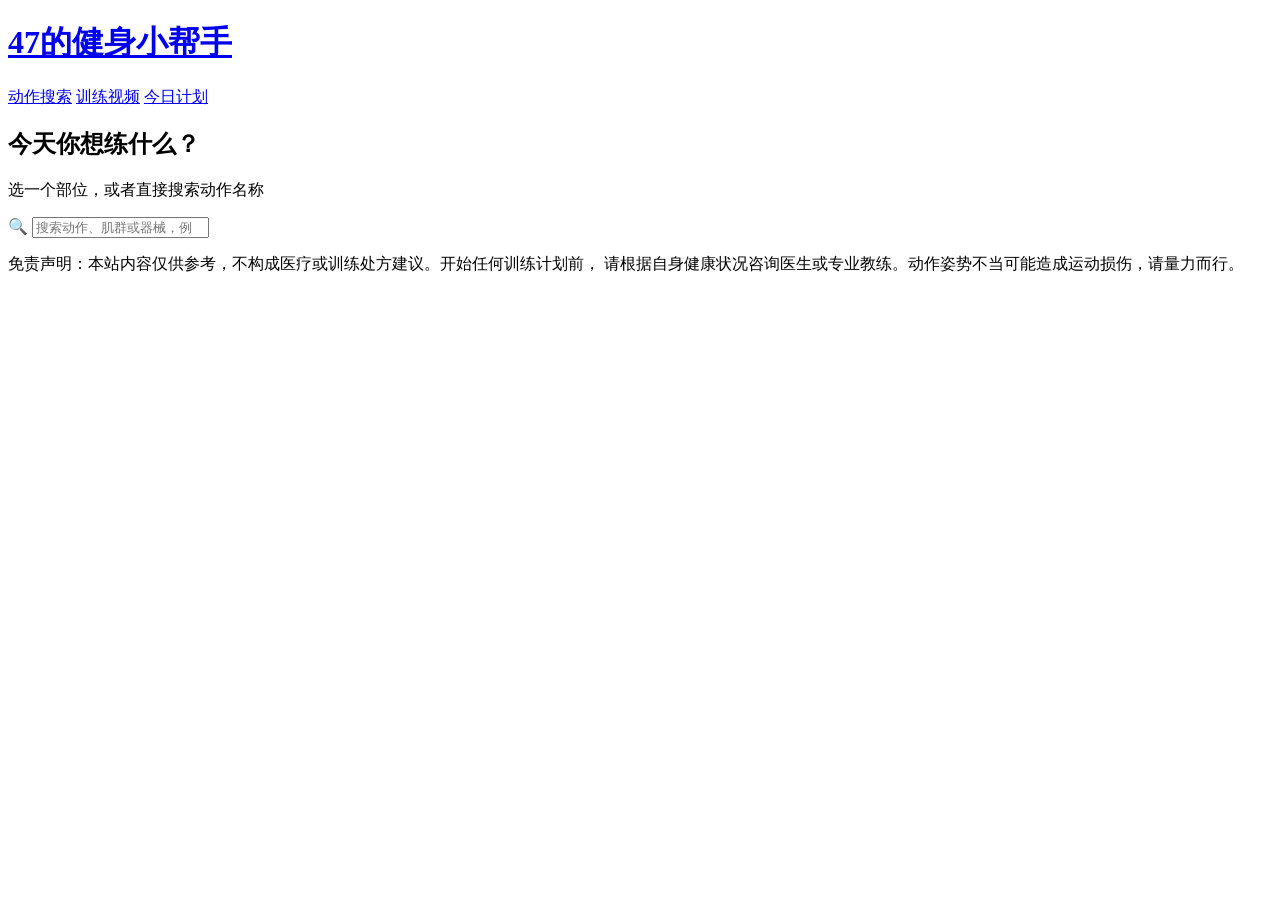
==== index.html @ 998730c6 "first upload" ====
<!DOCTYPE html>
<html lang="zh-CN">
<head>
<meta charset="UTF-8">
<meta name="viewport" content="width=device-width, initial-scale=1">
<title>47的健身小帮手 · 今天你想练什么？</title>
<meta name="description" content="选择要练的部位，或直接搜索健身动作，查看标准步骤、常见错误和注意事项。">
<link rel="stylesheet" href="assets/style.css">
</head>
<body>

<header class="site-header">
  <div class="wrap header-row">
    <h1><a href="index.html"><span class="brand-mark">47</span><span class="brand-text">的健身小帮手</span></a></h1>
    <nav class="site-nav">
      <a href="index.html" class="active">动作搜索</a>
      <a href="videos.html">训练视频</a>
      <a href="plan.html">今日计划</a>
    </nav>
  </div>
</header>

<main class="wrap">

  <section class="hero">
    <h1 class="hero-title">今天你想练什么？</h1>
    <p class="hero-sub">选一个部位，或者直接搜索动作名称</p>

    <form class="hero-search" action="search.html" method="get" autocomplete="off">
      <div class="search-input-wrap">
        <span class="icon">🔍</span>
        <input id="q" name="q" type="search"
               placeholder="搜索动作、肌群或器械，例如：哑铃 背">
      </div>
      <div class="suggest" id="suggest" hidden></div>
    </form>
  </section>

  <section class="big-grid" id="big-grid"></section>

  <nav class="more-links" id="more-links"></nav>

</main>

<footer class="site-footer">
  <div class="wrap">
    <p>
      免责声明：本站内容仅供参考，不构成医疗或训练处方建议。开始任何训练计划前，
      请根据自身健康状况咨询医生或专业教练。动作姿势不当可能造成运动损伤，请量力而行。
    </p>
  </div>
</footer>

<script src="data/exercises.js"></script>
<script src="assets/search-core.js"></script>
<script src="assets/home.js"></script>
</body>
</html>
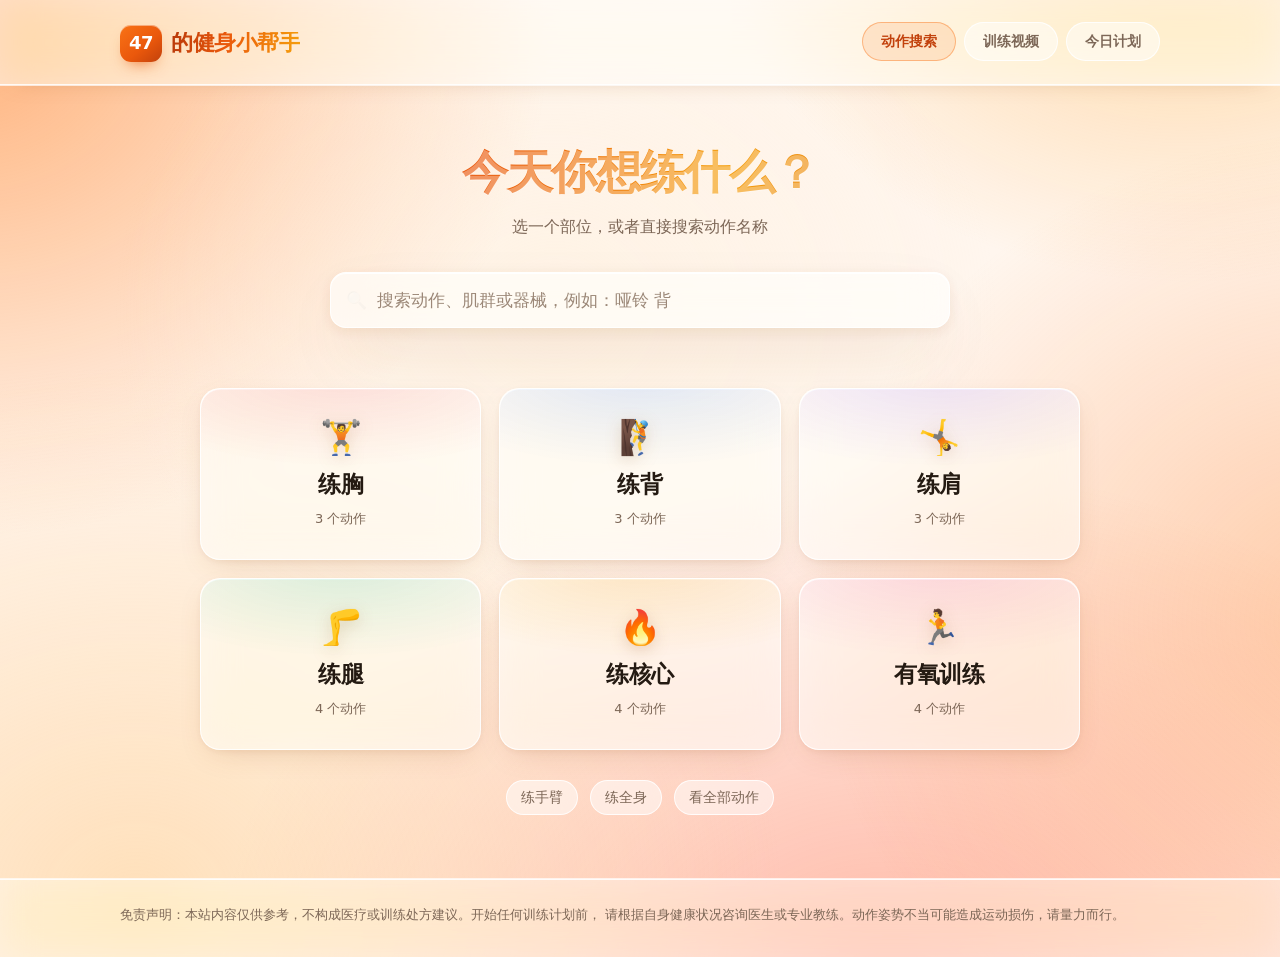
==== commit 86d840d7: "Add files via upload" ====
--- a/index.html
+++ b/index.html
@@ -5,7 +5,7 @@
 <meta name="viewport" content="width=device-width, initial-scale=1">
 <title>47的健身小帮手 · 今天你想练什么？</title>
 <meta name="description" content="选择要练的部位，或直接搜索健身动作，查看标准步骤、常见错误和注意事项。">
-<link rel="stylesheet" href="assets/style.css">
+<link rel="stylesheet" href="style.css">
 </head>
 <body>
 
@@ -51,8 +51,8 @@
   </div>
 </footer>
 
-<script src="data/exercises.js"></script>
-<script src="assets/search-core.js"></script>
-<script src="assets/home.js"></script>
+<script src="exercises.js"></script>
+<script src="search-core.js"></script>
+<script src="home.js"></script>
 </body>
 </html>
--- a/style.css
+++ b/style.css
@@ -0,0 +1,2285 @@
+/* ==========================================================================
+   样式表 —— 橙色流动玻璃风格
+   一般不需要改动。想换主色，只改 :root 里的 --brand 和 body::before 的颜色。
+   ========================================================================== */
+
+:root {
+  --text: #241a12;
+  --muted: #7d6757;
+  --muted-soft: #9c8878;
+  --hair: rgba(160, 110, 60, .16);
+
+  --glass:        rgba(255, 255, 255, .55);
+  --glass-strong: rgba(255, 255, 255, .74);
+  --glass-border: rgba(255, 255, 255, .85);
+  --blur: 18px;
+
+  --brand: #ea580c;
+  --brand-dark: #c2410c;
+  --brand-soft: rgba(249, 115, 22, .14);
+  --brand-line: rgba(249, 115, 22, .42);
+
+  --warn-bg: rgba(255, 237, 213, .55);
+  --warn-line: rgba(249, 115, 22, .34);
+  --warn-text: #9a3412;
+
+  --radius: 16px;
+  --shadow: 0 10px 30px -12px rgba(154, 86, 26, .26), 0 2px 6px rgba(154, 86, 26, .06);
+  --shadow-lg: 0 28px 64px -22px rgba(154, 86, 26, .38), 0 4px 14px rgba(154, 86, 26, .10);
+}
+
+* { box-sizing: border-box; }
+
+/* hidden 属性必须能压过后面的 display 规则，否则隐藏不了 */
+[hidden] { display: none !important; }
+
+html {
+  background: #fff6ee;
+  -webkit-text-size-adjust: 100%;
+}
+
+body {
+  margin: 0;
+  min-height: 100vh;
+  background: transparent;
+  color: var(--text);
+  font-family: system-ui, -apple-system, "Segoe UI", "PingFang SC",
+               "Hiragino Sans GB", "Microsoft YaHei", sans-serif;
+  font-size: 16px;
+  line-height: 1.65;
+  -webkit-font-smoothing: antialiased;
+}
+
+/* --------------------------------------------------------------------------
+   流动橙色背景：两层巨大的模糊光斑，用超长周期缓慢漂移
+   -------------------------------------------------------------------------- */
+
+body::before,
+body::after {
+  content: "";
+  position: fixed;
+  top: -32vmax;
+  right: -32vmax;
+  bottom: -32vmax;
+  left: -32vmax;
+  z-index: -1;
+  pointer-events: none;
+  will-change: transform;
+  transform: translateZ(0);
+}
+
+body::before {
+  background:
+    radial-gradient(42% 44% at 18% 26%, rgba(255, 132, 45, .58), transparent 66%),
+    radial-gradient(36% 38% at 76% 16%, rgba(255, 176, 72, .52), transparent 64%),
+    radial-gradient(48% 46% at 62% 82%, rgba(255, 92, 60, .42), transparent 68%);
+  animation: flow-a 28s ease-in-out infinite alternate;
+}
+
+body::after {
+  background:
+    radial-gradient(44% 44% at 26% 76%, rgba(255, 208, 150, .58), transparent 70%),
+    radial-gradient(38% 42% at 84% 60%, rgba(255, 146, 76, .44), transparent 68%),
+    radial-gradient(30% 32% at 46% 42%, rgba(255, 240, 220, .52), transparent 70%);
+  animation: flow-b 37s ease-in-out infinite alternate;
+}
+
+@keyframes flow-a {
+  0%   { transform: translate3d(-3%, -2%, 0) rotate(0deg)   scale(1); }
+  35%  { transform: translate3d(4%, 3%, 0)   rotate(11deg)  scale(1.10); }
+  70%  { transform: translate3d(-2%, 5%, 0)  rotate(-6deg)  scale(1.05); }
+  100% { transform: translate3d(5%, -3%, 0)  rotate(14deg)  scale(1.14); }
+}
+
+@keyframes flow-b {
+  0%   { transform: translate3d(3%, 2%, 0)   rotate(0deg)   scale(1.06); }
+  40%  { transform: translate3d(-5%, -3%, 0) rotate(-12deg) scale(1); }
+  75%  { transform: translate3d(3%, -5%, 0)  rotate(8deg)   scale(1.12); }
+  100% { transform: translate3d(-4%, 4%, 0)  rotate(-4deg)  scale(1.04); }
+}
+
+@media (prefers-reduced-motion: reduce) {
+  body::before,
+  body::after { animation: none; }
+}
+
+.wrap {
+  max-width: 1080px;
+  margin: 0 auto;
+  padding: 0 20px;
+}
+
+/* --------------------------------------------------------------------------
+   玻璃质感基础
+   -------------------------------------------------------------------------- */
+
+.glass,
+.site-header,
+.site-footer,
+.filters,
+.card,
+.panel,
+.suggest,
+#q,
+.big-card,
+.hero-search #q {
+  background: var(--glass);
+  -webkit-backdrop-filter: blur(var(--blur)) saturate(180%);
+  backdrop-filter: blur(var(--blur)) saturate(180%);
+  border: 1px solid var(--glass-border);
+  box-shadow: var(--shadow), inset 0 1px 0 rgba(255, 255, 255, .9);
+}
+
+/* 不支持毛玻璃的浏览器：提高不透明度，保证可读 */
+@supports not ((backdrop-filter: blur(1px)) or (-webkit-backdrop-filter: blur(1px))) {
+  .glass, .site-header, .site-footer, .filters, .card, .panel,
+  .suggest, #q, .big-card {
+    background: rgba(255, 255, 255, .88);
+  }
+}
+
+/* ---------- 顶部 ---------- */
+
+.site-header {
+  position: sticky;
+  top: 0;
+  z-index: 20;
+  padding: 22px 0;
+  border-left: none;
+  border-right: none;
+  border-top: none;
+  border-radius: 0;
+  background: rgba(255, 255, 255, .52);
+  box-shadow: 0 1px 0 rgba(255, 255, 255, .7), 0 8px 24px -18px rgba(154, 86, 26, .5);
+}
+
+/* ---------- 左上角品牌 ---------- */
+
+.site-header h1 {
+  margin: 0;
+  line-height: 1;
+}
+
+.site-header h1 a {
+  display: inline-flex;
+  align-items: center;
+  gap: 9px;
+  text-decoration: none;
+  color: inherit;
+}
+
+/* 「47」数字徽章 */
+.brand-mark {
+  display: inline-flex;
+  align-items: center;
+  justify-content: center;
+  min-width: 37px;
+  height: 37px;
+  padding: 0 9px;
+  font-family: "SF Pro Display", -apple-system, "Segoe UI", system-ui, sans-serif;
+  font-size: 18px;
+  font-weight: 900;
+  font-variant-numeric: tabular-nums;
+  letter-spacing: -.03em;
+  color: #fff;
+  background: linear-gradient(140deg, #f97316, #ea580c 58%, #c2410c);
+  border-radius: 11px;
+  box-shadow: 0 8px 16px -8px rgba(234, 88, 12, .85),
+              inset 0 1px 0 rgba(255, 255, 255, .45);
+}
+
+/* 中文品牌名 */
+.brand-text {
+  font-family: "PingFang SC", "HarmonyOS Sans SC", "Source Han Sans SC",
+               "Noto Sans SC", "Hiragino Sans GB", "Microsoft YaHei",
+               system-ui, sans-serif;
+  font-size: 22px;
+  font-weight: 800;
+  letter-spacing: -.02em;
+  color: var(--brand-dark);
+}
+
+@supports ((-webkit-background-clip: text) or (background-clip: text)) {
+  .brand-text {
+    background: linear-gradient(100deg, #b8390a, #ea580c 42%, #f59e0b 100%);
+    -webkit-background-clip: text;
+    background-clip: text;
+    -webkit-text-fill-color: transparent;
+  }
+}
+
+.header-row {
+  display: flex;
+  align-items: center;
+  justify-content: space-between;
+  gap: 16px;
+}
+
+.header-back {
+  font-size: 14px;
+  color: var(--muted);
+  text-decoration: none;
+  white-space: nowrap;
+  padding: 5px 12px;
+  border-radius: 999px;
+  background: rgba(255, 255, 255, .55);
+  border: 1px solid var(--glass-border);
+}
+
+.header-back:hover { color: var(--brand-dark); }
+
+.tagline {
+  margin: 6px 0 0;
+  color: var(--muted);
+  font-size: 14px;
+}
+
+/* ---------- 首页 hero ---------- */
+
+.hero {
+  padding: 60px 0 8px;
+  text-align: center;
+}
+
+.hero-title {
+  margin: 0;
+  font-size: 46px;
+  line-height: 1.2;
+  letter-spacing: -.035em;
+  font-weight: 800;
+  background: linear-gradient(102deg, #b8390a 0%, #ea580c 34%, #f59e0b 58%, #d1450b 100%);
+  -webkit-background-clip: text;
+  background-clip: text;
+  -webkit-text-fill-color: transparent;
+  text-shadow: 0 1px 0 rgba(255, 255, 255, .35);
+}
+
+.hero-sub {
+  margin: 14px 0 0;
+  font-size: 16px;
+  color: var(--muted);
+}
+
+.hero-search {
+  position: relative;
+  max-width: 620px;
+  margin: 32px auto 0;
+}
+
+/* ---------- 搜索框 ---------- */
+
+.search-area { margin: 24px 0 0; }
+
+.search-input-wrap { position: relative; }
+
+.search-input-wrap .icon {
+  position: absolute;
+  left: 16px;
+  top: 50%;
+  transform: translateY(-50%);
+  font-size: 17px;
+  pointer-events: none;
+  opacity: .75;
+}
+
+#q {
+  width: 100%;
+  padding: 15px 18px 15px 44px;
+  font-size: 16px;
+  font-family: inherit;
+  color: var(--text);
+  border-radius: var(--radius);
+  outline: none;
+  transition: border-color .18s, box-shadow .18s, background .18s;
+}
+
+.hero-search #q {
+  padding: 17px 20px 17px 46px;
+  font-size: 17px;
+  background: rgba(255, 255, 255, .68);
+  box-shadow: var(--shadow-lg), inset 0 1px 0 rgba(255, 255, 255, .95);
+}
+
+#q::placeholder { color: var(--muted-soft); }
+
+#q:focus {
+  background: rgba(255, 255, 255, .82);
+  border-color: var(--brand-line);
+  box-shadow: 0 0 0 4px var(--brand-soft), var(--shadow-lg);
+}
+
+#q::-webkit-search-cancel-button { cursor: pointer; }
+
+/* ---------- 搜索建议下拉 ---------- */
+
+.suggest {
+  position: absolute;
+  top: calc(100% + 8px);
+  left: 0;
+  right: 0;
+  z-index: 30;
+  padding: 6px;
+  border-radius: var(--radius);
+  background: rgba(255, 255, 255, .82);
+  box-shadow: var(--shadow-lg);
+  text-align: left;
+  max-height: 60vh;
+  overflow-y: auto;
+}
+
+.suggest-item {
+  display: flex;
+  align-items: baseline;
+  justify-content: space-between;
+  gap: 12px;
+  padding: 10px 14px;
+  border-radius: 10px;
+  text-decoration: none;
+  color: inherit;
+}
+
+.suggest-item:hover,
+.suggest-item.active { background: var(--brand-soft); }
+
+.suggest-name { font-size: 15px; font-weight: 600; }
+
+.suggest-meta {
+  font-size: 12.5px;
+  color: var(--muted);
+  white-space: nowrap;
+}
+
+.suggest-all {
+  display: block;
+  margin-top: 4px;
+  padding: 10px 14px;
+  border-top: 1px solid var(--hair);
+  font-size: 13.5px;
+  color: var(--brand-dark);
+  font-weight: 600;
+  text-decoration: none;
+}
+
+.suggest-all:hover { text-decoration: underline; }
+
+.suggest-empty {
+  padding: 16px 14px;
+  font-size: 14px;
+  color: var(--muted);
+}
+
+/* ---------- 首页大卡片：白色玻璃 ---------- */
+
+.big-grid {
+  display: grid;
+  grid-template-columns: repeat(3, 1fr);
+  gap: 18px;
+  max-width: 880px;
+  margin: 52px auto 0;
+}
+
+.big-card {
+  position: relative;
+  display: flex;
+  flex-direction: column;
+  align-items: center;
+  justify-content: center;
+  gap: 4px;
+  min-height: 172px;
+  padding: 22px 16px;
+  border-radius: 20px;
+  background: rgba(255, 255, 255, .58);
+  text-decoration: none;
+  color: var(--text);
+  text-align: center;
+  overflow: hidden;
+  transition: transform .22s cubic-bezier(.2, .7, .3, 1), box-shadow .22s, background .22s;
+}
+
+/* 每个分类的色相，只用作一层很淡的顶光，卡片本身仍是白玻璃 */
+.big-card::before {
+  content: "";
+  position: absolute;
+  inset: 0;
+  border-radius: inherit;
+  background: radial-gradient(120% 78% at 50% -10%, var(--tone-soft), transparent 72%);
+  pointer-events: none;
+}
+
+.big-card::after {
+  content: "";
+  position: absolute;
+  left: 50%;
+  bottom: -46%;
+  width: 78%;
+  height: 60%;
+  transform: translateX(-50%);
+  border-radius: 50%;
+  background: radial-gradient(closest-side, var(--tone-glow), transparent 72%);
+  opacity: 0;
+  transition: opacity .28s;
+  pointer-events: none;
+}
+
+.big-card > * { position: relative; z-index: 1; }
+
+.big-card:hover {
+  transform: translateY(-5px);
+  background: rgba(255, 255, 255, .72);
+  box-shadow: var(--shadow-lg), inset 0 1px 0 rgba(255, 255, 255, .95);
+}
+
+.big-card:hover::after { opacity: 1; }
+
+.big-card:active { transform: translateY(-2px); }
+
+.big-emoji {
+  font-size: 34px;
+  line-height: 1.1;
+  margin-bottom: 6px;
+  filter: drop-shadow(0 4px 8px rgba(154, 86, 26, .22));
+}
+
+.big-label {
+  font-size: 23px;
+  font-weight: 700;
+  letter-spacing: -.02em;
+}
+
+.big-count {
+  font-size: 13px;
+  color: var(--muted);
+}
+
+/* 分类色相 —— 只影响很淡的一层光晕 */
+.tone-0 { --tone-soft: rgba(239, 68, 68, .16);  --tone-glow: rgba(239, 68, 68, .22); }
+.tone-1 { --tone-soft: rgba(59, 130, 246, .16); --tone-glow: rgba(59, 130, 246, .22); }
+.tone-2 { --tone-soft: rgba(139, 92, 246, .16); --tone-glow: rgba(139, 92, 246, .22); }
+.tone-3 { --tone-soft: rgba(16, 185, 129, .16); --tone-glow: rgba(16, 185, 129, .22); }
+.tone-4 { --tone-soft: rgba(245, 158, 11, .20); --tone-glow: rgba(245, 158, 11, .26); }
+.tone-5 { --tone-soft: rgba(236, 72, 153, .16); --tone-glow: rgba(236, 72, 153, .22); }
+.tone-6 { --tone-soft: rgba(99, 102, 241, .16); --tone-glow: rgba(99, 102, 241, .22); }
+.tone-7 { --tone-soft: rgba(14, 165, 233, .16); --tone-glow: rgba(14, 165, 233, .22); }
+
+/* ---------- 次要入口 ---------- */
+
+.more-links {
+  display: flex;
+  flex-wrap: wrap;
+  align-items: center;
+  justify-content: center;
+  gap: 12px;
+  margin: 30px 0 64px;
+  font-size: 14px;
+}
+
+.more-links a {
+  color: var(--muted);
+  text-decoration: none;
+  padding: 5px 14px;
+  border-radius: 999px;
+  background: rgba(255, 255, 255, .5);
+  border: 1px solid var(--glass-border);
+  -webkit-backdrop-filter: blur(10px);
+  backdrop-filter: blur(10px);
+}
+
+.more-links a:hover { color: var(--brand-dark); background: rgba(255, 255, 255, .72); }
+
+.more-links .sep { display: none; }
+
+/* ---------- 快捷标签 ---------- */
+
+.quick {
+  display: flex;
+  flex-wrap: wrap;
+  align-items: center;
+  gap: 8px;
+  margin: 14px 0 0;
+  font-size: 13px;
+  color: var(--muted);
+}
+
+/* ---------- 筛选器 ---------- */
+
+.filters {
+  margin: 22px 0 0;
+  border-radius: var(--radius);
+  padding: 6px 18px;
+}
+
+.filter-row {
+  display: flex;
+  align-items: flex-start;
+  gap: 14px;
+  padding: 12px 0;
+  border-bottom: 1px solid var(--hair);
+}
+
+.filter-row:last-child { border-bottom: none; }
+
+.filter-label {
+  flex: 0 0 52px;
+  padding-top: 4px;
+  font-size: 13px;
+  font-weight: 700;
+  color: var(--muted);
+}
+
+.chips {
+  display: flex;
+  flex-wrap: wrap;
+  gap: 8px;
+  flex: 1;
+}
+
+.chip {
+  padding: 4px 13px;
+  font-size: 13.5px;
+  font-family: inherit;
+  color: var(--text);
+  background: rgba(255, 255, 255, .55);
+  border: 1px solid var(--glass-border);
+  border-radius: 999px;
+  cursor: pointer;
+  transition: background .15s, color .15s, border-color .15s, transform .15s;
+  white-space: nowrap;
+}
+
+.chip:hover {
+  background: rgba(255, 255, 255, .82);
+  transform: translateY(-1px);
+}
+
+.chip.active {
+  background: var(--brand-soft);
+  border-color: var(--brand-line);
+  color: var(--brand-dark);
+  font-weight: 700;
+}
+
+/* ---------- 结果区 ---------- */
+
+.result-bar {
+  display: flex;
+  flex-wrap: wrap;
+  align-items: center;
+  justify-content: space-between;
+  gap: 10px;
+  margin: 26px 0 14px;
+}
+
+.result-count {
+  margin: 0;
+  font-size: 14px;
+  color: var(--muted);
+}
+
+.result-count strong { color: var(--brand-dark); }
+
+.reset {
+  padding: 5px 14px;
+  font-size: 13.5px;
+  font-family: inherit;
+  color: var(--muted);
+  background: rgba(255, 255, 255, .55);
+  border: 1px solid var(--glass-border);
+  border-radius: 999px;
+  cursor: pointer;
+}
+
+.reset:hover { color: var(--brand-dark); background: rgba(255, 255, 255, .82); }
+
+.grid {
+  display: grid;
+  grid-template-columns: repeat(auto-fill, minmax(268px, 1fr));
+  gap: 14px;
+  padding-bottom: 40px;
+}
+
+.card {
+  display: block;
+  padding: 18px;
+  border-radius: var(--radius);
+  text-decoration: none;
+  color: inherit;
+  transition: transform .2s cubic-bezier(.2, .7, .3, 1), box-shadow .2s, background .2s;
+}
+
+.card:hover {
+  transform: translateY(-4px);
+  background: rgba(255, 255, 255, .74);
+  box-shadow: var(--shadow-lg), inset 0 1px 0 rgba(255, 255, 255, .95);
+}
+
+.card h3 {
+  margin: 0 0 10px;
+  font-size: 17px;
+  letter-spacing: -.01em;
+}
+
+.card .meta {
+  display: flex;
+  flex-wrap: wrap;
+  gap: 6px;
+  margin-bottom: 10px;
+}
+
+.tag {
+  padding: 2px 9px;
+  font-size: 12px;
+  color: var(--muted);
+  background: rgba(255, 255, 255, .6);
+  border: 1px solid var(--hair);
+  border-radius: 999px;
+}
+
+.tag.primary {
+  color: var(--brand-dark);
+  background: var(--brand-soft);
+  border-color: var(--brand-line);
+  font-weight: 700;
+}
+
+.card .preview {
+  margin: 0;
+  font-size: 13.5px;
+  color: var(--muted);
+  display: -webkit-box;
+  -webkit-line-clamp: 2;
+  -webkit-box-orient: vertical;
+  overflow: hidden;
+}
+
+.empty {
+  padding: 48px 20px 60px;
+  text-align: center;
+  color: var(--muted);
+}
+
+.empty strong {
+  display: block;
+  margin-bottom: 6px;
+  color: var(--text);
+  font-size: 17px;
+}
+
+/* ---------- 详情页 ---------- */
+
+.detail { padding-bottom: 60px; }
+
+.back {
+  display: inline-block;
+  margin: 22px 0 0;
+  padding: 5px 14px;
+  font-size: 14px;
+  color: var(--muted);
+  text-decoration: none;
+  border-radius: 999px;
+  background: rgba(255, 255, 255, .55);
+  border: 1px solid var(--glass-border);
+}
+
+.back:hover { color: var(--brand-dark); background: rgba(255, 255, 255, .82); }
+
+.detail h2 {
+  margin: 18px 0 12px;
+  font-size: 30px;
+  letter-spacing: -.025em;
+}
+
+.detail .meta {
+  display: flex;
+  flex-wrap: wrap;
+  gap: 8px;
+  margin-bottom: 8px;
+}
+
+.aliases {
+  margin: 0 0 22px;
+  font-size: 13.5px;
+  color: var(--muted);
+}
+
+.panel {
+  margin-bottom: 18px;
+  padding: 20px 22px;
+  border-radius: var(--radius);
+}
+
+.panel h3 {
+  margin: 0 0 12px;
+  font-size: 15px;
+  color: var(--muted);
+  font-weight: 700;
+  letter-spacing: .02em;
+}
+
+.panel ol,
+.panel ul { margin: 0; padding-left: 22px; }
+
+.panel li { margin-bottom: 7px; }
+.panel li:last-child { margin-bottom: 0; }
+
+.panel.warn {
+  background: var(--warn-bg);
+  border-color: var(--warn-line);
+  box-shadow: var(--shadow), inset 0 1px 0 rgba(255, 255, 255, .7);
+}
+
+.panel.warn h3 { color: var(--warn-text); }
+.panel.warn p { margin: 0; color: var(--warn-text); }
+
+.video-link {
+  display: inline-block;
+  padding: 11px 20px;
+  font-size: 14.5px;
+  font-weight: 700;
+  color: #fff;
+  background: linear-gradient(100deg, #ea580c, #f59e0b);
+  border-radius: 11px;
+  text-decoration: none;
+  box-shadow: 0 10px 22px -10px rgba(234, 88, 12, .8);
+  transition: transform .18s, box-shadow .18s;
+}
+
+.video-link:hover {
+  transform: translateY(-2px);
+  box-shadow: 0 14px 28px -10px rgba(234, 88, 12, .9);
+}
+
+/* ---------- 页脚 ---------- */
+
+.site-footer {
+  margin-top: 20px;
+  padding: 24px 0 32px;
+  border-left: none;
+  border-right: none;
+  border-bottom: none;
+  border-radius: 0;
+  background: rgba(255, 255, 255, .42);
+  box-shadow: 0 -1px 0 rgba(255, 255, 255, .7);
+}
+
+.site-footer p {
+  margin: 0;
+  font-size: 12.5px;
+  color: var(--muted);
+  line-height: 1.7;
+}
+
+/* ---------- 顶部导航 ---------- */
+
+.site-nav {
+  display: flex;
+  gap: 8px;
+}
+
+.site-nav a {
+  padding: 7px 18px;
+  font-size: 14px;
+  font-weight: 600;
+  color: var(--muted);
+  text-decoration: none;
+  border-radius: 999px;
+  background: rgba(255, 255, 255, .48);
+  border: 1px solid var(--glass-border);
+  transition: background .18s, color .18s, border-color .18s, transform .18s;
+}
+
+.site-nav a:hover {
+  background: rgba(255, 255, 255, .78);
+  color: var(--brand-dark);
+  transform: translateY(-1px);
+}
+
+.site-nav a.active {
+  background: var(--brand-soft);
+  border-color: var(--brand-line);
+  color: var(--brand-dark);
+}
+
+/* ---------- 视频页：封面选择条 ---------- */
+
+.picker { margin: 34px 0 0; }
+
+.picker-head {
+  display: flex;
+  align-items: flex-end;
+  justify-content: space-between;
+  gap: 16px;
+  margin-bottom: 18px;
+}
+
+.picker-title {
+  margin: 0;
+  font-size: 26px;
+  letter-spacing: -.025em;
+}
+
+.picker-sub {
+  margin: 4px 0 0;
+  font-size: 14px;
+  color: var(--muted);
+}
+
+.picker-nav { display: flex; gap: 8px; flex: 0 0 auto; align-items: center; }
+
+.add-video {
+  display: inline-flex;
+  align-items: center;
+  height: 38px;
+  padding: 0 16px;
+  font-size: 13.5px;
+  font-weight: 700;
+  color: var(--brand-dark);
+  background: var(--brand-soft);
+  border: 1px solid var(--brand-line);
+  border-radius: 999px;
+  text-decoration: none;
+  white-space: nowrap;
+  transition: background .16s, transform .16s;
+}
+
+.add-video:hover { background: rgba(249, 115, 22, .22); transform: translateY(-1px); }
+
+.picker-nav button {
+  width: 38px;
+  height: 38px;
+  font-size: 20px;
+  line-height: 1;
+  font-family: inherit;
+  color: var(--text);
+  background: rgba(255, 255, 255, .6);
+  border: 1px solid var(--glass-border);
+  border-radius: 50%;
+  cursor: pointer;
+  -webkit-backdrop-filter: blur(10px);
+  backdrop-filter: blur(10px);
+  transition: background .18s, transform .18s;
+}
+
+.picker-nav button:hover { background: rgba(255, 255, 255, .9); transform: translateY(-1px); }
+.picker-nav button:active { transform: translateY(0); }
+
+.cover-strip {
+  display: grid;
+  grid-auto-flow: column;
+  grid-auto-columns: 268px;
+  gap: 16px;
+  overflow-x: auto;
+  padding: 6px 4px 20px;
+  scroll-snap-type: x mandatory;
+  scrollbar-width: thin;
+  scrollbar-color: rgba(180, 120, 70, .35) transparent;
+}
+
+.cover-strip::-webkit-scrollbar { height: 8px; }
+.cover-strip::-webkit-scrollbar-track { background: transparent; }
+
+.cover-strip::-webkit-scrollbar-thumb {
+  background: rgba(180, 120, 70, .32);
+  border-radius: 999px;
+}
+
+.cover-strip:focus-visible {
+  outline: 2px solid var(--brand-line);
+  outline-offset: 4px;
+  border-radius: 18px;
+}
+
+.cover {
+  scroll-snap-align: start;
+  display: block;
+  width: 100%;
+  padding: 0;
+  font-family: inherit;
+  text-align: left;
+  color: inherit;
+  background: rgba(255, 255, 255, .55);
+  border: 1px solid var(--glass-border);
+  border-radius: 18px;
+  overflow: hidden;
+  cursor: pointer;
+  box-shadow: var(--shadow);
+  -webkit-backdrop-filter: blur(var(--blur)) saturate(180%);
+  backdrop-filter: blur(var(--blur)) saturate(180%);
+  transition: transform .2s cubic-bezier(.2, .7, .3, 1), box-shadow .2s, background .2s, border-color .2s;
+}
+
+.cover:hover {
+  transform: translateY(-4px);
+  background: rgba(255, 255, 255, .74);
+  box-shadow: var(--shadow-lg);
+}
+
+.cover.active {
+  border-color: var(--brand-line);
+  background: rgba(255, 255, 255, .8);
+  box-shadow: 0 0 0 3px var(--brand-soft), var(--shadow-lg);
+}
+
+.cover-media {
+  position: relative;
+  display: flex;
+  align-items: center;
+  justify-content: center;
+  aspect-ratio: 16 / 9;
+  background: radial-gradient(120% 120% at 50% 0%, var(--tone-soft), rgba(255, 255, 255, .35));
+}
+
+.cover-media.has-img,
+.stage-cover.has-img {
+  background-image: var(--cover-img);
+  background-size: cover;
+  background-position: center;
+}
+
+.cover-media.has-img .cover-emoji { display: none; }
+
+.cover-emoji {
+  font-size: 40px;
+  filter: drop-shadow(0 6px 12px rgba(154, 86, 26, .25));
+}
+
+.cover-dur {
+  position: absolute;
+  right: 10px;
+  bottom: 10px;
+  padding: 2px 8px;
+  font-size: 12px;
+  color: #fff;
+  background: rgba(40, 22, 10, .6);
+  border-radius: 999px;
+  -webkit-backdrop-filter: blur(6px);
+  backdrop-filter: blur(6px);
+}
+
+.cover-body { display: block; padding: 13px 15px 15px; }
+
+.cover-athlete {
+  display: block;
+  font-size: 15px;
+  font-weight: 700;
+  letter-spacing: -.01em;
+}
+
+.cover-title {
+  display: block;
+  margin-top: 3px;
+  font-size: 13px;
+  color: var(--muted);
+}
+
+/* ---------- 视频页：预览区 ---------- */
+
+.stage { margin: 14px 0 60px; }
+
+.stage-inner {
+  display: grid;
+  grid-template-columns: 1.55fr 1fr;
+  gap: 20px;
+  padding: 20px;
+  border-radius: 20px;
+  background: var(--glass);
+  border: 1px solid var(--glass-border);
+  box-shadow: var(--shadow-lg), inset 0 1px 0 rgba(255, 255, 255, .9);
+  -webkit-backdrop-filter: blur(var(--blur)) saturate(180%);
+  backdrop-filter: blur(var(--blur)) saturate(180%);
+}
+
+.stage-media {
+  position: relative;
+  aspect-ratio: 16 / 9;
+  border-radius: 14px;
+  overflow: hidden;
+  background: radial-gradient(120% 120% at 50% 0%, var(--tone-soft), rgba(255, 255, 255, .4));
+}
+
+/* 抖音等竖屏视频：换成 9:16 并收窄 */
+.stage-inner.vertical { grid-template-columns: 340px minmax(0, 1fr); }
+
+.stage-inner.vertical .stage-media { aspect-ratio: 9 / 16; }
+
+.stage-iframe {
+  display: block;
+  width: 100%;
+  height: 100%;
+  border: 0;
+}
+
+.stage-cover {
+  display: flex;
+  flex-direction: column;
+  align-items: center;
+  justify-content: center;
+  gap: 14px;
+  height: 100%;
+  padding: 24px;
+  text-align: center;
+}
+
+.stage-emoji {
+  font-size: 58px;
+  filter: drop-shadow(0 8px 16px rgba(154, 86, 26, .25));
+}
+
+.stage-hint {
+  font-size: 13px;
+  color: var(--muted);
+  background: rgba(255, 255, 255, .72);
+  border: 1px solid var(--glass-border);
+  padding: 6px 14px;
+  border-radius: 999px;
+}
+
+.stage-info {
+  display: flex;
+  flex-direction: column;
+  align-items: flex-start;
+}
+
+.stage-sport {
+  font-size: 12px;
+  font-weight: 700;
+  letter-spacing: .04em;
+  color: var(--brand-dark);
+  background: var(--brand-soft);
+  border: 1px solid var(--brand-line);
+  padding: 2px 10px;
+  border-radius: 999px;
+}
+
+.stage-info h2 {
+  margin: 12px 0 6px;
+  font-size: 24px;
+  line-height: 1.3;
+  letter-spacing: -.025em;
+}
+
+.stage-athlete {
+  margin: 0;
+  font-size: 15px;
+  font-weight: 700;
+  color: var(--brand-dark);
+}
+
+.stage-note {
+  margin: 12px 0 0;
+  font-size: 14px;
+  color: var(--muted);
+}
+
+.stage-tags {
+  display: flex;
+  flex-wrap: wrap;
+  gap: 6px;
+  margin-top: 16px;
+}
+
+.stage-info .video-link { margin-top: auto; }
+
+/* ==========================================================================
+   今日训练计划页
+   ========================================================================== */
+
+.plan-head {
+  display: flex;
+  align-items: flex-end;
+  justify-content: space-between;
+  gap: 16px;
+  flex-wrap: wrap;
+  margin: 0 0 0;
+}
+
+.plan-title {
+  margin: 0;
+  font-size: 26px;
+  letter-spacing: -.025em;
+}
+
+.plan-sub {
+  margin: 4px 0 0;
+  font-size: 14px;
+  color: var(--muted);
+}
+
+.plan-warn {
+  margin: 8px 0 0;
+  padding: 8px 12px;
+  font-size: 12.5px;
+  color: var(--warn-text);
+  background: var(--warn-bg);
+  border: 1px solid var(--warn-line);
+  border-radius: 10px;
+}
+
+/* 进度条 */
+.plan-progress {
+  height: 6px;
+  margin: 18px 0 22px;
+  border-radius: 999px;
+  background: rgba(255, 255, 255, .55);
+  border: 1px solid var(--glass-border);
+  overflow: hidden;
+}
+
+.plan-progress-bar {
+  height: 100%;
+  width: 0;
+  border-radius: 999px;
+  background: linear-gradient(90deg, #ea580c, #f59e0b);
+  transition: width .5s cubic-bezier(.2, .7, .3, 1);
+}
+
+/* 卡片列表 */
+.plan-list {
+  display: grid;
+  gap: 14px;
+  padding-bottom: 8px;
+}
+
+.plan-card {
+  position: relative;
+  padding: 16px 18px;
+  border-radius: 18px;
+  background: var(--glass);
+  border: 1px solid var(--glass-border);
+  box-shadow: var(--shadow), inset 0 1px 0 rgba(255, 255, 255, .9);
+  -webkit-backdrop-filter: blur(var(--blur)) saturate(180%);
+  backdrop-filter: blur(var(--blur)) saturate(180%);
+  transition: box-shadow .25s, background .25s;
+}
+
+.plan-card.empty {
+  background: rgba(255, 255, 255, .34);
+  border-style: dashed;
+  border-color: rgba(200, 140, 90, .45);
+  box-shadow: none;
+}
+
+.plan-card.complete { background: rgba(255, 255, 255, .78); }
+
+.plan-card.picking {
+  box-shadow: 0 0 0 3px var(--brand-soft), var(--shadow-lg);
+}
+
+.plan-card.just-filled {
+  box-shadow: 0 0 0 3px var(--brand-soft), var(--shadow-lg);
+  animation: card-fill .6s cubic-bezier(.2, .8, .3, 1);
+}
+
+@keyframes card-fill {
+  0%   { transform: scale(.985); }
+  55%  { transform: scale(1.008); }
+  100% { transform: scale(1); }
+}
+
+.plan-card-head {
+  display: flex;
+  align-items: center;
+  justify-content: space-between;
+  margin-bottom: 10px;
+}
+
+.plan-num {
+  font-size: 12px;
+  font-weight: 800;
+  letter-spacing: .08em;
+  color: var(--muted-soft);
+  font-variant-numeric: tabular-nums;
+}
+
+.plan-remove {
+  width: 26px;
+  height: 26px;
+  padding: 0;
+  font-size: 12px;
+  line-height: 1;
+  font-family: inherit;
+  color: var(--muted);
+  background: rgba(255, 255, 255, .6);
+  border: 1px solid var(--glass-border);
+  border-radius: 50%;
+  cursor: pointer;
+  transition: background .15s, color .15s, transform .15s;
+}
+
+.plan-remove:hover {
+  color: #b91c1c;
+  background: rgba(255, 255, 255, .95);
+  transform: scale(1.08);
+}
+
+/* 空卡片 */
+.plan-empty {
+  display: flex;
+  flex-direction: column;
+  align-items: center;
+  gap: 2px;
+  width: 100%;
+  padding: 18px 0 16px;
+  font-family: inherit;
+  color: var(--muted);
+  background: transparent;
+  border: none;
+  border-radius: 12px;
+  cursor: pointer;
+  transition: background .18s;
+}
+
+.plan-empty:hover { background: rgba(255, 255, 255, .45); }
+
+.plan-empty-icon {
+  font-size: 24px;
+  line-height: 1;
+  color: var(--brand);
+}
+
+.plan-empty-text {
+  font-size: 15px;
+  font-weight: 700;
+  color: var(--text);
+}
+
+.plan-empty-hint {
+  font-size: 12.5px;
+  color: var(--muted-soft);
+}
+
+/* 已填入的卡片 */
+.plan-body { display: block; }
+
+.plan-name {
+  display: inline-block;
+  font-size: 18px;
+  font-weight: 700;
+  letter-spacing: -.01em;
+  color: inherit;
+  text-decoration: none;
+}
+
+.plan-name:hover { color: var(--brand-dark); }
+
+.plan-tags {
+  display: flex;
+  flex-wrap: wrap;
+  gap: 6px;
+  margin-top: 8px;
+}
+
+/* 组数 */
+.sets-block {
+  margin-top: 14px;
+  padding-top: 14px;
+  border-top: 1px solid var(--hair);
+}
+
+.sets-top {
+  display: flex;
+  align-items: center;
+  justify-content: space-between;
+  margin-bottom: 10px;
+}
+
+.sets-label {
+  font-size: 12.5px;
+  font-weight: 700;
+  color: var(--muted);
+}
+
+.sets-count {
+  font-size: 13.5px;
+  font-weight: 800;
+  color: var(--brand-dark);
+  font-variant-numeric: tabular-nums;
+}
+
+.sets-bottom {
+  display: flex;
+  align-items: center;
+  justify-content: space-between;
+  gap: 12px;
+}
+
+.set-dots {
+  display: flex;
+  gap: 8px;
+  flex-wrap: wrap;
+}
+
+.set-dot {
+  width: 32px;
+  height: 32px;
+  padding: 0;
+  border-radius: 50%;
+  background: rgba(255, 255, 255, .72);
+  border: 1.5px solid rgba(200, 140, 90, .35);
+  cursor: pointer;
+  transition: background .22s, border-color .22s, transform .14s, box-shadow .22s;
+}
+
+.set-dot:hover {
+  transform: translateY(-2px);
+  border-color: var(--brand-line);
+}
+
+.set-dot:active { transform: translateY(0) scale(.94); }
+
+.set-dot.done {
+  background: linear-gradient(140deg, #ea580c, #f59e0b);
+  border-color: transparent;
+  box-shadow: 0 6px 14px -6px rgba(234, 88, 12, .75);
+}
+
+.set-dot.pop { animation: dot-pop .34s cubic-bezier(.3, 1.4, .5, 1); }
+
+@keyframes dot-pop {
+  0%   { transform: scale(1); }
+  45%  { transform: scale(1.32); }
+  100% { transform: scale(1); }
+}
+
+@media (prefers-reduced-motion: reduce) {
+  .set-dot.pop, .plan-card.just-filled { animation: none; }
+}
+
+/* 组数加减 */
+.sets-stepper {
+  display: flex;
+  align-items: center;
+  gap: 2px;
+  padding: 3px;
+  border-radius: 999px;
+  background: rgba(255, 255, 255, .6);
+  border: 1px solid var(--glass-border);
+  flex: 0 0 auto;
+}
+
+.sets-stepper button {
+  width: 26px;
+  height: 26px;
+  padding: 0;
+  font-size: 14px;
+  line-height: 1;
+  font-family: inherit;
+  color: var(--text);
+  background: transparent;
+  border: none;
+  border-radius: 50%;
+  cursor: pointer;
+  transition: background .15s, color .15s;
+}
+
+.sets-stepper button:hover {
+  background: var(--brand-soft);
+  color: var(--brand-dark);
+}
+
+.sets-stepper span {
+  min-width: 20px;
+  text-align: center;
+  font-size: 13px;
+  font-weight: 800;
+  font-variant-numeric: tabular-nums;
+}
+
+/* 底部按钮 */
+.plan-foot {
+  display: flex;
+  flex-wrap: wrap;
+  gap: 12px;
+  margin: 18px 0 60px;
+}
+
+.add-card {
+  flex: 1 1 220px;
+  padding: 14px;
+  font-family: inherit;
+  font-size: 15px;
+  font-weight: 700;
+  color: var(--brand-dark);
+  background: rgba(255, 255, 255, .45);
+  border: 1.5px dashed var(--brand-line);
+  border-radius: 16px;
+  cursor: pointer;
+  transition: background .18s, transform .18s;
+}
+
+.add-card:hover {
+  background: rgba(255, 255, 255, .78);
+  transform: translateY(-2px);
+}
+
+/* ---------- 选择动作面板（三种形态共用） ---------- */
+
+.overlay {
+  position: fixed;
+  inset: 0;
+  z-index: 60;
+  display: flex;
+  align-items: flex-start;
+  justify-content: center;
+  padding: 11vh 20px 20px;
+  background: rgba(90, 50, 20, .28);
+  -webkit-backdrop-filter: blur(6px);
+  backdrop-filter: blur(6px);
+  animation: fade-in .18s ease-out;
+}
+
+@keyframes fade-in { from { opacity: 0; } to { opacity: 1; } }
+
+.picker-panel {
+  width: 100%;
+  max-width: 560px;
+  border-radius: 18px;
+  background: rgba(255, 255, 255, .9);
+  border: 1px solid var(--glass-border);
+  box-shadow: var(--shadow-lg);
+  -webkit-backdrop-filter: blur(22px) saturate(180%);
+  backdrop-filter: blur(22px) saturate(180%);
+  overflow: hidden;
+  animation: pop-in .22s cubic-bezier(.2, .9, .3, 1);
+}
+
+@keyframes pop-in {
+  from { opacity: 0; transform: translateY(-10px) scale(.98); }
+  to   { opacity: 1; transform: none; }
+}
+
+.picker-panel-head {
+  display: flex;
+  align-items: center;
+  gap: 10px;
+  padding: 14px 14px 10px;
+  border-bottom: 1px solid var(--hair);
+}
+
+#pick-q {
+  flex: 1;
+  padding: 11px 14px;
+  font-size: 15px;
+  font-family: inherit;
+  color: var(--text);
+  background: rgba(255, 255, 255, .75);
+  border: 1px solid var(--glass-border);
+  border-radius: 12px;
+  outline: none;
+}
+
+#pick-q:focus {
+  border-color: var(--brand-line);
+  box-shadow: 0 0 0 3px var(--brand-soft);
+}
+
+#pick-close {
+  width: 32px;
+  height: 32px;
+  padding: 0;
+  font-size: 13px;
+  line-height: 1;
+  font-family: inherit;
+  color: var(--muted);
+  background: rgba(255, 255, 255, .6);
+  border: 1px solid var(--glass-border);
+  border-radius: 50%;
+  cursor: pointer;
+  flex: 0 0 auto;
+}
+
+#pick-close:hover { color: var(--brand-dark); background: #fff; }
+
+.pick-quick {
+  display: flex;
+  flex-wrap: wrap;
+  align-items: center;
+  gap: 8px;
+  padding: 12px 14px 0;
+}
+
+.pick-quick:empty { display: none; }
+
+.pick-quick-label {
+  font-size: 12.5px;
+  color: var(--muted);
+}
+
+/* 面板里的范围提示行 */
+.pick-range {
+  display: flex;
+  align-items: center;
+  gap: 10px;
+  padding: 9px 16px;
+  font-size: 12.5px;
+  background: rgba(255, 255, 255, .55);
+  border-bottom: 1px solid var(--hair);
+}
+
+.pick-range-text {
+  font-weight: 700;
+  color: var(--brand-dark);
+}
+
+.pick-range-toggle {
+  padding: 3px 10px;
+  font-size: 12px;
+  font-family: inherit;
+  color: var(--muted);
+  background: rgba(255, 255, 255, .8);
+  border: 1px solid var(--glass-border);
+  border-radius: 999px;
+  cursor: pointer;
+  transition: color .15s, background .15s;
+}
+
+.pick-range-toggle:hover { color: var(--brand-dark); background: #fff; }
+
+.pick-range-count {
+  margin-left: auto;
+  color: var(--muted-soft);
+  font-variant-numeric: tabular-nums;
+}
+
+.pick-list {
+  max-height: 46vh;
+  overflow-y: auto;
+  padding: 8px;
+}
+
+.pick-item {
+  display: flex;
+  align-items: baseline;
+  justify-content: space-between;
+  gap: 12px;
+  width: 100%;
+  padding: 10px 14px;
+  font-family: inherit;
+  text-align: left;
+  color: inherit;
+  background: transparent;
+  border: none;
+  border-radius: 10px;
+  cursor: pointer;
+}
+
+.pick-item:hover,
+.pick-item.active { background: var(--brand-soft); }
+
+.pick-name { font-size: 15px; font-weight: 600; }
+
+.pick-meta {
+  font-size: 12.5px;
+  color: var(--muted);
+  white-space: nowrap;
+}
+
+.pick-empty {
+  padding: 22px 14px;
+  text-align: center;
+  font-size: 14px;
+  color: var(--muted);
+}
+
+/* ---------- 布局：左卡片 + 右计划 ---------- */
+
+.plan-layout {
+  display: grid;
+  grid-template-columns: 300px minmax(0, 1fr);
+  gap: 22px;
+  align-items: start;
+  margin: 34px 0 0;
+}
+
+.plan-side { position: sticky; top: 92px; }
+
+/* 今天练什么 */
+.focus-card {
+  padding: 20px 18px;
+  border-radius: 18px;
+  background: var(--glass);
+  border: 1px solid var(--glass-border);
+  box-shadow: var(--shadow), inset 0 1px 0 rgba(255, 255, 255, .9);
+  -webkit-backdrop-filter: blur(var(--blur)) saturate(180%);
+  backdrop-filter: blur(var(--blur)) saturate(180%);
+}
+
+.focus-title {
+  margin: 0;
+  font-size: 19px;
+  letter-spacing: -.02em;
+}
+
+.focus-sub {
+  margin: 6px 0 14px;
+  font-size: 12.5px;
+  line-height: 1.55;
+  color: var(--muted);
+}
+
+.focus-list { display: grid; gap: 4px; }
+
+.focus-row {
+  display: flex;
+  align-items: center;
+  gap: 10px;
+  width: 100%;
+  padding: 9px 11px;
+  font-family: inherit;
+  font-size: 15px;
+  text-align: left;
+  color: var(--text);
+  background: transparent;
+  border: 1px solid transparent;
+  border-radius: 12px;
+  cursor: pointer;
+  transition: background .16s, border-color .16s, transform .16s;
+}
+
+.focus-row:hover {
+  background: rgba(255, 255, 255, .62);
+  transform: translateX(2px);
+}
+
+.focus-row.active {
+  background: var(--brand-soft);
+  border-color: var(--brand-line);
+  color: var(--brand-dark);
+  font-weight: 700;
+}
+
+.focus-row.all {
+  margin-top: 6px;
+  border-top: 1px solid var(--hair);
+  border-radius: 0 0 12px 12px;
+  padding-top: 13px;
+  color: var(--muted);
+}
+
+.focus-row.all.active { border-top-color: var(--brand-line); color: var(--brand-dark); }
+
+.focus-emoji { font-size: 17px; line-height: 1; flex: 0 0 auto; }
+
+.focus-label { flex: 1; }
+
+.focus-count {
+  font-size: 12px;
+  color: var(--muted-soft);
+  font-variant-numeric: tabular-nums;
+  flex: 0 0 auto;
+}
+
+.focus-row.active .focus-count { color: var(--brand-dark); }
+
+.focus-note {
+  margin: 14px 0 0;
+  padding: 9px 11px;
+  font-size: 12.5px;
+  line-height: 1.55;
+  color: var(--muted);
+  background: rgba(255, 255, 255, .5);
+  border-radius: 11px;
+}
+
+.focus-note.on {
+  color: var(--brand-dark);
+  background: var(--brand-soft);
+}
+
+/* ---------- 计划卡片区 ---------- */
+
+.plan-main { min-width: 0; }
+
+/* ---------- 完成动作的烟花 ---------- */
+
+.fx-layer {
+  position: fixed;
+  inset: 0;
+  z-index: 90;
+  pointer-events: none;
+}
+
+/* 圆形粒子 */
+.fx-particle {
+  position: fixed;
+  display: block;
+  border-radius: 50%;
+  pointer-events: none;
+  will-change: transform, opacity;
+  animation: fx-burst 900ms cubic-bezier(.12, .72, .3, 1) forwards;
+}
+
+@keyframes fx-burst {
+  0% {
+    transform: translate(-50%, -50%) translate(0, 0) scale(1);
+    opacity: 1;
+  }
+  55% { opacity: 1; }
+  100% {
+    transform: translate(-50%, -50%)
+               translate(var(--tx), calc(var(--ty) + 38px))
+               scale(.3);
+    opacity: 0;
+  }
+}
+
+/* 长条彩带 */
+.fx-ribbon {
+  position: fixed;
+  display: block;
+  border-radius: 2px;
+  pointer-events: none;
+  will-change: transform, opacity;
+  animation: fx-ribbon 1020ms cubic-bezier(.12, .72, .3, 1) forwards;
+}
+
+@keyframes fx-ribbon {
+  0% {
+    transform: translate(-50%, -50%) rotate(0deg) translate(0, 0) scale(1);
+    opacity: 1;
+  }
+  55% { opacity: 1; }
+  100% {
+    transform: translate(-50%, -50%) rotate(var(--rot))
+               translate(var(--tx), calc(var(--ty) + 52px))
+               scale(.45);
+    opacity: 0;
+  }
+}
+
+/* 爆点柔光 */
+.fx-flash {
+  position: fixed;
+  display: block;
+  width: 12px;
+  height: 12px;
+  border-radius: 50%;
+  pointer-events: none;
+  background: radial-gradient(circle, rgba(255, 226, 183, .95), rgba(255, 170, 80, 0) 68%);
+  animation: fx-flash 660ms ease-out forwards;
+}
+
+.fx-flash.big {
+  width: 20px;
+  height: 20px;
+  animation-duration: 840ms;
+}
+
+@keyframes fx-flash {
+  0%   { transform: translate(-50%, -50%) scale(1); opacity: .95; }
+  100% { transform: translate(-50%, -50%) scale(var(--fs, 20)); opacity: 0; }
+}
+
+.fx-flash.big { --fs: 34; }
+
+/* 扩散光环 */
+.fx-ring {
+  position: fixed;
+  display: block;
+  width: 20px;
+  height: 20px;
+  border-radius: 50%;
+  border: 2px solid rgba(234, 88, 12, .8);
+  pointer-events: none;
+  animation: fx-ring 600ms cubic-bezier(.2, .7, .3, 1) forwards;
+}
+
+.fx-ring.big {
+  border-width: 3px;
+  animation-duration: 760ms;
+}
+
+@keyframes fx-ring {
+  0%   { transform: translate(-50%, -50%) scale(.4); opacity: .9; }
+  100% { transform: translate(-50%, -50%) scale(var(--rs, 3.6)); opacity: 0; }
+}
+
+.fx-ring.big { --rs: 6.5; }
+
+/* 从顶部撒落的彩带 */
+.fx-confetti {
+  position: fixed;
+  top: -26px;
+  display: block;
+  border-radius: 2px;
+  pointer-events: none;
+  will-change: transform;
+  animation-name: fx-fall;
+  animation-timing-function: cubic-bezier(.35, .1, .6, 1);
+  animation-fill-mode: forwards;
+}
+
+@keyframes fx-fall {
+  0%   { transform: translate(0, 0) rotate(0deg); opacity: 1; }
+  100% { transform: translate(var(--drift), 110vh) rotate(var(--rot)); opacity: .85; }
+}
+
+/* 全部完成的横幅 */
+.fx-banner {
+  position: fixed;
+  left: 50%;
+  top: 24%;
+  transform: translate(-50%, -50%);
+  padding: 26px 46px;
+  border-radius: 22px;
+  text-align: center;
+  background: rgba(255, 255, 255, .9);
+  border: 1px solid var(--glass-border);
+  box-shadow: var(--shadow-lg);
+  -webkit-backdrop-filter: blur(22px) saturate(180%);
+  backdrop-filter: blur(22px) saturate(180%);
+  pointer-events: none;
+  animation: fx-banner 3.5s cubic-bezier(.2, .9, .3, 1) forwards;
+}
+
+.fx-banner-title {
+  font-size: 27px;
+  font-weight: 800;
+  letter-spacing: -.02em;
+  background: linear-gradient(100deg, #ea580c, #f59e0b 55%, #ea580c);
+  -webkit-background-clip: text;
+  background-clip: text;
+  -webkit-text-fill-color: transparent;
+}
+
+.fx-banner-sub {
+  margin-top: 8px;
+  font-size: 14px;
+  color: var(--muted);
+}
+
+@keyframes fx-banner {
+  0%   { opacity: 0; transform: translate(-50%, -50%) scale(.82); }
+  10%  { opacity: 1; transform: translate(-50%, -50%) scale(1.06); }
+  17%  { transform: translate(-50%, -50%) scale(1); }
+  82%  { opacity: 1; transform: translate(-50%, -50%) scale(1); }
+  100% { opacity: 0; transform: translate(-50%, -50%) scale(.95); }
+}
+
+/* 卡片做满时的回弹 */
+.plan-card.just-complete {
+  animation: card-complete .55s cubic-bezier(.2, .8, .3, 1);
+}
+
+@keyframes card-complete {
+  0%   { transform: scale(1); }
+  40%  { transform: scale(1.014); }
+  100% { transform: scale(1); }
+}
+
+@media (prefers-reduced-motion: reduce) {
+  .fx-particle, .fx-ribbon, .fx-ring, .fx-flash, .fx-confetti { display: none; }
+  .fx-banner, .plan-card.just-complete { animation: none; }
+}
+
+/* ==========================================================================
+   视频录入工具页
+   ========================================================================== */
+
+.editor-head { margin: 30px 0 0; }
+
+.editor-title {
+  margin: 14px 0 0;
+  font-size: 26px;
+  letter-spacing: -.025em;
+}
+
+.editor-sub {
+  margin: 8px 0 0;
+  font-size: 14px;
+  line-height: 1.7;
+  color: var(--muted);
+}
+
+.editor-sub code {
+  padding: 1px 6px;
+  font-size: 12.5px;
+  color: var(--brand-dark);
+  background: var(--brand-soft);
+  border-radius: 5px;
+}
+
+.editor-layout {
+  display: grid;
+  grid-template-columns: minmax(0, 1.25fr) minmax(0, 1fr);
+  gap: 22px;
+  align-items: start;
+  margin: 26px 0 60px;
+}
+
+/* 表单 */
+.editor-form {
+  display: grid;
+  gap: 16px;
+  padding: 22px;
+  border-radius: 18px;
+  background: var(--glass);
+  border: 1px solid var(--glass-border);
+  box-shadow: var(--shadow), inset 0 1px 0 rgba(255, 255, 255, .9);
+  -webkit-backdrop-filter: blur(var(--blur)) saturate(180%);
+  backdrop-filter: blur(var(--blur)) saturate(180%);
+}
+
+.field-row {
+  display: grid;
+  grid-template-columns: 1fr 1fr;
+  gap: 14px;
+}
+
+.field { display: grid; gap: 7px; }
+
+.field label {
+  font-size: 13px;
+  font-weight: 700;
+  color: var(--muted);
+}
+
+.field label .req {
+  margin-left: 6px;
+  padding: 1px 6px;
+  font-size: 11px;
+  font-weight: 700;
+  color: var(--brand-dark);
+  background: var(--brand-soft);
+  border-radius: 999px;
+}
+
+.field input,
+.field textarea,
+.field select {
+  width: 100%;
+  padding: 11px 13px;
+  font-size: 14.5px;
+  font-family: inherit;
+  color: var(--text);
+  background: rgba(255, 255, 255, .72);
+  border: 1px solid var(--glass-border);
+  border-radius: 12px;
+  outline: none;
+  transition: border-color .15s, box-shadow .15s, background .15s;
+}
+
+.field select { cursor: pointer; }
+
+.field input[readonly] { background: rgba(255, 255, 255, .42); color: var(--muted); }
+
+.field textarea { resize: vertical; line-height: 1.6; }
+
+.field input:focus,
+.field textarea:focus {
+  background: #fff;
+  border-color: var(--brand-line);
+  box-shadow: 0 0 0 3px var(--brand-soft);
+}
+
+.field input::placeholder,
+.field textarea::placeholder { color: var(--muted-soft); }
+
+.field-note {
+  margin: 0;
+  font-size: 12px;
+  color: var(--muted-soft);
+  line-height: 1.5;
+}
+
+.field-note.ok { color: #15803d; }
+.field-note.warn { color: var(--warn-text); }
+
+.id-row { display: flex; gap: 8px; }
+.id-row input { flex: 1; }
+
+/* 新增 / 编辑 切换 */
+.mode-tabs {
+  display: flex;
+  gap: 4px;
+  padding: 4px;
+  border-radius: 999px;
+  background: rgba(255, 255, 255, .5);
+  border: 1px solid var(--glass-border);
+}
+
+.mode-tab {
+  flex: 1;
+  padding: 8px 14px;
+  font-size: 13.5px;
+  font-family: inherit;
+  font-weight: 700;
+  color: var(--muted);
+  background: transparent;
+  border: none;
+  border-radius: 999px;
+  cursor: pointer;
+  transition: background .18s, color .18s;
+}
+
+.mode-tab:hover { color: var(--brand-dark); }
+
+.mode-tab.active {
+  background: var(--brand-soft);
+  color: var(--brand-dark);
+}
+
+.code-hint {
+  margin: 0 0 8px;
+  font-size: 12.5px;
+  line-height: 1.55;
+  color: var(--muted);
+}
+
+.code-hint.warn {
+  padding: 8px 11px;
+  color: var(--warn-text);
+  background: var(--warn-bg);
+  border: 1px solid var(--warn-line);
+  border-radius: 10px;
+}
+
+.mini-btn {
+  padding: 0 14px;
+  font-size: 13px;
+  font-family: inherit;
+  font-weight: 600;
+  color: var(--muted);
+  background: rgba(255, 255, 255, .7);
+  border: 1px solid var(--glass-border);
+  border-radius: 12px;
+  cursor: pointer;
+  white-space: nowrap;
+}
+
+.mini-btn:hover { color: var(--brand-dark); background: #fff; }
+
+/* emoji / 配色选择 */
+.emoji-picks,
+.tone-picks {
+  display: flex;
+  flex-wrap: wrap;
+  gap: 7px;
+}
+
+.emoji-pick {
+  width: 38px;
+  height: 38px;
+  padding: 0;
+  font-size: 19px;
+  line-height: 1;
+  background: rgba(255, 255, 255, .7);
+  border: 1px solid var(--glass-border);
+  border-radius: 11px;
+  cursor: pointer;
+  transition: transform .15s, background .15s;
+}
+
+.emoji-pick:hover { transform: translateY(-2px); background: #fff; }
+
+.tone-pick {
+  width: 38px;
+  height: 38px;
+  padding: 0;
+  border: 2px solid transparent;
+  border-radius: 11px;
+  cursor: pointer;
+  box-shadow: var(--shadow);
+  transition: transform .15s, box-shadow .15s;
+}
+
+.tone-pick:hover { transform: translateY(-2px); }
+
+.tone-pick.active {
+  border-color: #fff;
+  box-shadow: 0 0 0 3px var(--brand-line), var(--shadow);
+}
+
+/* 预览栏 */
+.editor-preview {
+  position: sticky;
+  top: 92px;
+  padding: 20px;
+  border-radius: 18px;
+  background: var(--glass);
+  border: 1px solid var(--glass-border);
+  box-shadow: var(--shadow), inset 0 1px 0 rgba(255, 255, 255, .9);
+  -webkit-backdrop-filter: blur(var(--blur)) saturate(180%);
+  backdrop-filter: blur(var(--blur)) saturate(180%);
+}
+
+.preview-label {
+  margin: 0 0 10px;
+  font-size: 12.5px;
+  font-weight: 700;
+  letter-spacing: .04em;
+  color: var(--muted);
+}
+
+.preview-label:not(:first-child) {
+  margin-top: 20px;
+  padding-top: 18px;
+  border-top: 1px solid var(--hair);
+}
+
+.preview-card-wrap { max-width: 268px; }
+
+/* 封面拖拽区 */
+.cover-drop {
+  position: relative;
+  padding: 6px;
+  margin: -6px;
+  border-radius: 20px;
+  cursor: pointer;
+  transition: background .18s, box-shadow .18s;
+}
+
+.cover-drop:hover { background: rgba(255, 255, 255, .45); }
+
+.cover-drop.dragging {
+  background: var(--brand-soft);
+  box-shadow: 0 0 0 3px var(--brand-line);
+}
+
+.cover-drop.dragging::after {
+  content: '松开鼠标放入';
+  position: absolute;
+  inset: 0;
+  display: flex;
+  align-items: center;
+  justify-content: center;
+  font-size: 14px;
+  font-weight: 700;
+  color: var(--brand-dark);
+  background: rgba(255, 255, 255, .74);
+  border-radius: 20px;
+  -webkit-backdrop-filter: blur(4px);
+  backdrop-filter: blur(4px);
+  pointer-events: none;
+}
+
+.cover-drop-hint {
+  margin: 10px 0 0;
+  font-size: 12.5px;
+  line-height: 1.5;
+  color: var(--muted);
+  text-align: center;
+}
+
+.cover-drop:hover .cover-drop-hint { color: var(--brand-dark); }
+
+.cover.is-preview { cursor: default; }
+.cover.is-preview:hover { transform: none; }
+
+.code-box {
+  margin: 0;
+  padding: 14px 16px;
+  font-family: ui-monospace, SFMono-Regular, Consolas, "Courier New", monospace;
+  font-size: 12px;
+  line-height: 1.65;
+  color: #3b2416;
+  background: rgba(255, 255, 255, .78);
+  border: 1px solid var(--glass-border);
+  border-radius: 12px;
+  overflow-x: auto;
+  white-space: pre;
+  tab-size: 2;
+}
+
+.copy-btn {
+  width: 100%;
+  margin-top: 14px;
+  padding: 13px;
+  font-family: inherit;
+  font-size: 15px;
+  font-weight: 700;
+  color: #fff;
+  background: linear-gradient(100deg, #ea580c, #f59e0b);
+  border: none;
+  border-radius: 13px;
+  cursor: pointer;
+  box-shadow: 0 10px 22px -10px rgba(234, 88, 12, .8);
+  transition: transform .16s, box-shadow .16s, background .16s;
+}
+
+.copy-btn:hover { transform: translateY(-2px); }
+
+.copy-btn.done { background: linear-gradient(100deg, #15803d, #22c55e); }
+.copy-btn.fail { background: linear-gradient(100deg, #b91c1c, #ef4444); }
+
+.editor-hint {
+  margin: 12px 0 0;
+  font-size: 12.5px;
+  text-align: center;
+  color: var(--muted);
+}
+
+.editor-hint.warn { color: var(--warn-text); }
+
+/* ---------- 手机端 ---------- */
+
+@media (max-width: 620px) {
+  /* 品牌名变长后，手机上改成上下两行，避免和导航挤在一起 */
+  .site-header { padding: 12px 0; }
+  .header-row { flex-direction: column; align-items: stretch; gap: 10px; }
+  .brand-mark { min-width: 30px; height: 30px; font-size: 15px; border-radius: 9px; }
+  .brand-text { font-size: 18px; }
+  .site-nav { justify-content: space-between; }
+
+  .hero { padding: 38px 0 4px; }
+  .hero-title { font-size: 31px; }
+  .hero-sub { font-size: 14.5px; }
+  .hero-search { margin-top: 24px; }
+
+  .big-grid {
+    grid-template-columns: repeat(2, 1fr);
+    gap: 12px;
+    margin-top: 34px;
+  }
+  .big-card { min-height: 136px; border-radius: 17px; }
+  .big-emoji { font-size: 27px; }
+  .big-label { font-size: 19px; }
+  .big-count { font-size: 12px; }
+
+  .grid { grid-template-columns: 1fr; }
+  .filter-row { flex-direction: column; gap: 8px; }
+  .filter-label { padding-top: 0; }
+  .panel { padding: 16px 18px; }
+  .detail h2 { font-size: 24px; }
+
+  .suggest-meta { display: none; }
+
+  /* 视频页 */
+  .site-nav a { padding: 5px 10px; font-size: 12.5px; }
+  .picker { margin-top: 24px; }
+  .picker-title { font-size: 20px; }
+  .picker-nav button { display: none; }
+  .picker-nav { flex: 0 0 auto; }
+  .cover-strip { grid-auto-columns: 236px; gap: 12px; }
+  .stage-inner { grid-template-columns: 1fr; padding: 14px; gap: 16px; }
+  .stage-inner.vertical { grid-template-columns: 1fr; }
+  .stage-inner.vertical .stage-media { max-width: 300px; margin: 0 auto; }
+  .stage-info h2 { font-size: 20px; }
+  .stage-emoji { font-size: 44px; }
+
+  /* 计划页 */
+  .plan-layout { grid-template-columns: 1fr; gap: 18px; margin-top: 24px; }
+  .plan-side { position: static; }
+  .focus-card { padding: 16px 14px; }
+  .focus-title { font-size: 17px; }
+  .focus-list { grid-template-columns: repeat(2, 1fr); }
+  .focus-row.all { grid-column: 1 / -1; }
+  .plan-title { font-size: 20px; }
+  .plan-card { padding: 14px; border-radius: 16px; }
+  .plan-name { font-size: 17px; }
+  .set-dot { width: 30px; height: 30px; }
+  .set-dots { gap: 7px; }
+  .sets-bottom { flex-direction: column; align-items: flex-start; gap: 12px; }
+  .plan-foot { margin-bottom: 40px; }
+  .overlay { padding: 12px; padding-top: 8vh; }
+  .pick-list { max-height: 52vh; }
+  .pick-meta { display: none; }
+  .pick-range-count { display: none; }
+
+  /* 录入工具页 */
+  .editor-layout { grid-template-columns: 1fr; gap: 16px; margin: 20px 0 40px; }
+  .editor-preview { position: static; padding: 16px; }
+  .editor-title { font-size: 21px; }
+  .editor-form { padding: 16px; }
+  .field-row { grid-template-columns: 1fr; }
+  .preview-card-wrap { max-width: none; }
+}
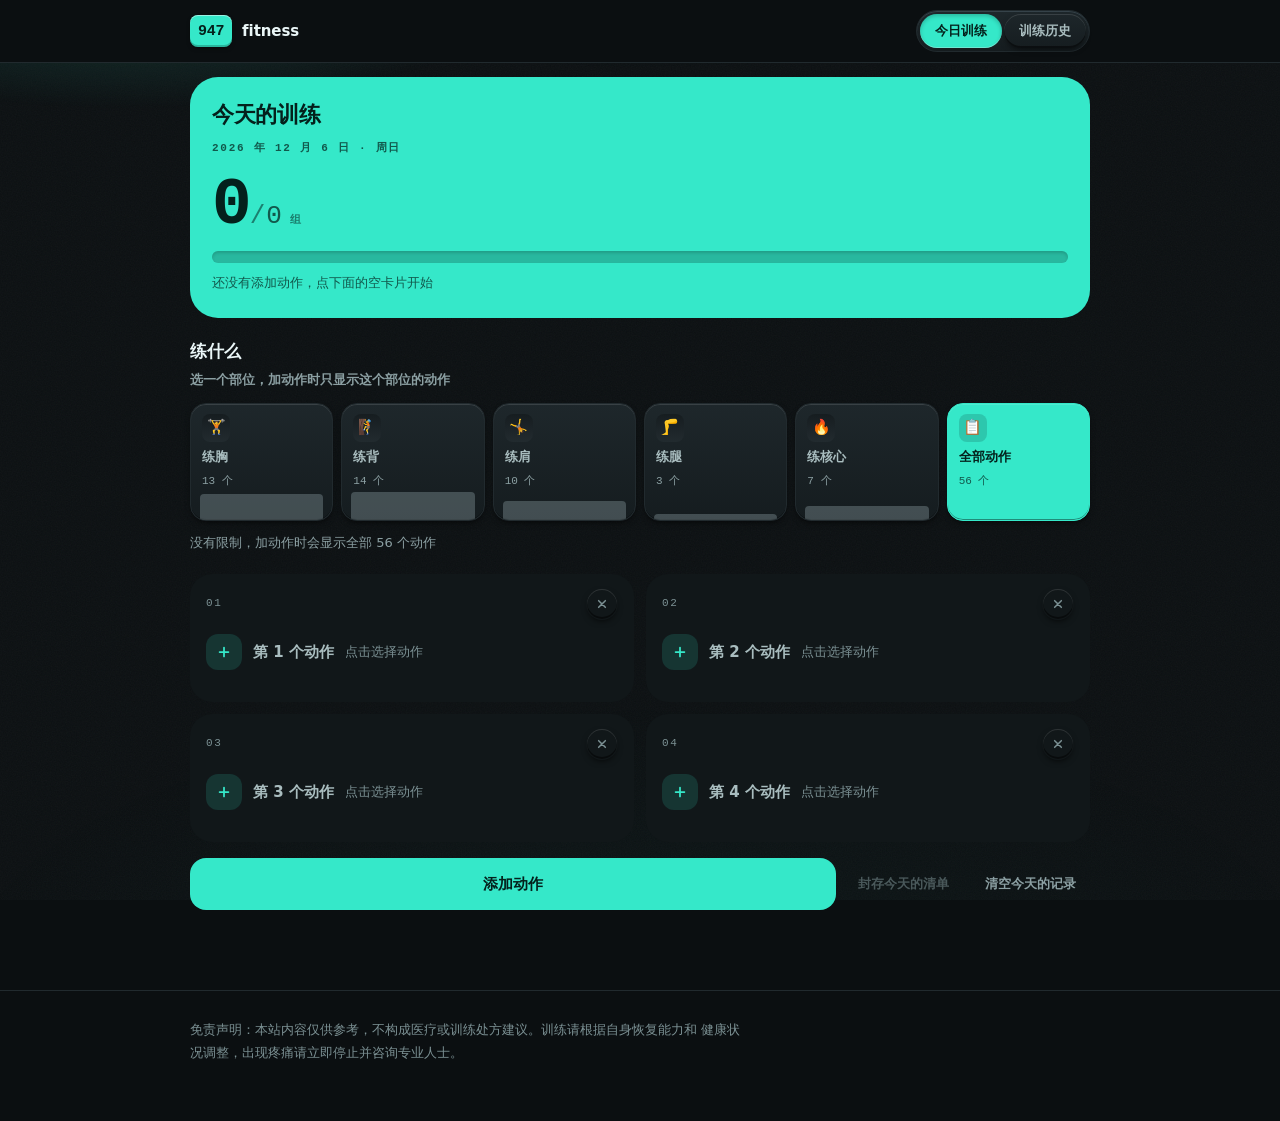
==== commit 55cf49ae: "Add files via upload" ====
--- a/index.html
+++ b/index.html
@@ -3,56 +3,120 @@
 <head>
 <meta charset="UTF-8">
 <meta name="viewport" content="width=device-width, initial-scale=1">
-<title>47的健身小帮手 · 今天你想练什么？</title>
-<meta name="description" content="选择要练的部位，或直接搜索健身动作，查看标准步骤、常见错误和注意事项。">
+<title>今日训练 · 947fitness</title>
+<meta name="description" content="选今天练哪个部位，安排具体动作，点亮每一组记录完成进度。">
+<link rel="icon" href="favicon.svg" type="image/svg+xml">
+<meta property="og:type" content="website">
+<meta property="og:title" content="947fitness · 今日训练">
+<meta property="og:description" content="选部位 → 加动作 → 点圆点记组数。把每一次训练都留下来。">
+<meta property="og:locale" content="zh_CN">
+<meta name="twitter:card" content="summary">
 <link rel="stylesheet" href="style.css">
 </head>
 <body>
 
+<a class="skip-link" href="#main">跳到主要内容</a>
+
 <header class="site-header">
   <div class="wrap header-row">
-    <h1><a href="index.html"><span class="brand-mark">47</span><span class="brand-text">的健身小帮手</span></a></h1>
+    <h1><a href="index.html"><span class="brand-mark">947</span><span class="brand-text">fitness</span></a></h1>
     <nav class="site-nav">
-      <a href="index.html" class="active">动作搜索</a>
-      <a href="videos.html">训练视频</a>
-      <a href="plan.html">今日计划</a>
+      <a href="index.html" class="active">今日训练</a>
+      <a href="history.html">训练历史</a>
     </nav>
   </div>
 </header>
 
-<main class="wrap">
+<main class="wrap" id="main">
 
-  <section class="hero">
-    <h1 class="hero-title">今天你想练什么？</h1>
-    <p class="hero-sub">选一个部位，或者直接搜索动作名称</p>
+  <div class="plan-layout">
+    <div class="plan-main">
 
-    <form class="hero-search" action="search.html" method="get" autocomplete="off">
-      <div class="search-input-wrap">
-        <span class="icon">🔍</span>
-        <input id="q" name="q" type="search"
-               placeholder="搜索动作、肌群或器械，例如：哑铃 背">
+      <section class="plan-head">
+        <h1 class="plan-title">今天的训练</h1>
+        <p class="plan-date" id="plan-date"></p>
+      </section>
+
+      <section class="meter" id="meter">
+        <div class="meter-top">
+          <span class="meter-num"><b id="meter-done">0</b><i>/</i><em id="meter-total">0</em></span>
+          <span class="meter-unit">组</span>
+          <span class="meter-pct" id="meter-pct"></span>
+        </div>
+        <div class="plan-progress">
+          <div class="plan-progress-bar" id="progress-bar"></div>
+        </div>
+        <div class="meter-foot">
+          <p class="plan-sub" id="plan-sub"></p>
+          <button type="button" class="meter-out" id="output-card" hidden>输出记录</button>
+        </div>
+      </section>
+
+      <section class="focus-card">
+        <h2 class="focus-title">练什么</h2>
+        <p class="focus-sub">选一个部位，加动作时只显示这个部位的动作</p>
+        <div class="focus-list" id="focus-list"></div>
+        <p class="focus-note" id="focus-note"></p>
+      </section>
+
+      <section class="plan-list" id="plan-list"></section>
+
+      <div class="plan-foot">
+        <button type="button" class="add-card" id="add-card">添加动作</button>
+        <button type="button" class="seal" id="seal-day">封存今天的清单</button>
+        <button type="button" class="reset" id="clear-plan">清空今天的记录</button>
       </div>
-      <div class="suggest" id="suggest" hidden></div>
-    </form>
-  </section>
 
-  <section class="big-grid" id="big-grid"></section>
-
-  <nav class="more-links" id="more-links"></nav>
+    </div>
+  </div>
 
 </main>
+
+<!-- 选择动作：居中面板 -->
+<div class="overlay" id="overlay" hidden>
+  <div class="picker-panel" id="picker-panel">
+    <div class="picker-panel-head">
+      <input id="pick-q" type="search" autocomplete="off" placeholder="搜索动作…">
+      <button type="button" id="pick-close" aria-label="关闭">✕</button>
+    </div>
+    <div class="pick-range" id="pick-range"></div>
+    <div class="pick-quick" id="pick-quick"></div>
+    <div class="pick-list" id="pick-list"></div>
+  </div>
+</div>
+
+<!-- 今天这张记录：读数快照（封存之后才给输出） -->
+<div class="overlay" id="card-overlay" hidden>
+  <div class="card-panel">
+    <div class="card-panel-head">
+      <h2 class="card-panel-title">今天这张记录</h2>
+      <button type="button" class="card-close" id="card-close" aria-label="关闭">✕</button>
+    </div>
+    <div class="card-stage">
+      <canvas id="card-canvas" width="1080" height="1350" role="img"
+              aria-label="今天的训练记录卡"></canvas>
+    </div>
+    <p class="card-hint" id="card-hint"></p>
+    <div class="card-actions">
+      <button type="button" class="card-save" id="card-save">保存图片</button>
+      <button type="button" class="card-copy" id="card-copy">复制文字</button>
+    </div>
+  </div>
+</div>
 
 <footer class="site-footer">
   <div class="wrap">
     <p>
-      免责声明：本站内容仅供参考，不构成医疗或训练处方建议。开始任何训练计划前，
-      请根据自身健康状况咨询医生或专业教练。动作姿势不当可能造成运动损伤，请量力而行。
+      免责声明：本站内容仅供参考，不构成医疗或训练处方建议。训练请根据自身恢复能力和
+      健康状况调整，出现疼痛请立即停止并咨询专业人士。
     </p>
   </div>
 </footer>
 
 <script src="exercises.js"></script>
 <script src="search-core.js"></script>
-<script src="home.js"></script>
+<script src="history.js"></script>
+<script src="card.js"></script>
+<script src="plan-page.js"></script>
 </body>
 </html>
--- a/style.css
+++ b/style.css
@@ -1,1449 +1,1109 @@
 /* ==========================================================================
-   样式表 —— 橙色流动玻璃风格
-   一般不需要改动。想换主色，只改 :root 里的 --brand 和 body::before 的颜色。
+   947fitness —— 器械面板
+   --------------------------------------------------------------------------
+   世界：一台实心哑光的器械面板。层与层之间靠明度差和倒角受光边分开，没有半透明，没有模糊。
+   材料：台面（近黑）、实体面（几档递增的实心灰）、凹槽（比台面更深）、电光青（唯一的强调）。
+
+   规则（来自方向契约 .impeccable/surfaces/index-html.md，不要随意破坏）：
+     · 全站没有 backdrop-filter，没有半透明面，没有彩色发光。层级只由明度差 + 倒角表达
+     · 强调色只有一支：--accent。它只出现在 CTA、进度、点亮的组数灯、选中的部位、947 徽章
+     · 全站只剩一支青：分类靠 emoji 和名字，色相不参与任何状态表达
+     · 组数是页面上最大的东西，等宽数位，不回退成小字
+     · 颜色不能是唯一信号：状态必须同时有文字或数字
+     · 按下去必须有手感：位移 + 内阴影，过渡 80ms
    ========================================================================== */
 
+/* --------------------------------------------------------------------------
+   1. 设计变量
+   -------------------------------------------------------------------------- */
+
 :root {
-  --text: #241a12;
-  --muted: #7d6757;
-  --muted-soft: #9c8878;
-  --hair: rgba(160, 110, 60, .16);
-
-  --glass:        rgba(255, 255, 255, .55);
-  --glass-strong: rgba(255, 255, 255, .74);
-  --glass-border: rgba(255, 255, 255, .85);
-  --blur: 18px;
-
-  --brand: #ea580c;
-  --brand-dark: #c2410c;
-  --brand-soft: rgba(249, 115, 22, .14);
-  --brand-line: rgba(249, 115, 22, .42);
-
-  --warn-bg: rgba(255, 237, 213, .55);
-  --warn-line: rgba(249, 115, 22, .34);
-  --warn-text: #9a3412;
-
-  --radius: 16px;
-  --shadow: 0 10px 30px -12px rgba(154, 86, 26, .26), 0 2px 6px rgba(154, 86, 26, .06);
-  --shadow-lg: 0 28px 64px -22px rgba(154, 86, 26, .38), 0 4px 14px rgba(154, 86, 26, .10);
-}
-
-* { box-sizing: border-box; }
-
-/* hidden 属性必须能压过后面的 display 规则，否则隐藏不了 */
+  /* ---- 台面与实体面：一套实心哑光的明度阶梯 ----
+     这里没有一个半透明值。层级 = 面与面的明度差 + 倒角的受光边。
+     台面 → 实体面 → 更高的实体面 → 输入面，一级比一级亮；
+     凹槽反而比台面更深，因为凹进去的东西受光更少。 */
+  --ground:      #0B0F11;
+  /* 面不是平色，是"上亮下暗"的不透明斜面——这是立体感的第一来源。
+     凸起的东西上沿朝向光源，所以上面亮；凹进去的正好反过来。 */
+  --panel:       linear-gradient(180deg, #1E272B 0%, #151C1F 100%);
+  --panel-2:     linear-gradient(180deg, #283338 0%, #1D2629 100%);
+  --panel-3:     linear-gradient(180deg, #161D20 0%, #222B2F 100%);   /* 输入面：凹的，上暗下亮 */
+  --groove:      linear-gradient(180deg, #070B0D 0%, #101619 100%);   /* 凹槽：同样上暗下亮 */
+  --edge-soft:   #212A2E;                   /* 实体面的常规边 */
+  --edge-strong: #3A474D;                   /* 需要强调的边（空槽位虚线） */
+  --edge-top:    #36434A;                   /* 上沿倒角的受光边 */
+  --scrim:       rgba(4, 7, 9, .84);
+
+  /* ---- 字 ----
+     对比度按文字实际坐着的实体面算（--panel #171E21）：
+     7.9 / 6.1 / 5.0:1，最低一级在地板之上。 */
+  --ink:         #EAF6F7;
+  --ink-2:       #A9BDBF;
+  --ink-3:       #8B9FA2;
+  --ink-dim:     #7B9093;
+
+  /* ---- 电光青：唯一的强调 ---- */
+  --accent:      #35E8C9;
+  --accent-2:    #7CF3DE;
+  --accent-ink:  #04211C;
+  --accent-soft: rgba(53, 232, 201, .14);
+  --accent-line: var(--accent);
+
+  /* ---- 压在青色上的字 ----
+     顶部那块青色仪表台做大之后，这一组才是页面的主要文字色。
+     全部按实心青 #35E8C9 算过对比度：11:1 / 5.3:1 / 3.9:1。 */
+  --on-accent:       #04211C;
+  --on-accent-2:     rgba(4, 33, 28, .72);
+  --on-accent-3:     rgba(4, 33, 28, .52);
+  --on-accent-track: rgba(4, 33, 28, .24);
+  --press-ink:    rgba(0, 0, 0, .5);    /* 按下去时内侧的影 */
+
+  --danger:      #FF7A6B;
+  --danger-soft: rgba(255, 122, 107, .13);
+  --warn:        #FFD166;   /* 就地警告文字。状态色，不是分类色 */
+
+  /* ---- 阴影与遮罩用的墨（中性，不带色相）---- */
+  --shadow-ink:   rgba(0, 0, 0, .82);   /* 向外抬升的投影。一律短程、硬 */
+  --bevel-light:  rgba(255, 255, 255, .4); /* 有色实心块上沿的倒角受光 */
+
+  /* ---- 实体键的四个部件 ----
+     上沿受光 + 下沿厚度 + 贴地短影，配上斜面渐变，键就立起来了。 */
+  --key-top:     inset 0 1px 0 rgba(255, 255, 255, .12);
+  --key-bottom:  inset 0 -2px 0 rgba(0, 0, 0, .5);
+  --key-ground:  0 3px 7px -3px rgba(0, 0, 0, .85);
+  --key-bottom-on: inset 0 -3px 0 rgba(0, 0, 0, .2);
+  --key-top-on:    inset 0 1px 0 rgba(255, 255, 255, .55);
+
+  /* ---- 动作卡片：比小键厚一档 ----
+     卡片面积大，同样的厚度会显得薄，所以下沿和侧面都加倍。 */
+  --card-top:    inset 0 1px 0 var(--edge-top);
+  --card-bottom: inset 0 -8px 0 rgba(0, 0, 0, .62);
+  --card-side:   0 12px 0 -1px var(--key-side-ink);
+  --card-ground: 0 18px 16px -14px rgba(0, 0, 0, .95);
+  --key-side-ink: #05080A;                   /* 键/卡的侧面：比台面更深，才看得出厚度 */
+  --slot:          #111719;                  /* 空槽位的面：无边框按钮的底 */
+  --slot-2:        #182024;                  /* 空槽位 hover */
+  --inset-ink:    rgba(0, 0, 0, .55);   /* 凹槽内部的影 */
+  --glyph-ink:    rgba(0, 0, 0, .55);   /* emoji 落在照片上的投影 */
+  --code-text:    #A8D8CE;              /* 代码块文字 */
+
+  /* ---- 圆角：内紧外松 ---- */
+  --r-xxs: 4px;
+  --r-xs: 8px;
+  --r-sm: 12px;
+  --r-md: 16px;
+  --r-lg: 22px;
+  --r-xl: 28px;
+  --r-xl-inner: calc(var(--r-xl) - 1px);   /* 裁在容器里面的那一层，避免出现 1px 锯齿 */
+  --r-pill: 999px;
+
+  /* ---- 字号刻度 ---- */
+  --s-display:     clamp(46px, 13vw, 66px);
+  --s-display-sub: 26px;
+  --s-h1:          22px;
+  --s-h2:          17px;
+  --s-body:        15px;
+  --s-mini:        13px;
+  --s-micro:       12px;
+  --s-label:       11px;
+
+  /* ---- 图标 / emoji 的字形尺寸不属于排版刻度，单列一组 ---- */
+  --g-sm: 14px;
+  --g-md: 18px;
+  --g-lg: 34px;
+  --g-xl: 46px;
+
+  /* ---- 字体 ---- */
+  --font: "Segoe UI Variable Display", "Segoe UI Variable Text", "Segoe UI",
+          -apple-system, system-ui, "PingFang SC", "HarmonyOS Sans SC", "MiSans",
+          "Microsoft YaHei UI", "Source Han Sans SC", "Noto Sans SC",
+          "Hiragino Sans GB", "Microsoft YaHei", sans-serif;
+  --num:  "Cascadia Mono", "SF Mono", ui-monospace, "JetBrains Mono",
+          Consolas, monospace;
+
+  /* ---- 缓动 ---- */
+  --ease:     cubic-bezier(.22, .8, .28, 1);
+  --ease-out: cubic-bezier(.16, 1, .3, 1);
+
+  /* ---- 尺寸与层级 ---- */
+  --wrap: 940px;
+  --z-glow: 0;
+  --z-base: 1;
+  --z-header: 40;
+  --z-foot: 50;
+  --z-overlay: 80;
+  --z-fx: 90;
+}
+
+/* --------------------------------------------------------------------------
+   2. 基座
+   -------------------------------------------------------------------------- */
+
+*, *::before, *::after { box-sizing: border-box; }
+
 [hidden] { display: none !important; }
 
 html {
-  background: #fff6ee;
+  background: var(--ground);
+  color-scheme: dark;
   -webkit-text-size-adjust: 100%;
+  scroll-behavior: smooth;
 }
 
 body {
   margin: 0;
-  min-height: 100vh;
-  background: transparent;
-  color: var(--text);
-  font-family: system-ui, -apple-system, "Segoe UI", "PingFang SC",
-               "Hiragino Sans GB", "Microsoft YaHei", sans-serif;
-  font-size: 16px;
-  line-height: 1.65;
+  min-height: 100dvh;
+  color: var(--ink);
+  background: var(--ground);
+  font-family: var(--font);
+  font-size: var(--s-body);
+  line-height: 1.6;
   -webkit-font-smoothing: antialiased;
-}
-
-/* --------------------------------------------------------------------------
-   流动橙色背景：两层巨大的模糊光斑，用超长周期缓慢漂移
-   -------------------------------------------------------------------------- */
-
-body::before,
+  -moz-osx-font-smoothing: grayscale;
+  caret-color: var(--accent);
+}
+
+/* 环境光：一团青光在左上，一团冷蓝在右上，底部再回一点青 */
+body::before {
+  content: "";
+  position: fixed;
+  inset: 0;
+  z-index: var(--z-glow);
+  pointer-events: none;
+  background:
+    radial-gradient(60% 30% at 50% -14%, rgba(53, 232, 201, .20), transparent 72%),
+    radial-gradient(50% 26% at 10% -6%,  rgba(53, 232, 201, .24), transparent 70%),
+    radial-gradient(90% 50% at 50% 108%, rgba(53, 232, 201, .03), transparent 62%);
+  background-repeat: no-repeat;
+}
+
+/* 细噪点：破掉纯数字表面的塑料感 */
 body::after {
   content: "";
   position: fixed;
-  top: -32vmax;
-  right: -32vmax;
-  bottom: -32vmax;
-  left: -32vmax;
-  z-index: -1;
+  inset: 0;
+  z-index: var(--z-glow);
   pointer-events: none;
-  will-change: transform;
-  transform: translateZ(0);
-}
-
-body::before {
-  background:
-    radial-gradient(42% 44% at 18% 26%, rgba(255, 132, 45, .58), transparent 66%),
-    radial-gradient(36% 38% at 76% 16%, rgba(255, 176, 72, .52), transparent 64%),
-    radial-gradient(48% 46% at 62% 82%, rgba(255, 92, 60, .42), transparent 68%);
-  animation: flow-a 28s ease-in-out infinite alternate;
-}
-
-body::after {
-  background:
-    radial-gradient(44% 44% at 26% 76%, rgba(255, 208, 150, .58), transparent 70%),
-    radial-gradient(38% 42% at 84% 60%, rgba(255, 146, 76, .44), transparent 68%),
-    radial-gradient(30% 32% at 46% 42%, rgba(255, 240, 220, .52), transparent 70%);
-  animation: flow-b 37s ease-in-out infinite alternate;
-}
-
-@keyframes flow-a {
-  0%   { transform: translate3d(-3%, -2%, 0) rotate(0deg)   scale(1); }
-  35%  { transform: translate3d(4%, 3%, 0)   rotate(11deg)  scale(1.10); }
-  70%  { transform: translate3d(-2%, 5%, 0)  rotate(-6deg)  scale(1.05); }
-  100% { transform: translate3d(5%, -3%, 0)  rotate(14deg)  scale(1.14); }
-}
-
-@keyframes flow-b {
-  0%   { transform: translate3d(3%, 2%, 0)   rotate(0deg)   scale(1.06); }
-  40%  { transform: translate3d(-5%, -3%, 0) rotate(-12deg) scale(1); }
-  75%  { transform: translate3d(3%, -5%, 0)  rotate(8deg)   scale(1.12); }
-  100% { transform: translate3d(-4%, 4%, 0)  rotate(-4deg)  scale(1.04); }
-}
-
-@media (prefers-reduced-motion: reduce) {
-  body::before,
-  body::after { animation: none; }
-}
-
-.wrap {
-  max-width: 1080px;
-  margin: 0 auto;
-  padding: 0 20px;
+  opacity: .04;
+  mix-blend-mode: screen;
+  background-image: url("data:image/svg+xml,%3Csvg xmlns='http://www.w3.org/2000/svg' width='140' height='140'%3E%3Cfilter id='n'%3E%3CfeTurbulence type='fractalNoise' baseFrequency='.8' numOctaves='3' stitchTiles='stitch'/%3E%3C/filter%3E%3Crect width='140' height='140' filter='url(%23n)'/%3E%3C/svg%3E");
+  background-size: 140px 140px;
+}
+
+.site-header, main, .site-footer { position: relative; z-index: var(--z-base); }
+
+::selection { background: var(--accent-soft); color: var(--accent-2); }
+
+:focus-visible {
+  outline: 2px solid var(--accent);
+  outline-offset: 2px;
+  border-radius: var(--r-xxs);
+}
+#pick-q:focus-visible { outline: none; }
+
+/* 这些控件自己画焦点环（见第 4、6 节），但胶囊 chip 不画，
+   所以它必须走全局焦点规则，绝不能把 outline 关掉不补回来 */
+.chip:focus-visible {
+  outline: 2px solid var(--accent);
+  outline-offset: 2px;
+  color: var(--accent);
+  border-color: var(--accent-line);
+}
+
+* { scrollbar-width: thin; scrollbar-color: var(--edge-strong) transparent; }
+*::-webkit-scrollbar { width: 10px; height: 10px; }
+*::-webkit-scrollbar-track { background: transparent; }
+*::-webkit-scrollbar-thumb {
+  background: var(--edge-strong);
+  border: 3px solid transparent;
+  background-clip: content-box;
+  border-radius: var(--r-pill);
 }
 
 /* --------------------------------------------------------------------------
-   玻璃质感基础
+   3. 排版
    -------------------------------------------------------------------------- */
 
-.glass,
-.site-header,
-.site-footer,
-.filters,
-.card,
-.panel,
-.suggest,
-#q,
-.big-card,
-.hero-search #q {
-  background: var(--glass);
-  -webkit-backdrop-filter: blur(var(--blur)) saturate(180%);
-  backdrop-filter: blur(var(--blur)) saturate(180%);
-  border: 1px solid var(--glass-border);
-  box-shadow: var(--shadow), inset 0 1px 0 rgba(255, 255, 255, .9);
-}
-
-/* 不支持毛玻璃的浏览器：提高不透明度，保证可读 */
-@supports not ((backdrop-filter: blur(1px)) or (-webkit-backdrop-filter: blur(1px))) {
-  .glass, .site-header, .site-footer, .filters, .card, .panel,
-  .suggest, #q, .big-card {
-    background: rgba(255, 255, 255, .88);
-  }
-}
-
-/* ---------- 顶部 ---------- */
-
+h1, h2, h3, h4 { margin: 0; text-wrap: balance; }
+
+.plan-title, .focus-title, .plan-name,
+.brand-text, .fx-banner-title {
+  text-wrap: balance;
+}
+
+p, li, .plan-sub, .focus-sub, .focus-note, .pick-empty,
+.plan-warn, .site-footer p, .plan-empty-hint {
+  text-wrap: pretty;
+}
+
+/* 标签的统一语言：小、宽字距、全大写 */
+.sets-label,
+.plan-date,
+.pick-quick-label,
+.focus-sub {
+  font-size: var(--s-label);
+  font-weight: 600;
+  letter-spacing: .16em;
+  text-transform: uppercase;
+  color: var(--ink-3);
+}
+
+/* 正文级说明文字：句子不穿标签的衣服 */
+.plan-sub,
+.focus-sub,
+.focus-note,
+.plan-warn,
+.pick-empty,
+.site-footer p {
+  font-size: var(--s-body);
+  letter-spacing: 0;
+  text-transform: none;
+  line-height: 1.6;
+}
+
+/* --------------------------------------------------------------------------
+   4. 骨架
+   -------------------------------------------------------------------------- */
+
+.wrap { max-width: var(--wrap); margin: 0 auto; padding: 0 20px; }
+
+.skip-link {
+  position: absolute;
+  left: 16px;
+  top: -90px;
+  z-index: 200;
+  padding: 11px 18px;
+  border-radius: var(--r-sm);
+  font-size: var(--s-mini);
+  font-weight: 600;
+  color: var(--accent-ink);
+  background: var(--accent);
+  text-decoration: none;
+  transition: top .2s var(--ease);
+}
+.skip-link:focus { top: 14px; }
+
+/* ---- 顶栏：玻璃条 ---- */
 .site-header {
   position: sticky;
   top: 0;
-  z-index: 20;
-  padding: 22px 0;
-  border-left: none;
-  border-right: none;
-  border-top: none;
-  border-radius: 0;
-  background: rgba(255, 255, 255, .52);
-  box-shadow: 0 1px 0 rgba(255, 255, 255, .7), 0 8px 24px -18px rgba(154, 86, 26, .5);
-}
-
-/* ---------- 左上角品牌 ---------- */
-
-.site-header h1 {
-  margin: 0;
-  line-height: 1;
-}
+  z-index: var(--z-header);
+  background: var(--ground);
+  border-bottom: 1px solid var(--edge-soft);
+}
+
+.header-row {
+  display: flex;
+  align-items: center;
+  justify-content: space-between;
+  gap: 16px;
+  height: 62px;
+}
+
+.site-header h1 { margin: 0; font-size: var(--s-body); line-height: 1; }
 
 .site-header h1 a {
   display: inline-flex;
   align-items: center;
-  gap: 9px;
+  gap: 10px;
+  color: var(--ink);
   text-decoration: none;
-  color: inherit;
-}
-
-/* 「47」数字徽章 */
+}
+
 .brand-mark {
   display: inline-flex;
   align-items: center;
   justify-content: center;
-  min-width: 37px;
-  height: 37px;
-  padding: 0 9px;
-  font-family: "SF Pro Display", -apple-system, "Segoe UI", system-ui, sans-serif;
-  font-size: 18px;
-  font-weight: 900;
+  min-width: 32px;
+  height: 32px;
+  padding: 0 8px;
+  border-radius: var(--r-xs);
+  background: var(--accent);
+  color: var(--accent-ink);
+  font-family: var(--num);
+  font-size: var(--s-body);
+  font-weight: 700;
+  letter-spacing: -.02em;
+  box-shadow: 0 4px 12px -8px var(--shadow-ink), inset 0 1px 0 var(--bevel-light);
+}
+
+.brand-text { font-size: var(--s-body); font-weight: 600; letter-spacing: -.005em; color: var(--ink); }
+
+/* 导航：实体分段控件 */
+.site-nav {
+  display: flex;
+  gap: 2px;
+  padding: 3px;
+  border: 1px solid var(--edge-soft);
+  border-radius: var(--r-pill);
+  background: var(--panel);
+  box-shadow: inset 0 1px 0 var(--edge-top);
+}
+
+.site-nav a {
+  padding: 7px 15px;
+  border-radius: var(--r-pill);
+  font-size: var(--s-mini);
+  font-weight: 600;
+  color: var(--ink-2);
+  text-decoration: none;
+  transition: color .18s var(--ease), background .18s var(--ease);
+}
+
+.site-nav a:hover { color: var(--ink); background: var(--panel-2); }
+
+/* 当前页：实心青 + 深色字 + 倒角，像一块压进去的键 */
+.site-nav a.active {
+  color: var(--accent-ink);
+  background: var(--accent);
+  /* 它是"已经被按住"的那一颗：只有受光，没有厚度和贴地影 */
+  box-shadow: inset 0 2px 4px rgba(0, 0, 0, .22), inset 0 -1px 0 rgba(255, 255, 255, .3);
+}
+
+/* ---- 页脚 ---- */
+.site-footer {
+  margin-top: 40px;
+  padding: 28px 0 56px;
+  border-top: 1px solid var(--edge-soft);
+}
+.site-footer p {
+  margin: 0;
+  max-width: 68ch;
+  font-size: var(--s-mini);
+  line-height: 1.75;
+  color: var(--ink-dim);
+}
+
+/* --------------------------------------------------------------------------
+   5. 首页 —— 今日训练
+   -------------------------------------------------------------------------- */
+
+.plan-layout { max-width: var(--wrap); margin: 0 auto; padding: 14px 0 40px; }
+.plan-main { min-width: 0; }
+
+/* --------------------------------------------------------------------------
+   5b. 青色仪表台
+   --------------------------------------------------------------------------
+   页面最上面这一整块是"仪表台"：今天做到哪、今天练什么，都在这里一次看完。
+   它是一块实心青，不是深色底上加一点青。下面的深色区才是干活的地方。
+   这一块是全站面积最大的强调色，也是"强调色要以面出现"的执行处。
+   -------------------------------------------------------------------------- */
+/* 表头：标题与日期坐在青色块的上半截 */
+.plan-head {
+  margin: 0;
+  padding: 20px 22px 4px;
+  background: var(--accent);
+  border-radius: var(--r-xl) var(--r-xl) 0 0;
+}
+
+/* 标题克制，真正大的是读数 */
+.plan-title {
+  font-size: var(--s-h1);
+  font-weight: 650;
+  letter-spacing: -.015em;
+  color: var(--on-accent);
+}
+
+.plan-date {
+  margin: 8px 0 0;
+  font-family: var(--num);
   font-variant-numeric: tabular-nums;
-  letter-spacing: -.03em;
-  color: #fff;
-  background: linear-gradient(140deg, #f97316, #ea580c 58%, #c2410c);
-  border-radius: 11px;
-  box-shadow: 0 8px 16px -8px rgba(234, 88, 12, .85),
-              inset 0 1px 0 rgba(255, 255, 255, .45);
-}
-
-/* 中文品牌名 */
-.brand-text {
-  font-family: "PingFang SC", "HarmonyOS Sans SC", "Source Han Sans SC",
-               "Noto Sans SC", "Hiragino Sans GB", "Microsoft YaHei",
-               system-ui, sans-serif;
-  font-size: 22px;
-  font-weight: 800;
-  letter-spacing: -.02em;
-  color: var(--brand-dark);
-}
-
-@supports ((-webkit-background-clip: text) or (background-clip: text)) {
-  .brand-text {
-    background: linear-gradient(100deg, #b8390a, #ea580c 42%, #f59e0b 100%);
-    -webkit-background-clip: text;
-    background-clip: text;
-    -webkit-text-fill-color: transparent;
-  }
-}
-
-.header-row {
+  color: var(--on-accent-2);
+}
+
+.plan-sub { margin: 10px 0 0; font-size: var(--s-mini); color: var(--on-accent-2); }
+/* ---- 读数板里那行：封存之后才多出「输出记录」 ---- */
+.meter-foot {
   display: flex;
   align-items: center;
   justify-content: space-between;
-  gap: 16px;
-}
-
-.header-back {
-  font-size: 14px;
-  color: var(--muted);
-  text-decoration: none;
+  gap: 12px;
+  margin-top: 10px;
+}
+.meter-foot .plan-sub { margin: 0; }
+
+/* 压在青色面上的小键：一块"陷进去"的槽，不给它第二个色块 */
+.meter-out {
+  flex: 0 0 auto;
+  min-height: 40px;
+  padding: 0 14px;
+  border: 0;
+  border-radius: var(--r-sm);
+  background: var(--on-accent-track);
+  color: var(--on-accent);
+  font-family: inherit;
+  font-size: var(--s-mini);
+  font-weight: 650;
   white-space: nowrap;
-  padding: 5px 12px;
-  border-radius: 999px;
-  background: rgba(255, 255, 255, .55);
-  border: 1px solid var(--glass-border);
-}
-
-.header-back:hover { color: var(--brand-dark); }
-
-.tagline {
-  margin: 6px 0 0;
-  color: var(--muted);
-  font-size: 14px;
-}
-
-/* ---------- 首页 hero ---------- */
-
-.hero {
-  padding: 60px 0 8px;
-  text-align: center;
-}
-
-.hero-title {
-  margin: 0;
-  font-size: 46px;
-  line-height: 1.2;
-  letter-spacing: -.035em;
-  font-weight: 800;
-  background: linear-gradient(102deg, #b8390a 0%, #ea580c 34%, #f59e0b 58%, #d1450b 100%);
-  -webkit-background-clip: text;
-  background-clip: text;
-  -webkit-text-fill-color: transparent;
-  text-shadow: 0 1px 0 rgba(255, 255, 255, .35);
-}
-
-.hero-sub {
+  cursor: pointer;
+  transition: background .18s var(--ease), transform .18s var(--ease),
+              box-shadow .18s var(--ease);
+}
+.meter-out:hover { background: rgba(4, 33, 28, .34); }
+.meter-out:active {
+  transition-duration: .07s;
+  transform: translateY(1px) scale(.97);
+  box-shadow: inset 0 2px 6px rgba(0, 0, 0, .35);
+}
+  /* 它在青色读数板里面 */
+
+.plan-warn {
   margin: 14px 0 0;
-  font-size: 16px;
-  color: var(--muted);
-}
-
-.hero-search {
+  padding: 12px 15px;
+  border: 0;
+  border-radius: var(--r-md);
+  background: var(--on-accent);
+  color: var(--warn);
+  font-size: var(--s-mini);
+}
+
+/* ---- 读数板：全站唯一一块大面积实心青 ----
+   它是这台器械的"表头"：今天做了多少、还差几组、进度到哪，一眼看完。
+   页面其余部分都是深色工作面，强调色在别处只以小面积出现。 */
+.meter {
   position: relative;
-  max-width: 620px;
-  margin: 32px auto 0;
-}
-
-/* ---------- 搜索框 ---------- */
-
-.search-area { margin: 24px 0 0; }
-
-.search-input-wrap { position: relative; }
-
-.search-input-wrap .icon {
-  position: absolute;
-  left: 16px;
-  top: 50%;
-  transform: translateY(-50%);
-  font-size: 17px;
-  pointer-events: none;
-  opacity: .75;
-}
-
-#q {
-  width: 100%;
-  padding: 15px 18px 15px 44px;
-  font-size: 16px;
-  font-family: inherit;
-  color: var(--text);
-  border-radius: var(--radius);
-  outline: none;
-  transition: border-color .18s, box-shadow .18s, background .18s;
-}
-
-.hero-search #q {
-  padding: 17px 20px 17px 46px;
-  font-size: 17px;
-  background: rgba(255, 255, 255, .68);
-  box-shadow: var(--shadow-lg), inset 0 1px 0 rgba(255, 255, 255, .95);
-}
-
-#q::placeholder { color: var(--muted-soft); }
-
-#q:focus {
-  background: rgba(255, 255, 255, .82);
-  border-color: var(--brand-line);
-  box-shadow: 0 0 0 4px var(--brand-soft), var(--shadow-lg);
-}
-
-#q::-webkit-search-cancel-button { cursor: pointer; }
-
-/* ---------- 搜索建议下拉 ---------- */
-
-.suggest {
-  position: absolute;
-  top: calc(100% + 8px);
-  left: 0;
-  right: 0;
-  z-index: 30;
-  padding: 6px;
-  border-radius: var(--radius);
-  background: rgba(255, 255, 255, .82);
-  box-shadow: var(--shadow-lg);
-  text-align: left;
-  max-height: 60vh;
-  overflow-y: auto;
-}
-
-.suggest-item {
+  padding: 14px 22px 24px;
+  border-radius: 0 0 var(--r-xl) var(--r-xl);
+  background: var(--accent);
+}
+
+/* 全部做满：表头不加任何框线。
+   读数板和上面的标题块是同一块青的两半，在这里画任何一圈描边，
+   它的上边缘都会变成横穿表头的一条线，把那块青切成两截。
+   "做满"由三件事表达：右侧文字变成「今天做满了」、进度条走到头、以及当场的那次庆祝。 */
+
+.meter-top { display: flex; align-items: baseline; gap: 8px; }
+
+.meter-num {
   display: flex;
   align-items: baseline;
-  justify-content: space-between;
-  gap: 12px;
-  padding: 10px 14px;
-  border-radius: 10px;
-  text-decoration: none;
-  color: inherit;
-}
-
-.suggest-item:hover,
-.suggest-item.active { background: var(--brand-soft); }
-
-.suggest-name { font-size: 15px; font-weight: 600; }
-
-.suggest-meta {
-  font-size: 12.5px;
-  color: var(--muted);
+  font-family: var(--num);
+  font-variant-numeric: tabular-nums;
+}
+
+.meter-num b {
+  font-size: var(--s-display);
+  font-weight: 600;
+  line-height: .9;
+  letter-spacing: -.045em;
+  color: var(--on-accent);
+}
+
+.meter-num i,
+.meter-num em {
+  font-style: normal;
+  font-size: var(--s-display-sub);
+  line-height: 1;
+}
+.meter-num i { color: var(--on-accent-3); margin: 0 1px; }
+.meter-num em { color: var(--on-accent-2); }
+
+.meter-unit {
+  font-size: var(--s-label);
+  font-weight: 600;
+  letter-spacing: .2em;
+  text-transform: uppercase;
+  color: var(--on-accent-3);
+}
+
+/* 右侧回答的是「今天还差几组」，不是把比例再说一遍 */
+.meter-pct {
+  margin-left: auto;
+  font-size: var(--s-mini);
+  font-weight: 700;
+  color: var(--on-accent);
   white-space: nowrap;
 }
 
-.suggest-all {
+.meter-pct b {
+  font-family: var(--num);
+  font-variant-numeric: tabular-nums;
+  font-size: var(--s-h2);
+  font-weight: 600;
+  margin: 0 1px;
+}
+
+/* 轨道留 2px 内边距：填充走到 100% 时，凹槽仍然露在四周。
+   否则填满的那一刻它就只是一条纯深的横线，横切在青块上，表头又不成一体了。 */
+.plan-progress {
+  height: 12px;
+  padding: 2px;
+  margin: 16px 0 0;
+  border-radius: var(--r-pill);
+  background: var(--on-accent-track);
+  box-shadow: inset 0 2px 3px rgba(4, 33, 28, .18);
+  overflow: hidden;
+}
+
+/* JS 用 transform: scaleX() 推进，所以这里必须是整宽 + 左原点 */
+.plan-progress-bar {
   display: block;
-  margin-top: 4px;
-  padding: 10px 14px;
-  border-top: 1px solid var(--hair);
-  font-size: 13.5px;
-  color: var(--brand-dark);
-  font-weight: 600;
-  text-decoration: none;
-}
-
-.suggest-all:hover { text-decoration: underline; }
-
-.suggest-empty {
-  padding: 16px 14px;
-  font-size: 14px;
-  color: var(--muted);
-}
-
-/* ---------- 首页大卡片：白色玻璃 ---------- */
-
-.big-grid {
+  width: 100%;
+  height: 100%;
+  border-radius: var(--r-pill);
+  background: var(--on-accent);
+  transform: scaleX(0);
+  transform-origin: left center;
+  transition: transform .38s var(--ease-out);
+}
+
+/* ---- 今天练什么：深色工作面 ---- */
+.focus-card { margin: 20px 0 0; }
+
+.focus-title {
+  font-size: var(--s-h2);
+  font-weight: 650;
+  letter-spacing: -.01em;
+  color: var(--ink);
+}
+
+.focus-sub { margin: 5px 0 12px; font-size: var(--s-mini); color: var(--ink-3); }
+
+.focus-list {
   display: grid;
-  grid-template-columns: repeat(3, 1fr);
-  gap: 18px;
-  max-width: 880px;
-  margin: 52px auto 0;
-}
-
-.big-card {
+  grid-template-columns: repeat(auto-fit, minmax(98px, 1fr));
+  gap: 8px;
+}
+
+/* 每一格 = 一张小柱状图：上面是 emoji / 名称 / 个数，底下 30px 是数据轨，
+   柱高正比于该部位的动作数（这条纪律从上一版「通道轨」继承下来） */
+.focus-row {
   position: relative;
   display: flex;
   flex-direction: column;
-  align-items: center;
-  justify-content: center;
-  gap: 4px;
-  min-height: 172px;
-  padding: 22px 16px;
-  border-radius: 20px;
-  background: rgba(255, 255, 255, .58);
-  text-decoration: none;
-  color: var(--text);
-  text-align: center;
+  align-items: flex-start;
+  gap: 5px;
+  min-height: 86px;
+  padding: 10px 11px 30px;
+  border: 1px solid var(--edge-soft);
+  border-radius: var(--r-md);
+  background: var(--panel);
+  box-shadow: inset 0 1px 0 var(--edge-top);
+  color: var(--ink);
+  font: inherit;
+  text-align: left;
+  cursor: pointer;
   overflow: hidden;
-  transition: transform .22s cubic-bezier(.2, .7, .3, 1), box-shadow .22s, background .22s;
-}
-
-/* 每个分类的色相，只用作一层很淡的顶光，卡片本身仍是白玻璃 */
-.big-card::before {
+  transition: border-color .2s var(--ease), background .2s var(--ease),
+              transform .2s var(--ease);
+}
+
+/* 柱子只活在底下那条轨里，永远不压到文字。
+   它是数据（高度 = 该部位的动作数），但**不带颜色**——全站只留一支青，
+   部位靠 emoji 和名字区分就够了。 */
+.focus-row::after {
   content: "";
   position: absolute;
-  inset: 0;
-  border-radius: inherit;
-  background: radial-gradient(120% 78% at 50% -10%, var(--tone-soft), transparent 72%);
-  pointer-events: none;
-}
-
-.big-card::after {
-  content: "";
-  position: absolute;
-  left: 50%;
-  bottom: -46%;
-  width: 78%;
-  height: 60%;
-  transform: translateX(-50%);
-  border-radius: 50%;
-  background: radial-gradient(closest-side, var(--tone-glow), transparent 72%);
-  opacity: 0;
-  transition: opacity .28s;
-  pointer-events: none;
-}
-
-.big-card > * { position: relative; z-index: 1; }
-
-.big-card:hover {
-  transform: translateY(-5px);
-  background: rgba(255, 255, 255, .72);
-  box-shadow: var(--shadow-lg), inset 0 1px 0 rgba(255, 255, 255, .95);
-}
-
-.big-card:hover::after { opacity: 1; }
-
-.big-card:active { transform: translateY(-2px); }
-
-.big-emoji {
-  font-size: 34px;
-  line-height: 1.1;
-  margin-bottom: 6px;
-  filter: drop-shadow(0 4px 8px rgba(154, 86, 26, .22));
-}
-
-.big-label {
-  font-size: 23px;
-  font-weight: 700;
-  letter-spacing: -.02em;
-}
-
-.big-count {
-  font-size: 13px;
-  color: var(--muted);
-}
-
-/* 分类色相 —— 只影响很淡的一层光晕 */
-.tone-0 { --tone-soft: rgba(239, 68, 68, .16);  --tone-glow: rgba(239, 68, 68, .22); }
-.tone-1 { --tone-soft: rgba(59, 130, 246, .16); --tone-glow: rgba(59, 130, 246, .22); }
-.tone-2 { --tone-soft: rgba(139, 92, 246, .16); --tone-glow: rgba(139, 92, 246, .22); }
-.tone-3 { --tone-soft: rgba(16, 185, 129, .16); --tone-glow: rgba(16, 185, 129, .22); }
-.tone-4 { --tone-soft: rgba(245, 158, 11, .20); --tone-glow: rgba(245, 158, 11, .26); }
-.tone-5 { --tone-soft: rgba(236, 72, 153, .16); --tone-glow: rgba(236, 72, 153, .22); }
-.tone-6 { --tone-soft: rgba(99, 102, 241, .16); --tone-glow: rgba(99, 102, 241, .22); }
-.tone-7 { --tone-soft: rgba(14, 165, 233, .16); --tone-glow: rgba(14, 165, 233, .22); }
-
-/* ---------- 次要入口 ---------- */
-
-.more-links {
-  display: flex;
-  flex-wrap: wrap;
+  left: 9px;
+  right: 9px;
+  bottom: 0;
+  height: calc(var(--h, 60%) * .24);
+  border-radius: var(--r-xxs) var(--r-xxs) 0 0;
+  background: var(--ink-3);
+  opacity: .38;
+  transition: opacity .2s var(--ease);
+}
+
+.focus-row.all::after { display: none; }
+
+.focus-row:hover { background: var(--panel-2); transform: translateY(-1px); }
+.focus-row:hover::after { opacity: .75; }
+
+/* 选中：整块翻成青色实心，文字转深色——三重信号，颜色不是唯一一条 */
+.focus-row.active {
+  border-color: var(--accent);
+  background: var(--accent);
+}
+.focus-row.active::after { background: var(--accent-ink); opacity: .30; }
+.focus-row.active .focus-label { color: var(--accent-ink); font-weight: 650; }
+.focus-row.active .focus-count { color: rgba(4, 33, 28, .72); }
+.focus-row.active .focus-emoji { background: rgba(4, 33, 28, .16); }
+
+.focus-emoji {
+  display: inline-flex;
   align-items: center;
   justify-content: center;
-  gap: 12px;
-  margin: 30px 0 64px;
-  font-size: 14px;
-}
-
-.more-links a {
-  color: var(--muted);
-  text-decoration: none;
-  padding: 5px 14px;
-  border-radius: 999px;
-  background: rgba(255, 255, 255, .5);
-  border: 1px solid var(--glass-border);
-  -webkit-backdrop-filter: blur(10px);
-  backdrop-filter: blur(10px);
-}
-
-.more-links a:hover { color: var(--brand-dark); background: rgba(255, 255, 255, .72); }
-
-.more-links .sep { display: none; }
-
-/* ---------- 快捷标签 ---------- */
-
-.quick {
-  display: flex;
-  flex-wrap: wrap;
-  align-items: center;
-  gap: 8px;
-  margin: 14px 0 0;
-  font-size: 13px;
-  color: var(--muted);
-}
-
-/* ---------- 筛选器 ---------- */
-
-.filters {
-  margin: 22px 0 0;
-  border-radius: var(--radius);
-  padding: 6px 18px;
-}
-
-.filter-row {
-  display: flex;
-  align-items: flex-start;
-  gap: 14px;
-  padding: 12px 0;
-  border-bottom: 1px solid var(--hair);
-}
-
-.filter-row:last-child { border-bottom: none; }
-
-.filter-label {
-  flex: 0 0 52px;
-  padding-top: 4px;
-  font-size: 13px;
-  font-weight: 700;
-  color: var(--muted);
-}
-
-.chips {
-  display: flex;
-  flex-wrap: wrap;
-  gap: 8px;
-  flex: 1;
-}
-
-.chip {
-  padding: 4px 13px;
-  font-size: 13.5px;
-  font-family: inherit;
-  color: var(--text);
-  background: rgba(255, 255, 255, .55);
-  border: 1px solid var(--glass-border);
-  border-radius: 999px;
-  cursor: pointer;
-  transition: background .15s, color .15s, border-color .15s, transform .15s;
-  white-space: nowrap;
-}
-
-.chip:hover {
-  background: rgba(255, 255, 255, .82);
-  transform: translateY(-1px);
-}
-
-.chip.active {
-  background: var(--brand-soft);
-  border-color: var(--brand-line);
-  color: var(--brand-dark);
-  font-weight: 700;
-}
-
-/* ---------- 结果区 ---------- */
-
-.result-bar {
-  display: flex;
-  flex-wrap: wrap;
-  align-items: center;
-  justify-content: space-between;
-  gap: 10px;
-  margin: 26px 0 14px;
-}
-
-.result-count {
-  margin: 0;
-  font-size: 14px;
-  color: var(--muted);
-}
-
-.result-count strong { color: var(--brand-dark); }
-
-.reset {
-  padding: 5px 14px;
-  font-size: 13.5px;
-  font-family: inherit;
-  color: var(--muted);
-  background: rgba(255, 255, 255, .55);
-  border: 1px solid var(--glass-border);
-  border-radius: 999px;
-  cursor: pointer;
-}
-
-.reset:hover { color: var(--brand-dark); background: rgba(255, 255, 255, .82); }
-
-.grid {
-  display: grid;
-  grid-template-columns: repeat(auto-fill, minmax(268px, 1fr));
-  gap: 14px;
-  padding-bottom: 40px;
-}
-
-.card {
-  display: block;
-  padding: 18px;
-  border-radius: var(--radius);
-  text-decoration: none;
-  color: inherit;
-  transition: transform .2s cubic-bezier(.2, .7, .3, 1), box-shadow .2s, background .2s;
-}
-
-.card:hover {
-  transform: translateY(-4px);
-  background: rgba(255, 255, 255, .74);
-  box-shadow: var(--shadow-lg), inset 0 1px 0 rgba(255, 255, 255, .95);
-}
-
-.card h3 {
-  margin: 0 0 10px;
-  font-size: 17px;
-  letter-spacing: -.01em;
-}
-
-.card .meta {
-  display: flex;
-  flex-wrap: wrap;
-  gap: 6px;
-  margin-bottom: 10px;
-}
-
-.tag {
-  padding: 2px 9px;
-  font-size: 12px;
-  color: var(--muted);
-  background: rgba(255, 255, 255, .6);
-  border: 1px solid var(--hair);
-  border-radius: 999px;
-}
-
-.tag.primary {
-  color: var(--brand-dark);
-  background: var(--brand-soft);
-  border-color: var(--brand-line);
-  font-weight: 700;
-}
-
-.card .preview {
-  margin: 0;
-  font-size: 13.5px;
-  color: var(--muted);
-  display: -webkit-box;
-  -webkit-line-clamp: 2;
-  -webkit-box-orient: vertical;
-  overflow: hidden;
-}
-
-.empty {
-  padding: 48px 20px 60px;
-  text-align: center;
-  color: var(--muted);
-}
-
-.empty strong {
-  display: block;
-  margin-bottom: 6px;
-  color: var(--text);
-  font-size: 17px;
-}
-
-/* ---------- 详情页 ---------- */
-
-.detail { padding-bottom: 60px; }
-
-.back {
-  display: inline-block;
-  margin: 22px 0 0;
-  padding: 5px 14px;
-  font-size: 14px;
-  color: var(--muted);
-  text-decoration: none;
-  border-radius: 999px;
-  background: rgba(255, 255, 255, .55);
-  border: 1px solid var(--glass-border);
-}
-
-.back:hover { color: var(--brand-dark); background: rgba(255, 255, 255, .82); }
-
-.detail h2 {
-  margin: 18px 0 12px;
-  font-size: 30px;
-  letter-spacing: -.025em;
-}
-
-.detail .meta {
-  display: flex;
-  flex-wrap: wrap;
-  gap: 8px;
-  margin-bottom: 8px;
-}
-
-.aliases {
-  margin: 0 0 22px;
-  font-size: 13.5px;
-  color: var(--muted);
-}
-
-.panel {
-  margin-bottom: 18px;
-  padding: 20px 22px;
-  border-radius: var(--radius);
-}
-
-.panel h3 {
-  margin: 0 0 12px;
-  font-size: 15px;
-  color: var(--muted);
-  font-weight: 700;
-  letter-spacing: .02em;
-}
-
-.panel ol,
-.panel ul { margin: 0; padding-left: 22px; }
-
-.panel li { margin-bottom: 7px; }
-.panel li:last-child { margin-bottom: 0; }
-
-.panel.warn {
-  background: var(--warn-bg);
-  border-color: var(--warn-line);
-  box-shadow: var(--shadow), inset 0 1px 0 rgba(255, 255, 255, .7);
-}
-
-.panel.warn h3 { color: var(--warn-text); }
-.panel.warn p { margin: 0; color: var(--warn-text); }
-
-.video-link {
-  display: inline-block;
-  padding: 11px 20px;
-  font-size: 14.5px;
-  font-weight: 700;
-  color: #fff;
-  background: linear-gradient(100deg, #ea580c, #f59e0b);
-  border-radius: 11px;
-  text-decoration: none;
-  box-shadow: 0 10px 22px -10px rgba(234, 88, 12, .8);
-  transition: transform .18s, box-shadow .18s;
-}
-
-.video-link:hover {
-  transform: translateY(-2px);
-  box-shadow: 0 14px 28px -10px rgba(234, 88, 12, .9);
-}
-
-/* ---------- 页脚 ---------- */
-
-.site-footer {
-  margin-top: 20px;
-  padding: 24px 0 32px;
-  border-left: none;
-  border-right: none;
-  border-bottom: none;
-  border-radius: 0;
-  background: rgba(255, 255, 255, .42);
-  box-shadow: 0 -1px 0 rgba(255, 255, 255, .7);
-}
-
-.site-footer p {
-  margin: 0;
-  font-size: 12.5px;
-  color: var(--muted);
-  line-height: 1.7;
-}
-
-/* ---------- 顶部导航 ---------- */
-
-.site-nav {
-  display: flex;
-  gap: 8px;
-}
-
-.site-nav a {
-  padding: 7px 18px;
-  font-size: 14px;
-  font-weight: 600;
-  color: var(--muted);
-  text-decoration: none;
-  border-radius: 999px;
-  background: rgba(255, 255, 255, .48);
-  border: 1px solid var(--glass-border);
-  transition: background .18s, color .18s, border-color .18s, transform .18s;
-}
-
-.site-nav a:hover {
-  background: rgba(255, 255, 255, .78);
-  color: var(--brand-dark);
-  transform: translateY(-1px);
-}
-
-.site-nav a.active {
-  background: var(--brand-soft);
-  border-color: var(--brand-line);
-  color: var(--brand-dark);
-}
-
-/* ---------- 视频页：封面选择条 ---------- */
-
-.picker { margin: 34px 0 0; }
-
-.picker-head {
-  display: flex;
-  align-items: flex-end;
-  justify-content: space-between;
-  gap: 16px;
-  margin-bottom: 18px;
-}
-
-.picker-title {
-  margin: 0;
-  font-size: 26px;
-  letter-spacing: -.025em;
-}
-
-.picker-sub {
-  margin: 4px 0 0;
-  font-size: 14px;
-  color: var(--muted);
-}
-
-.picker-nav { display: flex; gap: 8px; flex: 0 0 auto; align-items: center; }
-
-.add-video {
-  display: inline-flex;
-  align-items: center;
-  height: 38px;
-  padding: 0 16px;
-  font-size: 13.5px;
-  font-weight: 700;
-  color: var(--brand-dark);
-  background: var(--brand-soft);
-  border: 1px solid var(--brand-line);
-  border-radius: 999px;
-  text-decoration: none;
-  white-space: nowrap;
-  transition: background .16s, transform .16s;
-}
-
-.add-video:hover { background: rgba(249, 115, 22, .22); transform: translateY(-1px); }
-
-.picker-nav button {
-  width: 38px;
-  height: 38px;
-  font-size: 20px;
+  width: 28px;
+  height: 28px;
+  border-radius: var(--r-xs);
+  background: var(--panel-3);
+  font-size: var(--s-body);
   line-height: 1;
-  font-family: inherit;
-  color: var(--text);
-  background: rgba(255, 255, 255, .6);
-  border: 1px solid var(--glass-border);
-  border-radius: 50%;
-  cursor: pointer;
-  -webkit-backdrop-filter: blur(10px);
-  backdrop-filter: blur(10px);
-  transition: background .18s, transform .18s;
-}
-
-.picker-nav button:hover { background: rgba(255, 255, 255, .9); transform: translateY(-1px); }
-.picker-nav button:active { transform: translateY(0); }
-
-.cover-strip {
-  display: grid;
-  grid-auto-flow: column;
-  grid-auto-columns: 268px;
-  gap: 16px;
-  overflow-x: auto;
-  padding: 6px 4px 20px;
-  scroll-snap-type: x mandatory;
-  scrollbar-width: thin;
-  scrollbar-color: rgba(180, 120, 70, .35) transparent;
-}
-
-.cover-strip::-webkit-scrollbar { height: 8px; }
-.cover-strip::-webkit-scrollbar-track { background: transparent; }
-
-.cover-strip::-webkit-scrollbar-thumb {
-  background: rgba(180, 120, 70, .32);
-  border-radius: 999px;
-}
-
-.cover-strip:focus-visible {
-  outline: 2px solid var(--brand-line);
-  outline-offset: 4px;
-  border-radius: 18px;
-}
-
-.cover {
-  scroll-snap-align: start;
-  display: block;
-  width: 100%;
-  padding: 0;
-  font-family: inherit;
-  text-align: left;
-  color: inherit;
-  background: rgba(255, 255, 255, .55);
-  border: 1px solid var(--glass-border);
-  border-radius: 18px;
-  overflow: hidden;
-  cursor: pointer;
-  box-shadow: var(--shadow);
-  -webkit-backdrop-filter: blur(var(--blur)) saturate(180%);
-  backdrop-filter: blur(var(--blur)) saturate(180%);
-  transition: transform .2s cubic-bezier(.2, .7, .3, 1), box-shadow .2s, background .2s, border-color .2s;
-}
-
-.cover:hover {
-  transform: translateY(-4px);
-  background: rgba(255, 255, 255, .74);
-  box-shadow: var(--shadow-lg);
-}
-
-.cover.active {
-  border-color: var(--brand-line);
-  background: rgba(255, 255, 255, .8);
-  box-shadow: 0 0 0 3px var(--brand-soft), var(--shadow-lg);
-}
-
-.cover-media {
+}
+
+.focus-label {
   position: relative;
-  display: flex;
-  align-items: center;
-  justify-content: center;
-  aspect-ratio: 16 / 9;
-  background: radial-gradient(120% 120% at 50% 0%, var(--tone-soft), rgba(255, 255, 255, .35));
-}
-
-.cover-media.has-img,
-.stage-cover.has-img {
-  background-image: var(--cover-img);
-  background-size: cover;
-  background-position: center;
-}
-
-.cover-media.has-img .cover-emoji { display: none; }
-
-.cover-emoji {
-  font-size: 40px;
-  filter: drop-shadow(0 6px 12px rgba(154, 86, 26, .25));
-}
-
-.cover-dur {
-  position: absolute;
-  right: 10px;
-  bottom: 10px;
-  padding: 2px 8px;
-  font-size: 12px;
-  color: #fff;
-  background: rgba(40, 22, 10, .6);
-  border-radius: 999px;
-  -webkit-backdrop-filter: blur(6px);
-  backdrop-filter: blur(6px);
-}
-
-.cover-body { display: block; padding: 13px 15px 15px; }
-
-.cover-athlete {
-  display: block;
-  font-size: 15px;
-  font-weight: 700;
-  letter-spacing: -.01em;
-}
-
-.cover-title {
-  display: block;
-  margin-top: 3px;
-  font-size: 13px;
-  color: var(--muted);
-}
-
-/* ---------- 视频页：预览区 ---------- */
-
-.stage { margin: 14px 0 60px; }
-
-.stage-inner {
-  display: grid;
-  grid-template-columns: 1.55fr 1fr;
-  gap: 20px;
-  padding: 20px;
-  border-radius: 20px;
-  background: var(--glass);
-  border: 1px solid var(--glass-border);
-  box-shadow: var(--shadow-lg), inset 0 1px 0 rgba(255, 255, 255, .9);
-  -webkit-backdrop-filter: blur(var(--blur)) saturate(180%);
-  backdrop-filter: blur(var(--blur)) saturate(180%);
-}
-
-.stage-media {
+  z-index: 1;
+  font-size: var(--s-mini);
+  font-weight: 600;
+  color: var(--ink-2);
+}
+
+.focus-count {
   position: relative;
-  aspect-ratio: 16 / 9;
-  border-radius: 14px;
-  overflow: hidden;
-  background: radial-gradient(120% 120% at 50% 0%, var(--tone-soft), rgba(255, 255, 255, .4));
-}
-
-/* 抖音等竖屏视频：换成 9:16 并收窄 */
-.stage-inner.vertical { grid-template-columns: 340px minmax(0, 1fr); }
-
-.stage-inner.vertical .stage-media { aspect-ratio: 9 / 16; }
-
-.stage-iframe {
-  display: block;
-  width: 100%;
-  height: 100%;
-  border: 0;
-}
-
-.stage-cover {
-  display: flex;
-  flex-direction: column;
-  align-items: center;
-  justify-content: center;
-  gap: 14px;
-  height: 100%;
-  padding: 24px;
-  text-align: center;
-}
-
-.stage-emoji {
-  font-size: 58px;
-  filter: drop-shadow(0 8px 16px rgba(154, 86, 26, .25));
-}
-
-.stage-hint {
-  font-size: 13px;
-  color: var(--muted);
-  background: rgba(255, 255, 255, .72);
-  border: 1px solid var(--glass-border);
-  padding: 6px 14px;
-  border-radius: 999px;
-}
-
-.stage-info {
-  display: flex;
-  flex-direction: column;
-  align-items: flex-start;
-}
-
-.stage-sport {
-  font-size: 12px;
-  font-weight: 700;
-  letter-spacing: .04em;
-  color: var(--brand-dark);
-  background: var(--brand-soft);
-  border: 1px solid var(--brand-line);
-  padding: 2px 10px;
-  border-radius: 999px;
-}
-
-.stage-info h2 {
-  margin: 12px 0 6px;
-  font-size: 24px;
-  line-height: 1.3;
-  letter-spacing: -.025em;
-}
-
-.stage-athlete {
-  margin: 0;
-  font-size: 15px;
-  font-weight: 700;
-  color: var(--brand-dark);
-}
-
-.stage-note {
-  margin: 12px 0 0;
-  font-size: 14px;
-  color: var(--muted);
-}
-
-.stage-tags {
-  display: flex;
-  flex-wrap: wrap;
-  gap: 6px;
-  margin-top: 16px;
-}
-
-.stage-info .video-link { margin-top: auto; }
-
-/* ==========================================================================
-   今日训练计划页
-   ========================================================================== */
-
-.plan-head {
-  display: flex;
-  align-items: flex-end;
-  justify-content: space-between;
-  gap: 16px;
-  flex-wrap: wrap;
-  margin: 0 0 0;
-}
-
-.plan-title {
-  margin: 0;
-  font-size: 26px;
-  letter-spacing: -.025em;
-}
-
-.plan-sub {
-  margin: 4px 0 0;
-  font-size: 14px;
-  color: var(--muted);
-}
-
-.plan-warn {
-  margin: 8px 0 0;
-  padding: 8px 12px;
-  font-size: 12.5px;
-  color: var(--warn-text);
-  background: var(--warn-bg);
-  border: 1px solid var(--warn-line);
-  border-radius: 10px;
-}
-
-/* 进度条 */
-.plan-progress {
-  height: 6px;
-  margin: 18px 0 22px;
-  border-radius: 999px;
-  background: rgba(255, 255, 255, .55);
-  border: 1px solid var(--glass-border);
-  overflow: hidden;
-}
-
-.plan-progress-bar {
-  height: 100%;
-  width: 0;
-  border-radius: 999px;
-  background: linear-gradient(90deg, #ea580c, #f59e0b);
-  transition: width .5s cubic-bezier(.2, .7, .3, 1);
-}
-
-/* 卡片列表 */
+  z-index: 1;
+  font-family: var(--num);
+  font-variant-numeric: tabular-nums;
+  font-size: var(--s-label);
+  color: var(--ink-3);
+}
+
+.focus-note { margin: 12px 0 0; font-size: var(--s-mini); color: var(--ink-3); }
+.focus-note.on { color: var(--accent); }
+
+/* ---- 动作卡 ---- */
 .plan-list {
   display: grid;
-  gap: 14px;
-  padding-bottom: 8px;
+  grid-template-columns: 1fr;
+  gap: 12px;
+  margin: 20px 0 0;
+}
+
+/* 宽屏：卡片并排，别把手机版拉成一长条 */
+@media (min-width: 760px) {
+  .plan-list { grid-template-columns: repeat(2, minmax(0, 1fr)); }
 }
 
 .plan-card {
   position: relative;
-  padding: 16px 18px;
-  border-radius: 18px;
-  background: var(--glass);
-  border: 1px solid var(--glass-border);
-  box-shadow: var(--shadow), inset 0 1px 0 rgba(255, 255, 255, .9);
-  -webkit-backdrop-filter: blur(var(--blur)) saturate(180%);
-  backdrop-filter: blur(var(--blur)) saturate(180%);
-  transition: box-shadow .25s, background .25s;
-}
-
+  padding: 14px 16px 28px;            /* 底下留够，给下沿那道厚度让位 */
+  border: 1px solid var(--edge-soft);
+  border-radius: var(--r-lg);
+  background: var(--panel);
+  box-shadow: var(--card-top), var(--card-bottom), var(--card-side), var(--card-ground);
+  transition: border-color .22s var(--ease), background .22s var(--ease),
+              transform .22s var(--ease), box-shadow .22s var(--ease);
+}
+
+/* hover：整张抬起来一点，投影跟着变大——像被手指挑起一角 */
+.plan-card:hover {
+  background: var(--panel-2);
+  transform: translateY(-2px);
+  box-shadow: var(--card-top), var(--card-bottom), 0 15px 0 -1px var(--key-side-ink),
+              0 24px 16px -15px rgba(0, 0, 0, .95);
+}
+
+/* 空槽位 = 一个**无边框按钮**。
+   没有虚线、没有描边，靠一块平色的面 + ＋ 图标说明"这里可以放东西"。
+   它和填了动作的卡靠三件事区分：面更暗（--slot 比 --panel 暗）、没有厚度、没有边。 */
 .plan-card.empty {
-  background: rgba(255, 255, 255, .34);
-  border-style: dashed;
-  border-color: rgba(200, 140, 90, .45);
+  border: 0;
+  background: var(--slot);
   box-shadow: none;
 }
-
-.plan-card.complete { background: rgba(255, 255, 255, .78); }
-
-.plan-card.picking {
-  box-shadow: 0 0 0 3px var(--brand-soft), var(--shadow-lg);
-}
-
-.plan-card.just-filled {
-  box-shadow: 0 0 0 3px var(--brand-soft), var(--shadow-lg);
-  animation: card-fill .6s cubic-bezier(.2, .8, .3, 1);
-}
-
-@keyframes card-fill {
-  0%   { transform: scale(.985); }
-  55%  { transform: scale(1.008); }
-  100% { transform: scale(1); }
+.plan-card.empty:hover {
+  background: var(--slot-2);
+  transform: none;
+  box-shadow: none;
+}
+
+/* 做满：边线泛青，厚度保持不变（不靠第二个色相） */
+.plan-card.complete {
+  border-color: var(--accent);
+  background: var(--panel-2);
+  box-shadow: var(--card-top), var(--card-bottom), var(--card-side), var(--card-ground);
 }
 
 .plan-card-head {
   display: flex;
   align-items: center;
   justify-content: space-between;
+  gap: 8px;
   margin-bottom: 10px;
 }
 
 .plan-num {
-  font-size: 12px;
-  font-weight: 800;
-  letter-spacing: .08em;
-  color: var(--muted-soft);
+  font-family: var(--num);
   font-variant-numeric: tabular-nums;
-}
-
+  font-size: var(--s-label);
+  letter-spacing: .16em;
+  color: var(--ink-dim);
+}
+
+.plan-card.complete .plan-num { color: var(--accent); }
+
+/* 圆形玻璃图标按钮。视觉 32px，::after 把可点区域撑到 44px */
 .plan-remove {
-  width: 26px;
-  height: 26px;
-  padding: 0;
-  font-size: 12px;
-  line-height: 1;
-  font-family: inherit;
-  color: var(--muted);
-  background: rgba(255, 255, 255, .6);
-  border: 1px solid var(--glass-border);
-  border-radius: 50%;
-  cursor: pointer;
-  transition: background .15s, color .15s, transform .15s;
-}
-
-.plan-remove:hover {
-  color: #b91c1c;
-  background: rgba(255, 255, 255, .95);
-  transform: scale(1.08);
-}
-
-/* 空卡片 */
-.plan-empty {
-  display: flex;
-  flex-direction: column;
-  align-items: center;
-  gap: 2px;
-  width: 100%;
-  padding: 18px 0 16px;
-  font-family: inherit;
-  color: var(--muted);
-  background: transparent;
-  border: none;
-  border-radius: 12px;
-  cursor: pointer;
-  transition: background .18s;
-}
-
-.plan-empty:hover { background: rgba(255, 255, 255, .45); }
-
-.plan-empty-icon {
-  font-size: 24px;
-  line-height: 1;
-  color: var(--brand);
-}
-
-.plan-empty-text {
-  font-size: 15px;
-  font-weight: 700;
-  color: var(--text);
-}
-
-.plan-empty-hint {
-  font-size: 12.5px;
-  color: var(--muted-soft);
-}
-
-/* 已填入的卡片 */
-.plan-body { display: block; }
-
-.plan-name {
-  display: inline-block;
-  font-size: 18px;
-  font-weight: 700;
-  letter-spacing: -.01em;
-  color: inherit;
-  text-decoration: none;
-}
-
-.plan-name:hover { color: var(--brand-dark); }
-
-.plan-tags {
-  display: flex;
-  flex-wrap: wrap;
-  gap: 6px;
-  margin-top: 8px;
-}
-
-/* 组数 */
-.sets-block {
-  margin-top: 14px;
-  padding-top: 14px;
-  border-top: 1px solid var(--hair);
-}
-
-.sets-top {
-  display: flex;
-  align-items: center;
-  justify-content: space-between;
-  margin-bottom: 10px;
-}
-
-.sets-label {
-  font-size: 12.5px;
-  font-weight: 700;
-  color: var(--muted);
-}
-
-.sets-count {
-  font-size: 13.5px;
-  font-weight: 800;
-  color: var(--brand-dark);
-  font-variant-numeric: tabular-nums;
-}
-
-.sets-bottom {
-  display: flex;
-  align-items: center;
-  justify-content: space-between;
-  gap: 12px;
-}
-
-.set-dots {
-  display: flex;
-  gap: 8px;
-  flex-wrap: wrap;
-}
-
-.set-dot {
+  position: relative;
+  display: inline-flex;
+  align-items: center;
+  justify-content: center;
   width: 32px;
   height: 32px;
   padding: 0;
+  border: 1px solid transparent;
   border-radius: 50%;
-  background: rgba(255, 255, 255, .72);
-  border: 1.5px solid rgba(200, 140, 90, .35);
+  background: transparent;
+  color: var(--ink-dim);
+  font-family: inherit;
+  font-size: var(--s-mini);
+  line-height: 1;
   cursor: pointer;
-  transition: background .22s, border-color .22s, transform .14s, box-shadow .22s;
-}
-
-.set-dot:hover {
-  transform: translateY(-2px);
-  border-color: var(--brand-line);
-}
-
-.set-dot:active { transform: translateY(0) scale(.94); }
+  transition: color .18s var(--ease), background .18s var(--ease),
+              border-color .18s var(--ease);
+}
+
+.plan-remove::after {
+  content: "";
+  position: absolute;
+  inset: -6px;
+}
+.plan-remove:hover {
+  color: var(--danger);
+  background: var(--danger-soft);
+  border-color: rgba(255, 122, 107, .35);
+}
+
+.plan-body { display: grid; gap: 9px; }
+
+.plan-name {
+  font-size: var(--s-h2);
+  font-weight: 650;
+  letter-spacing: -.012em;
+  color: var(--ink);
+}
+
+.plan-tags { display: flex; flex-wrap: wrap; gap: 6px; }
+
+.tag {
+  padding: 4px 10px;
+  border: 1px solid var(--edge-soft);
+  border-radius: var(--r-pill);
+  background: var(--panel);
+  font-size: var(--s-label);
+  font-weight: 600;
+  letter-spacing: .04em;
+  color: var(--ink-3);
+  white-space: nowrap;
+}
+
+.tag.primary {
+  border-color: transparent;
+  background: var(--accent-soft);
+  color: var(--accent);
+}
+
+/* ---- 空卡片 ---- */
+/* 它自己就是按钮：无边框、无面色，整块可点，按下去有反馈（第 11 节） */
+.plan-empty {
+  display: flex;
+  align-items: center;
+  gap: 11px;
+  width: 100%;
+  padding: 4px 0;
+  border: 0;
+  background: transparent;
+  color: inherit;
+  font: inherit;
+  text-align: left;
+  cursor: pointer;
+}
+
+.plan-empty-icon {
+  display: inline-flex;
+  align-items: center;
+  justify-content: center;
+  width: 36px;
+  height: 36px;
+  flex: none;
+  border-radius: var(--r-sm);
+  background: var(--accent-soft);
+  color: var(--accent);
+  font-size: var(--s-h2);
+  line-height: 1;
+  transition: transform .2s var(--ease), background .2s var(--ease);
+}
+.plan-empty:hover .plan-empty-icon { background: var(--accent); color: var(--accent-ink); transform: scale(1.04); }
+
+.plan-empty-text {
+  display: block;
+  font-size: var(--s-body);
+  font-weight: 600;
+  color: var(--ink-2);
+}
+.plan-empty-hint { display: block; font-size: var(--s-mini); color: var(--ink-dim); }
+
+/* ---- 组数 ---- */
+.sets-block { margin-top: 14px; }
+
+.sets-top {
+  display: flex;
+  align-items: center;
+  gap: 10px;
+  margin-bottom: 10px;
+}
+
+/* 重量：一个空，单位固定 kg。做成凹槽（输入框是凹的，不是浮的） */
+.set-weight {
+  display: inline-flex;
+  align-items: center;
+  gap: 4px;
+  font-size: var(--s-label);
+  color: var(--ink-3);
+}
+
+.set-weight input {
+  width: 54px;
+  padding: 4px 7px;
+  border: 1px solid var(--edge-soft);
+  border-radius: var(--r-xs);
+  background: var(--panel-3);
+  color: var(--ink);
+  font-family: var(--num);
+  font-variant-numeric: tabular-nums;
+  font-size: var(--s-mini);
+  text-align: center;
+  box-shadow: inset 0 2px 4px var(--inset-ink);
+  transition: border-color .18s var(--ease);
+}
+
+.set-weight input::placeholder { color: var(--ink-dim); }
+
+.set-weight input:focus {
+  outline: none;
+  border-color: var(--accent);
+  background: var(--panel-2);
+}
+
+.sets-count { margin-left: auto; }
+
+.sets-count {
+  font-family: var(--num);
+  font-variant-numeric: tabular-nums;
+  font-size: var(--s-mini);
+  font-weight: 600;
+  color: var(--ink-2);
+}
+.plan-card.complete .sets-count { color: var(--accent); }
+
+.sets-bottom {
+  display: flex;
+  align-items: center;
+  justify-content: space-between;
+  gap: 12px;
+  flex-wrap: wrap;
+}
+
+.set-dots { display: flex; flex-wrap: wrap; gap: 6px; }
+
+/* 组数灯：灭是一颗玻璃珠，亮是一颗发光的青色灯。
+   尺寸说明：健身房单手点按要求更大的触点，但一组最多 12 颗，
+   12 × 44px 在手机上不可能排下，所以取 30px + 允许换行；
+   精确调节交给右边的步进器。 */
+.set-dot {
+  width: 30px;
+  height: 30px;
+  padding: 0;
+  border: 1px solid var(--edge-soft);
+  border-radius: 50%;
+  background: var(--groove);
+  box-shadow: inset 0 2px 4px var(--inset-ink);
+  cursor: pointer;
+  transition: background .18s var(--ease), border-color .18s var(--ease),
+              box-shadow .18s var(--ease);
+}
+
+.set-dot:hover { border-color: var(--accent-line); background: var(--accent-soft); }
 
 .set-dot.done {
-  background: linear-gradient(140deg, #ea580c, #f59e0b);
-  border-color: transparent;
-  box-shadow: 0 6px 14px -6px rgba(234, 88, 12, .75);
-}
-
-.set-dot.pop { animation: dot-pop .34s cubic-bezier(.3, 1.4, .5, 1); }
+  border-color: var(--accent);
+  background: var(--accent);
+  box-shadow: inset 0 1px 0 var(--bevel-light),
+              inset 0 -2px 3px rgba(0, 0, 0, .22);
+}
+
+.set-dot.pop { animation: dot-pop .34s var(--ease-out); }
 
 @keyframes dot-pop {
-  0%   { transform: scale(1); }
-  45%  { transform: scale(1.32); }
+  0%   { transform: scale(.55); }
+  55%  { transform: scale(1.22); }
   100% { transform: scale(1); }
 }
 
-@media (prefers-reduced-motion: reduce) {
-  .set-dot.pop, .plan-card.just-filled { animation: none; }
-}
-
-/* 组数加减 */
+/* 步进器 */
 .sets-stepper {
-  display: flex;
+  display: inline-flex;
   align-items: center;
   gap: 2px;
   padding: 3px;
-  border-radius: 999px;
-  background: rgba(255, 255, 255, .6);
-  border: 1px solid var(--glass-border);
-  flex: 0 0 auto;
+  border: 1px solid var(--on-accent-track);
+  border-radius: var(--r-pill);
+  background: rgba(4, 33, 28, .16);
 }
 
 .sets-stepper button {
-  width: 26px;
-  height: 26px;
+  display: inline-flex;
+  align-items: center;
+  justify-content: center;
+  width: 38px;
+  height: 38px;
   padding: 0;
-  font-size: 14px;
+  border: 0;
+  border-radius: 50%;
+  background: transparent;
+  color: var(--ink-2);
+  font-family: inherit;
+  font-size: var(--s-h2);
   line-height: 1;
-  font-family: inherit;
-  color: var(--text);
-  background: transparent;
-  border: none;
-  border-radius: 50%;
   cursor: pointer;
-  transition: background .15s, color .15s;
-}
-
-.sets-stepper button:hover {
-  background: var(--brand-soft);
-  color: var(--brand-dark);
-}
+  transition: background .18s var(--ease), color .18s var(--ease);
+}
+.sets-stepper button:hover { background: var(--panel-3); color: var(--ink); }
+.sets-stepper button:active { transform: scale(.94); }
 
 .sets-stepper span {
-  min-width: 20px;
+  min-width: 28px;
   text-align: center;
-  font-size: 13px;
-  font-weight: 800;
+  font-family: var(--num);
   font-variant-numeric: tabular-nums;
-}
-
-/* 底部按钮 */
+  font-size: var(--s-mini);
+  font-weight: 600;
+  color: var(--ink);
+}
+
+/* ---- 底部操作 ---- */
 .plan-foot {
   display: flex;
-  flex-wrap: wrap;
-  gap: 12px;
-  margin: 18px 0 60px;
+  align-items: center;
+  gap: 10px;
+  margin: 16px 0 0;
 }
 
 .add-card {
-  flex: 1 1 220px;
-  padding: 14px;
+  flex: 1;
+  min-height: 52px;
+  border: 0;
+  border-radius: var(--r-md);
+  background: var(--accent);
+  color: var(--accent-ink);
   font-family: inherit;
-  font-size: 15px;
-  font-weight: 700;
-  color: var(--brand-dark);
-  background: rgba(255, 255, 255, .45);
-  border: 1.5px dashed var(--brand-line);
-  border-radius: 16px;
+  font-size: var(--s-body);
+  font-weight: 650;
+  letter-spacing: -.005em;
   cursor: pointer;
-  transition: background .18s, transform .18s;
-}
-
-.add-card:hover {
-  background: rgba(255, 255, 255, .78);
-  transform: translateY(-2px);
-}
-
-/* ---------- 选择动作面板（三种形态共用） ---------- */
+  box-shadow: 0 6px 16px -10px var(--shadow-ink),
+              inset 0 1px 0 var(--bevel-light);
+  transition: transform .18s var(--ease), box-shadow .18s var(--ease),
+              filter .18s var(--ease);
+}
+.add-card:hover { filter: brightness(1.06); transform: translateY(-1px); }
+.add-card:active { transform: translateY(1px) scale(.995); }
+
+/* 它是动作栏里的次要动作，不该是第二个色块——否则栏里就出现了两层。
+   做成纯文字，只在 hover 时才有颜色。 */
+.reset {
+  min-height: 52px;
+  padding: 0 14px;
+  border: 0;
+  border-radius: var(--r-md);
+  background: transparent;
+  color: var(--ink-3);
+  font-family: inherit;
+  font-size: var(--s-mini);
+  font-weight: 600;
+  cursor: pointer;
+  transition: color .18s var(--ease), background .18s var(--ease);
+}
+.reset:hover { color: var(--danger); background: var(--danger-soft); }
+
+/* 「封存今天的清单」：平时是纯文字。做完全部动作、还没封存时它才转成青色——
+   那是这一刻该被看见的东西；封好之后它变成一枚时间戳。 */
+.seal {
+  min-height: 52px;
+  padding: 0 12px;
+  border: 0;
+  border-radius: var(--r-md);
+  background: transparent;
+  color: var(--ink-3);
+  font-family: inherit;
+  font-size: var(--s-mini);
+  font-weight: 600;
+  white-space: nowrap;
+  cursor: pointer;
+  transition: color .18s var(--ease), background .18s var(--ease);
+}
+.seal:hover { color: var(--ink); background: rgba(255, 255, 255, .05); }
+.seal.is-ready { color: var(--accent); }
+.seal.is-ready:hover { background: var(--accent-soft); }
+.seal.is-sealed {
+  color: var(--ink-2);
+  font-family: var(--num);
+  font-variant-numeric: tabular-nums;
+}
+.seal:disabled { color: var(--ink-dim); opacity: .55; cursor: default; background: transparent; }
+
+/* 手机：主操作贴在屏幕底边（健身房单手场景）。
+   注意它不是一个"层"：卡片是放在台面上的板，动作栏**不是板，是台面本身
+   延伸到屏幕底边的那一条**——所以没有边框、没有圆角、没有自己的面色。 */
+@media (max-width: 720px) {
+  .plan-foot {
+    position: sticky;
+    bottom: 0;
+    z-index: var(--z-foot);
+    margin: 16px -20px 0;
+    padding: 12px 20px 14px;
+    border: 0;
+    border-radius: 0;
+    background: var(--ground);
+    box-shadow: none;
+  }
+
+  /* 上沿接一道很短的渐隐：卡片滑到底下时不会被切出一条硬边。
+     它只是台面色变透明，不是第二块面。 */
+  .plan-foot::before {
+    content: "";
+    position: absolute;
+    left: 0;
+    right: 0;
+    bottom: 100%;
+    height: 18px;
+    background: linear-gradient(180deg, transparent, var(--ground));
+    pointer-events: none;
+  }
+
+  /* 三个动作要挤进一行：两个次要动作（封存 / 清空）收成 11px 的标签字，
+     把宽度让给主操作。底部栏涨成两行，等于从训练现场拿走一屏。 */
+  .seal,
+  .reset {
+    padding: 0 8px;
+    font-size: var(--s-label);
+  }
+}
+
+/* --------------------------------------------------------------------------
+   6. 选择动作：玻璃面板
+   -------------------------------------------------------------------------- */
 
 .overlay {
   position: fixed;
   inset: 0;
-  z-index: 60;
+  z-index: var(--z-overlay);
   display: flex;
   align-items: flex-start;
   justify-content: center;
-  padding: 11vh 20px 20px;
-  background: rgba(90, 50, 20, .28);
-  -webkit-backdrop-filter: blur(6px);
-  backdrop-filter: blur(6px);
-  animation: fade-in .18s ease-out;
+  padding: 9vh 16px 16px;
+  background: var(--scrim);
+  animation: fade-in .18s var(--ease);
 }
 
 @keyframes fade-in { from { opacity: 0; } to { opacity: 1; } }
 
 .picker-panel {
   width: 100%;
-  max-width: 560px;
-  border-radius: 18px;
-  background: rgba(255, 255, 255, .9);
-  border: 1px solid var(--glass-border);
-  box-shadow: var(--shadow-lg);
-  -webkit-backdrop-filter: blur(22px) saturate(180%);
-  backdrop-filter: blur(22px) saturate(180%);
+  max-width: 520px;
+  max-height: 78vh;
+  display: flex;
+  flex-direction: column;
   overflow: hidden;
-  animation: pop-in .22s cubic-bezier(.2, .9, .3, 1);
-}
-
-@keyframes pop-in {
-  from { opacity: 0; transform: translateY(-10px) scale(.98); }
+  border: 1px solid var(--edge-strong);
+  border-radius: var(--r-xl);
+  background: var(--panel);
+  box-shadow: inset 0 1px 0 var(--edge-top);
+  animation: panel-in .26s var(--ease-out);
+}
+
+@keyframes panel-in {
+  from { opacity: 0; transform: translateY(-12px) scale(.985); }
   to   { opacity: 1; transform: none; }
 }
 
@@ -1451,835 +1111,1203 @@
   display: flex;
   align-items: center;
   gap: 10px;
-  padding: 14px 14px 10px;
-  border-bottom: 1px solid var(--hair);
+  padding: 14px 16px;
+  border-bottom: 1px solid var(--edge-soft);
 }
 
 #pick-q {
   flex: 1;
-  padding: 11px 14px;
-  font-size: 15px;
+  min-width: 0;
+  height: 44px;
+  padding: 0 14px;
+  border: 1px solid var(--edge-soft);
+  border-radius: var(--r-md);
+  background: var(--panel);
+  color: var(--ink);
   font-family: inherit;
-  color: var(--text);
-  background: rgba(255, 255, 255, .75);
-  border: 1px solid var(--glass-border);
-  border-radius: 12px;
-  outline: none;
-}
-
-#pick-q:focus {
-  border-color: var(--brand-line);
-  box-shadow: 0 0 0 3px var(--brand-soft);
-}
+  font-size: var(--s-body);
+  box-shadow: inset 0 1px 0 var(--edge-top);
+  transition: border-color .18s var(--ease), background .18s var(--ease);
+}
+#pick-q::placeholder { color: var(--ink-dim); }
+#pick-q:focus { border-color: var(--accent); background: var(--panel-2); }
 
 #pick-close {
-  width: 32px;
-  height: 32px;
+  position: relative;
+  display: inline-flex;
+  align-items: center;
+  justify-content: center;
+  width: 40px;
+  height: 40px;
+  flex: none;
   padding: 0;
-  font-size: 13px;
+  border: 1px solid var(--edge-soft);
+  border-radius: 50%;
+  background: var(--panel);
+  color: var(--ink-2);
+  font-family: inherit;
+  font-size: var(--g-sm);
   line-height: 1;
+  cursor: pointer;
+  transition: color .18s var(--ease), background .18s var(--ease);
+}
+
+#pick-close::after {
+  content: "";
+  position: absolute;
+  inset: -3px;
+}
+#pick-close:hover { color: var(--ink); background: var(--panel-3); }
+
+.pick-range {
+  display: flex;
+  align-items: center;
+  gap: 10px;
+  padding: 12px 16px 0;
+  flex-wrap: wrap;
+}
+
+.pick-range-text {
+  font-size: var(--s-label);
+  font-weight: 600;
+  letter-spacing: .16em;
+  text-transform: uppercase;
+  color: var(--ink-3);
+}
+
+.pick-range-toggle {
+  padding: 4px 11px;
+  border: 1px solid var(--accent-line);
+  border-radius: var(--r-pill);
+  background: var(--accent-soft);
+  color: var(--accent);
   font-family: inherit;
-  color: var(--muted);
-  background: rgba(255, 255, 255, .6);
-  border: 1px solid var(--glass-border);
-  border-radius: 50%;
+  font-size: var(--s-label);
+  font-weight: 600;
   cursor: pointer;
-  flex: 0 0 auto;
-}
-
-#pick-close:hover { color: var(--brand-dark); background: #fff; }
+  transition: background .18s var(--ease), color .18s var(--ease);
+}
+.pick-range-toggle:hover { background: var(--accent); color: var(--accent-ink); }
+
+.pick-range-count {
+  margin-left: auto;
+  font-family: var(--num);
+  font-variant-numeric: tabular-nums;
+  font-size: var(--s-label);
+  color: var(--ink-dim);
+}
 
 .pick-quick {
   display: flex;
+  align-items: center;
+  gap: 7px;
+  padding: 12px 16px 0;
   flex-wrap: wrap;
-  align-items: center;
-  gap: 8px;
-  padding: 12px 14px 0;
-}
-
-.pick-quick:empty { display: none; }
-
-.pick-quick-label {
-  font-size: 12.5px;
-  color: var(--muted);
-}
-
-/* 面板里的范围提示行 */
-.pick-range {
-  display: flex;
-  align-items: center;
-  gap: 10px;
-  padding: 9px 16px;
-  font-size: 12.5px;
-  background: rgba(255, 255, 255, .55);
-  border-bottom: 1px solid var(--hair);
-}
-
-.pick-range-text {
-  font-weight: 700;
-  color: var(--brand-dark);
-}
-
-.pick-range-toggle {
-  padding: 3px 10px;
-  font-size: 12px;
+}
+
+.pick-quick-label { margin-right: 2px; }
+
+.chip {
+  padding: 6px 13px;
+  border: 1px solid var(--edge-soft);
+  border-radius: var(--r-pill);
+  background: var(--panel);
+  color: var(--ink-2);
   font-family: inherit;
-  color: var(--muted);
-  background: rgba(255, 255, 255, .8);
-  border: 1px solid var(--glass-border);
-  border-radius: 999px;
+  font-size: var(--s-mini);
+  font-weight: 600;
   cursor: pointer;
-  transition: color .15s, background .15s;
-}
-
-.pick-range-toggle:hover { color: var(--brand-dark); background: #fff; }
-
-.pick-range-count {
-  margin-left: auto;
-  color: var(--muted-soft);
-  font-variant-numeric: tabular-nums;
+  white-space: nowrap;
+  transition: color .18s var(--ease), background .18s var(--ease),
+              border-color .18s var(--ease), transform .18s var(--ease);
+}
+.chip:hover {
+  color: var(--accent);
+  border-color: var(--accent-line);
+  background: var(--accent-soft);
+  transform: translateY(-1px);
 }
 
 .pick-list {
-  max-height: 46vh;
+  flex: 1;
+  min-height: 0;
   overflow-y: auto;
-  padding: 8px;
+  padding: 12px 10px 14px;
+  display: grid;
+  gap: 2px;
+  align-content: start;
 }
 
 .pick-item {
-  display: flex;
-  align-items: baseline;
-  justify-content: space-between;
-  gap: 12px;
+  display: grid;
+  gap: 3px;
   width: 100%;
-  padding: 10px 14px;
-  font-family: inherit;
+  padding: 11px 14px;
+  border: 1px solid transparent;
+  border-radius: var(--r-sm);
+  background: transparent;
+  color: inherit;
+  font: inherit;
   text-align: left;
-  color: inherit;
-  background: transparent;
-  border: none;
-  border-radius: 10px;
   cursor: pointer;
-}
-
-.pick-item:hover,
-.pick-item.active { background: var(--brand-soft); }
-
-.pick-name { font-size: 15px; font-weight: 600; }
+  transition: background .14s var(--ease), border-color .14s var(--ease);
+}
+.pick-item:hover { background: var(--panel); }
+.pick-item.active {
+  background: var(--accent-soft);
+  border-color: var(--accent-line);
+}
+
+.pick-name { font-size: var(--s-body); font-weight: 600; color: var(--ink); }
 
 .pick-meta {
-  font-size: 12.5px;
-  color: var(--muted);
-  white-space: nowrap;
+  font-size: var(--s-label);
+  letter-spacing: .06em;
+  color: var(--ink-dim);
 }
 
 .pick-empty {
-  padding: 22px 14px;
+  padding: 24px 14px;
+  font-size: var(--s-mini);
+  color: var(--ink-dim);
   text-align: center;
-  font-size: 14px;
-  color: var(--muted);
-}
-
-/* ---------- 布局：左卡片 + 右计划 ---------- */
-
-.plan-layout {
-  display: grid;
-  grid-template-columns: 300px minmax(0, 1fr);
-  gap: 22px;
-  align-items: start;
-  margin: 34px 0 0;
-}
-
-.plan-side { position: sticky; top: 92px; }
-
-/* 今天练什么 */
-.focus-card {
-  padding: 20px 18px;
-  border-radius: 18px;
-  background: var(--glass);
-  border: 1px solid var(--glass-border);
-  box-shadow: var(--shadow), inset 0 1px 0 rgba(255, 255, 255, .9);
-  -webkit-backdrop-filter: blur(var(--blur)) saturate(180%);
-  backdrop-filter: blur(var(--blur)) saturate(180%);
-}
-
-.focus-title {
-  margin: 0;
-  font-size: 19px;
-  letter-spacing: -.02em;
-}
-
-.focus-sub {
-  margin: 6px 0 14px;
-  font-size: 12.5px;
-  line-height: 1.55;
-  color: var(--muted);
-}
-
-.focus-list { display: grid; gap: 4px; }
-
-.focus-row {
-  display: flex;
-  align-items: center;
-  gap: 10px;
-  width: 100%;
-  padding: 9px 11px;
-  font-family: inherit;
-  font-size: 15px;
-  text-align: left;
-  color: var(--text);
-  background: transparent;
-  border: 1px solid transparent;
-  border-radius: 12px;
-  cursor: pointer;
-  transition: background .16s, border-color .16s, transform .16s;
-}
-
-.focus-row:hover {
-  background: rgba(255, 255, 255, .62);
-  transform: translateX(2px);
-}
-
-.focus-row.active {
-  background: var(--brand-soft);
-  border-color: var(--brand-line);
-  color: var(--brand-dark);
-  font-weight: 700;
-}
-
-.focus-row.all {
-  margin-top: 6px;
-  border-top: 1px solid var(--hair);
-  border-radius: 0 0 12px 12px;
-  padding-top: 13px;
-  color: var(--muted);
-}
-
-.focus-row.all.active { border-top-color: var(--brand-line); color: var(--brand-dark); }
-
-.focus-emoji { font-size: 17px; line-height: 1; flex: 0 0 auto; }
-
-.focus-label { flex: 1; }
-
-.focus-count {
-  font-size: 12px;
-  color: var(--muted-soft);
-  font-variant-numeric: tabular-nums;
-  flex: 0 0 auto;
-}
-
-.focus-row.active .focus-count { color: var(--brand-dark); }
-
-.focus-note {
-  margin: 14px 0 0;
-  padding: 9px 11px;
-  font-size: 12.5px;
-  line-height: 1.55;
-  color: var(--muted);
-  background: rgba(255, 255, 255, .5);
-  border-radius: 11px;
-}
-
-.focus-note.on {
-  color: var(--brand-dark);
-  background: var(--brand-soft);
-}
-
-/* ---------- 计划卡片区 ---------- */
-
-.plan-main { min-width: 0; }
-
-/* ---------- 完成动作的烟花 ---------- */
+}
+
+/* --------------------------------------------------------------------------
+   7. 庆祝特效
+   -------------------------------------------------------------------------- */
 
 .fx-layer {
   position: fixed;
   inset: 0;
-  z-index: 90;
+  z-index: var(--z-fx);
   pointer-events: none;
-}
-
-/* 圆形粒子 */
-.fx-particle {
-  position: fixed;
+  overflow: hidden;
+}
+
+.fx-particle,
+.fx-ribbon {
+  position: absolute;
+  border-radius: 50%;
+  animation: fx-out .95s var(--ease-out) forwards;
+}
+
+.fx-ribbon { border-radius: var(--r-xxs); animation-name: fx-out-spin; }
+
+@keyframes fx-out {
+  from { opacity: 1; transform: translate(-50%, -50%) translate(0, 0) scale(1); }
+  to   { opacity: 0; transform: translate(-50%, -50%) translate(var(--tx), var(--ty)) scale(.35); }
+}
+
+@keyframes fx-out-spin {
+  from { opacity: 1; transform: translate(-50%, -50%) rotate(0deg) translate(0, 0); }
+  to   { opacity: 0; transform: translate(-50%, -50%) rotate(var(--rot)) translate(var(--tx), var(--ty)) scale(.5); }
+}
+
+.fx-ring {
+  position: absolute;
+  width: 22px;
+  height: 22px;
+  margin: -11px 0 0 -11px;
+  border: 1.5px solid var(--accent);
+  border-radius: 50%;
+  animation: fx-ring .9s var(--ease-out) forwards;
+}
+.fx-ring.big { width: 44px; height: 44px; margin: -22px 0 0 -22px; border-width: 2px; }
+
+@keyframes fx-ring {
+  from { opacity: .85; transform: scale(.35); }
+  to   { opacity: 0; transform: scale(6); }
+}
+
+.fx-confetti {
+  position: absolute;
+  top: -6vh;
+  border-radius: var(--r-xxs);
+  animation: fx-fall 3s linear forwards;
+}
+
+@keyframes fx-fall {
+  0%   { opacity: 0; transform: translate3d(0, 0, 0) rotate(0deg); }
+  8%   { opacity: 1; }
+  100% { opacity: 0; transform: translate3d(var(--drift), 108vh, 0) rotate(var(--rot)); }
+}
+
+.fx-banner {
+  position: absolute;
+  left: 50%;
+  top: 46%;
+  padding: 22px 30px;
+  border: 1px solid var(--accent-line);
+  border-radius: var(--r-lg);
+  background: var(--panel);
+  text-align: center;
+  border-color: var(--accent);
+  box-shadow: inset 0 1px 0 var(--edge-top), 0 6px 16px -10px var(--shadow-ink);
+  animation: fx-banner 3.7s var(--ease-out) forwards;
+}
+
+.fx-banner-title {
+  font-size: var(--s-h1);
+  font-weight: 650;
+  letter-spacing: -.015em;
+  color: var(--on-accent);
+}
+
+.fx-banner-sub {
+  margin-top: 6px;
+  font-size: var(--s-mini);
+  color: var(--accent);
+}
+
+@keyframes fx-banner {
+  0%   { opacity: 0; transform: translate(-50%, -50%) translateY(12px) scale(.96); }
+  10%  { opacity: 1; transform: translate(-50%, -50%) translateY(0) scale(1); }
+  84%  { opacity: 1; transform: translate(-50%, -50%) translateY(0) scale(1); }
+  100% { opacity: 0; transform: translate(-50%, -50%) translateY(-6px) scale(1); }
+}
+
+/* 刚填上动作 / 刚做满：给卡片一次呼吸 */
+.plan-card.just-filled { animation: card-lift .6s var(--ease-out); }
+/* card-lift 只动 transform，不动 box-shadow，所以厚度自动保留 */
+
+@keyframes card-lift {
+  0%   { transform: scale(.985); }
+  60%  { transform: scale(1.004); }
+  100% { transform: scale(1); }
+}
+
+.plan-card.just-complete { animation: card-flash .7s var(--ease-out); }
+
+@keyframes card-flash {
+  0% {
+    box-shadow: inset 0 0 0 3px var(--accent), var(--card-top), var(--card-bottom),
+                var(--card-side), var(--card-ground);
+  }
+  100% {
+    box-shadow: inset 0 0 0 3px transparent, var(--card-top), var(--card-bottom),
+                var(--card-side), var(--card-ground);
+  }
+}
+
+/* --------------------------------------------------------------------------
+   7b. 今天这张记录 —— 读数快照浮层
+   --------------------------------------------------------------------------
+   卡片本身由 card.js 用 Canvas 画（零依赖，不用任何外链库），
+   这里只管装着它的那层面板：和选择动作面板同一套构造（实体面 + 上沿倒角 + 遮罩），
+   一行新材质都不造。
+   -------------------------------------------------------------------------- */
+.card-panel {
+  width: 100%;
+  max-width: 480px;
+  max-height: 82vh;
+  display: flex;
+  flex-direction: column;
+  overflow: hidden;
+  border: 1px solid var(--edge-strong);
+  border-radius: var(--r-xl);
+  background: var(--panel);
+  box-shadow: inset 0 1px 0 var(--edge-top);
+  animation: panel-in .26s var(--ease-out);
+}
+
+.card-panel-head {
+  display: flex;
+  align-items: center;
+  justify-content: space-between;
+  gap: 10px;
+  padding: 14px 16px;
+  border-bottom: 1px solid var(--edge-soft);
+}
+
+.card-panel-title { margin: 0; font-size: var(--s-h2); font-weight: 650; letter-spacing: -.012em; color: var(--ink); }
+
+/* 关闭键：和选择面板那颗同一套自绘掩膜 */
+.card-close {
+  display: inline-flex;
+  align-items: center;
+  justify-content: center;
+  width: 40px;
+  height: 40px;
+  flex: none;
+  padding: 0;
+  border: 1px solid var(--edge-soft);
+  border-radius: 50%;
+  background: var(--panel);
+  color: var(--ink-2);
+  font-size: 0;
+  cursor: pointer;
+  box-shadow: var(--key-top), var(--key-bottom), var(--key-ground);
+  transition: color .18s var(--ease), background .18s var(--ease),
+              box-shadow .18s var(--ease);
+}
+.card-close::before {
+  content: "";
   display: block;
+  width: 14px;
+  height: 14px;
+  background-color: currentColor;
+  -webkit-mask-image: url("data:image/svg+xml,%3Csvg xmlns='http://www.w3.org/2000/svg' viewBox='0 0 16 16' fill='none' stroke='%23000' stroke-width='1.75' stroke-linecap='round'%3E%3Cpath d='M4.2 4.2l7.6 7.6M11.8 4.2l-7.6 7.6'/%3E%3C/svg%3E");
+          mask-image: url("data:image/svg+xml,%3Csvg xmlns='http://www.w3.org/2000/svg' viewBox='0 0 16 16' fill='none' stroke='%23000' stroke-width='1.75' stroke-linecap='round'%3E%3Cpath d='M4.2 4.2l7.6 7.6M11.8 4.2l-7.6 7.6'/%3E%3C/svg%3E");
+  -webkit-mask-repeat: no-repeat; mask-repeat: no-repeat;
+  -webkit-mask-position: center;  mask-position: center;
+  -webkit-mask-size: contain;     mask-size: contain;
+}
+.card-close:hover { background: var(--panel-2); color: var(--ink); }
+.card-close:active {
+  transition-duration: .07s;
+  transform: translateY(1px) scale(.94);
+  box-shadow: inset 0 2px 5px var(--press-ink);
+}
+
+/* 卡片预览：凹槽里放一块屏 */
+.card-stage {
+  margin: 14px 16px 0;
+  border-radius: var(--r-md);
+  overflow: auto;
+  background: var(--ground);
+  box-shadow: inset 0 2px 6px var(--inset-ink);
+}
+.card-stage canvas { display: block; width: 100%; height: auto; }
+
+.card-hint { margin: 10px 16px 0; font-size: var(--s-mini); line-height: 1.5; color: var(--ink-dim); }
+
+.card-actions { display: flex; gap: 8px; padding: 12px 16px 16px; }
+
+.card-save {
+  flex: 1;
+  min-height: 48px;
+  border: 0;
+  border-radius: var(--r-md);
+  background: var(--accent);
+  color: var(--accent-ink);
+  font-family: inherit;
+  font-size: var(--s-body);
+  font-weight: 650;
+  cursor: pointer;
+  box-shadow: var(--key-top-on), var(--key-bottom-on), var(--key-ground);
+  transition: filter .18s var(--ease), transform .18s var(--ease),
+              box-shadow .18s var(--ease);
+}
+.card-save:hover { filter: brightness(1.06); }
+.card-save:active {
+  transition-duration: .07s;
+  transform: translateY(2px) scale(.995);
+  box-shadow: inset 0 3px 9px var(--press-ink);
+}
+
+.card-copy {
+  flex: 0 0 auto;
+  min-height: 48px;
+  padding: 0 18px;
+  border: 1px solid var(--edge-soft);
+  border-radius: var(--r-md);
+  background: var(--panel-2);
+  color: var(--ink);
+  font-family: inherit;
+  font-size: var(--s-mini);
+  font-weight: 600;
+  cursor: pointer;
+  box-shadow: var(--key-top), var(--key-bottom), var(--key-ground);
+  transition: background .18s var(--ease), transform .18s var(--ease),
+              box-shadow .18s var(--ease);
+}
+.card-copy:hover { background: var(--panel-3); }
+.card-copy:active {
+  transition-duration: .07s;
+  transform: translateY(1px) scale(.97);
+  box-shadow: inset 0 2px 6px var(--press-ink);
+}
+
+/* 掩膜画不出来时把字形还回来（关闭键是唯一一个用掩膜的新键） */
+@media (forced-colors: active) {
+  .card-close { font-size: var(--s-mini); }
+  .card-close::before { display: none; }
+}
+@supports not ((-webkit-mask-image: url("data:image/svg+xml,%3Csvg/%3E")) or (mask-image: url("data:image/svg+xml,%3Csvg/%3E"))) {
+  .card-close { font-size: var(--s-mini); }
+  .card-close::before { display: none; }
+}
+
+/* 复制两条路径都失败时就地给的输入面（把文本选中，让他自己按 Ctrl/⌘ + C）*/
+.card-manual {
+  display: block;
+  width: calc(100% - 32px);
+  margin: 10px 16px 0;
+  min-height: 96px;
+  padding: 10px 12px;
+  border: 1px solid var(--edge-soft);
+  border-radius: var(--r-sm);
+  background: var(--panel-3);
+  color: var(--ink);
+  font-family: var(--font);
+  font-size: var(--s-mini);
+  line-height: 1.6;
+  resize: vertical;
+  box-shadow: inset 0 1px 0 var(--edge-top);
+}
+.card-manual[hidden] { display: none; }
+
+/* --------------------------------------------------------------------------
+   8. 训练历史 —— 这台机器自己的记录盘
+   --------------------------------------------------------------------------
+   一天 = 一枚环。它只回答一件事：这一天有没有被封存过。
+     · 闭合的圆        = 已封存（那天你在首页按过「封存今天的清单」）
+     · 开口的弧 + 指针 = 有记录但还没封存（含"今天"）
+     · 空槽            = 那天没练。它是一块凹进去的孔，不画低谷、不道歉
+   两条数据编码沿用首页的纪律（共用一条轴、不做装饰性压缩）：
+   环的粗细 = 那天的完成组数 ÷ 本区间最大值，环下小字写同一个数字。
+   这一页没有第二块大面积青：铭牌是挖出来的凹槽，青只做区间胶囊、指针、销子。
+   -------------------------------------------------------------------------- */
+
+/* ---- 铭牌：一块挖出来的面板，数字刻在里面 ---- */
+.ledger-layout {
+  display: grid;
+  grid-template-columns: minmax(0, 1fr);
+  gap: 12px;
+  margin: 14px 0 0;
+}
+
+.ledger {
+  padding: 18px 18px 16px;
+  border-radius: var(--r-xl);
+  background: var(--groove);                   /* 凹槽：比台面更深 */
+  box-shadow: inset 0 2px 6px var(--inset-ink),
+              inset 0 -1px 0 rgba(255, 255, 255, .05);
+}
+
+.ledger-title {
+  margin: 0;
+  font-size: var(--s-h1);
+  font-weight: 650;
+  letter-spacing: -.015em;
+  color: var(--ink);
+}
+
+.ledger-range {
+  margin: 5px 0 0;
+  font-family: var(--num);
+  font-size: var(--s-label);
+  font-weight: 600;
+  letter-spacing: .16em;
+  text-transform: uppercase;
+  color: var(--ink-dim);
+}
+
+.ledger-nums {
+  display: grid;
+  grid-template-columns: repeat(3, minmax(0, 1fr));
+  gap: 10px;
+  margin: 16px 0 0;
+}
+
+.num-box { display: flex; flex-direction: column; gap: 3px; min-width: 0; }
+
+.num-label {
+  font-size: var(--s-label);
+  font-weight: 600;
+  letter-spacing: .16em;
+  color: var(--ink-dim);
+}
+
+/* 这三个数是这一页最大的东西。仍然不许超过首页那个读数：
+   全站最大的数字只有一个，刻度里它就是 --s-display-sub 这一级。 */
+.num-value {
+  display: flex;
+  align-items: baseline;
+  gap: 3px;
+  font-family: var(--num);
+  font-variant-numeric: tabular-nums;
+  font-size: var(--s-display-sub);
+  font-weight: 600;
+  line-height: 1;
+  color: var(--ink);
+}
+
+.num-unit { font-family: var(--font); font-style: normal; font-size: var(--s-mini); font-weight: 600; color: var(--ink-3); }
+.num-note { font-size: var(--s-mini); color: var(--ink-dim); overflow: hidden; text-overflow: ellipsis; white-space: nowrap; }
+
+.ledger-cmp { margin: 14px 0 0; font-size: var(--s-mini); color: var(--ink-2); }
+
+/* ---- 区间切换：本月 / 本年 / 全部 ---- */
+.ledger-side { display: flex; flex-direction: column; gap: 10px; }
+
+.range-switch { display: flex; gap: 6px; }
+
+.range-btn {
+  flex: 1;
+  min-height: 44px;
+  padding: 0 10px;
+  border: 1px solid var(--edge-soft);
+  border-radius: var(--r-sm);
+  background: var(--panel);
+  color: var(--ink-2);
+  font-family: inherit;
+  font-size: var(--s-mini);
+  font-weight: 600;
+  cursor: pointer;
+  box-shadow: var(--key-top), var(--key-bottom), var(--key-ground);
+  transition: background .18s var(--ease), color .18s var(--ease),
+              box-shadow .18s var(--ease), transform .18s var(--ease);
+}
+.range-btn:hover { background: var(--panel-2); color: var(--ink); }
+.range-btn:active { transition-duration: .07s; transform: translateY(1px) scale(.97); box-shadow: inset 0 2px 6px var(--press-ink); }
+.range-btn.is-on {
+  border-color: transparent;
+  background: var(--accent);
+  color: var(--accent-ink);
+  box-shadow: var(--key-top-on), var(--key-bottom-on), var(--key-ground);
+}
+
+.ledger-legend { margin: 0; font-size: var(--s-mini); line-height: 1.5; color: var(--ink-dim); }
+
+.ledger-back {
+  align-self: flex-start;
+  font-size: var(--s-mini);
+  font-weight: 600;
+  color: var(--ink-2);
+  text-decoration: none;
+  border-bottom: 1px solid var(--edge-strong);
+  padding-bottom: 2px;
+  transition: color .18s var(--ease), border-color .18s var(--ease);
+}
+.ledger-back:hover { color: var(--accent); border-color: var(--accent-line); }
+.ledger-back:active { transform: translateY(1px); }
+
+/* ---- 主区：月份头 + 上一个/下一个月 ---- */
+.board { margin: 22px 0 0; }
+
+.board-head {
+  display: flex;
+  align-items: center;
+  justify-content: space-between;
+  gap: 12px;
+  margin-bottom: 12px;
+}
+
+.board-title { margin: 0; font-size: var(--s-h2); font-weight: 650; letter-spacing: -.012em; color: var(--ink); }
+
+.board-nav { display: flex; gap: 6px; }
+
+.month-btn {
+  width: 40px;
+  height: 40px;
+  border: 1px solid var(--edge-soft);
+  border-radius: var(--r-sm);
+  background: var(--panel);
+  color: var(--ink-2);
+  font-size: 0;                              /* 字形被掩膜换掉 */
+  cursor: pointer;
+  box-shadow: var(--key-top), var(--key-bottom), var(--key-ground);
+  transition: background .18s var(--ease), color .18s var(--ease),
+              box-shadow .18s var(--ease), transform .18s var(--ease);
+}
+.month-btn::before {
+  content: "";
+  display: block;
+  width: 14px;
+  height: 14px;
+  margin: 0 auto;
+  background-color: currentColor;
+  -webkit-mask-repeat: no-repeat; mask-repeat: no-repeat;
+  -webkit-mask-position: center;  mask-position: center;
+  -webkit-mask-size: contain;     mask-size: contain;
+}
+.month-prev::before {
+  -webkit-mask-image: url("data:image/svg+xml,%3Csvg xmlns='http://www.w3.org/2000/svg' viewBox='0 0 16 16' fill='none' stroke='%23000' stroke-width='1.75' stroke-linecap='round' stroke-linejoin='round'%3E%3Cpath d='M10 3.5L5.6 8l4.4 4.5'/%3E%3C/svg%3E");
+          mask-image: url("data:image/svg+xml,%3Csvg xmlns='http://www.w3.org/2000/svg' viewBox='0 0 16 16' fill='none' stroke='%23000' stroke-width='1.75' stroke-linecap='round' stroke-linejoin='round'%3E%3Cpath d='M10 3.5L5.6 8l4.4 4.5'/%3E%3C/svg%3E");
+}
+.month-next::before {
+  -webkit-mask-image: url("data:image/svg+xml,%3Csvg xmlns='http://www.w3.org/2000/svg' viewBox='0 0 16 16' fill='none' stroke='%23000' stroke-width='1.75' stroke-linecap='round' stroke-linejoin='round'%3E%3Cpath d='M6 3.5L10.4 8 6 12.5'/%3E%3C/svg%3E");
+          mask-image: url("data:image/svg+xml,%3Csvg xmlns='http://www.w3.org/2000/svg' viewBox='0 0 16 16' fill='none' stroke='%23000' stroke-width='1.75' stroke-linecap='round' stroke-linejoin='round'%3E%3Cpath d='M6 3.5L10.4 8 6 12.5'/%3E%3C/svg%3E");
+}
+.month-btn:hover:not(:disabled) { background: var(--panel-2); color: var(--ink); }
+.month-btn:active:not(:disabled) { transition-duration: .07s; transform: translateY(1px) scale(.94); box-shadow: inset 0 2px 5px var(--press-ink); }
+/* 到头了的那个键是真的按不动：它应该是"陷进去"的，不是"变淡的" */
+.month-btn:disabled { color: var(--ink-dim); cursor: default; background: var(--groove); box-shadow: inset 0 2px 4px var(--inset-ink); }
+
+/* ---- 月环历：七列，一天一枚 ---- */
+.ring-grid {
+  display: grid;
+  grid-template-columns: repeat(7, minmax(0, 1fr));
+  gap: 4px;
+}
+
+.ring-dow {
+  padding: 0 0 4px;
+  text-align: center;
+  font-size: var(--s-label);
+  font-weight: 600;
+  letter-spacing: .1em;
+  color: var(--ink-dim);
+}
+
+.ring-void { min-height: 54px; }
+
+.ring-day {
+  position: relative;
+  height: 54px;
+  padding: 0;
+  border: 0;
+  border-radius: var(--r-sm);
+  background: transparent;
+  color: var(--ink-2);
+  font-family: inherit;
+  cursor: pointer;
+  transition: background .18s var(--ease), box-shadow .18s var(--ease),
+              transform .18s var(--ease);
+}
+.ring-day:hover { background: var(--panel); }
+.ring-day:active {
+  transition-duration: .07s;
+  transform: translateY(1px) scale(.97);
+  box-shadow: inset 0 2px 10px var(--press-ink);
+}
+
+/* 凹槽环：一块实心底 + 内侧影。它就是"这一天"的那个孔 */
+.ring-disc {
+  position: absolute;
+  top: 3px;
+  left: 50%;
+  width: 30px;
+  height: 30px;
+  margin-left: -15px;
   border-radius: 50%;
-  pointer-events: none;
-  will-change: transform, opacity;
-  animation: fx-burst 900ms cubic-bezier(.12, .72, .3, 1) forwards;
-}
-
-@keyframes fx-burst {
-  0% {
-    transform: translate(-50%, -50%) translate(0, 0) scale(1);
-    opacity: 1;
+  background: var(--groove);
+  box-shadow: inset 0 2px 4px var(--inset-ink);
+}
+
+.ring-svg { position: absolute; top: 0; left: 50%; width: 36px; height: 36px; margin-left: -18px; }
+.ring-arc { fill: none; stroke: var(--accent); stroke-linecap: round; }
+.ring-tip { fill: var(--accent); }
+
+.ring-num {
+  position: absolute;
+  top: 3px;
+  left: 0;
+  right: 0;
+  height: 30px;
+  display: flex;
+  align-items: center;
+  justify-content: center;
+  font-family: var(--num);
+  font-variant-numeric: tabular-nums;
+  font-size: var(--s-micro);
+  font-weight: 600;
+  color: var(--ink-2);
+}
+
+.ring-day.is-sealed .ring-num { color: var(--ink); }
+
+/* 环下面那个数字：颜色和粗细都不是唯一信号，数字必须写出来 */
+.ring-sets {
+  position: absolute;
+  top: 39px;
+  left: 0;
+  right: 0;
+  text-align: center;
+  font-family: var(--num);
+  font-variant-numeric: tabular-nums;
+  font-size: var(--s-label);
+  color: var(--ink-3);
+}
+.ring-day.is-sealed .ring-sets { color: var(--ink-2); }
+
+/* 今天：数字是青的（还有环上那根指针一起说同一件事） */
+.ring-day.is-today .ring-num { color: var(--accent); }
+
+/* 还没到的日子：不是孔，是还没加工的一块面 */
+.ring-day.is-future { cursor: default; }
+.ring-day.is-future .ring-disc {
+  background: var(--panel);
+  box-shadow: inset 0 1px 0 var(--edge-top);
+  opacity: .55;
+}
+.ring-day.is-future .ring-num { color: var(--ink-dim); }
+.ring-day.is-future:hover { background: transparent; }
+.ring-day.is-future:active { transform: none; }
+
+.ring-day.is-picked { background: var(--panel-2); box-shadow: inset 0 0 0 1px var(--accent); }
+
+/* ---- 展开的那一天 ---- */
+.sheet {
+  margin: 16px 0 0;
+  padding: 16px;
+  border: 1px solid var(--edge-soft);
+  border-radius: var(--r-lg);
+  background: var(--panel);
+  box-shadow: inset 0 1px 0 var(--edge-top);
+}
+.sheet[hidden] { display: none; }
+
+.sheet-head { display: flex; align-items: flex-start; justify-content: space-between; gap: 10px; }
+.sheet-date { margin: 0; font-size: var(--s-h2); font-weight: 650; letter-spacing: -.012em; color: var(--ink); }
+.sheet-tags { display: flex; flex-wrap: wrap; gap: 6px; margin: 7px 0 0; }
+
+.sheet-tag {
+  padding: 3px 9px;
+  border-radius: var(--r-pill);
+  background: var(--panel-3);
+  color: var(--ink-3);
+  font-size: var(--s-label);
+  font-weight: 600;
+  letter-spacing: .1em;
+}
+.sheet-tag.is-on { background: var(--accent-soft); color: var(--accent); }
+
+.sheet-close {
+  flex: 0 0 auto;
+  width: 40px;
+  height: 40px;
+  border: 1px solid var(--edge-soft);
+  border-radius: var(--r-sm);
+  background: var(--panel);
+  color: var(--ink-2);
+  font-size: 0;                              /* 字形被掩膜换掉 */
+  cursor: pointer;
+  box-shadow: var(--key-top), var(--key-bottom), var(--key-ground);
+  transition: box-shadow .18s var(--ease), transform .18s var(--ease), color .18s var(--ease);
+}
+.sheet-close::before {
+  content: "";
+  display: block;
+  width: 14px;
+  height: 14px;
+  margin: 0 auto;
+  background-color: currentColor;
+  -webkit-mask-repeat: no-repeat; mask-repeat: no-repeat;
+  -webkit-mask-position: center;  mask-position: center;
+  -webkit-mask-size: contain;     mask-size: contain;
+  -webkit-mask-image: url("data:image/svg+xml,%3Csvg xmlns='http://www.w3.org/2000/svg' viewBox='0 0 16 16' fill='none' stroke='%23000' stroke-width='1.75' stroke-linecap='round'%3E%3Cpath d='M4.2 4.2l7.6 7.6M11.8 4.2l-7.6 7.6'/%3E%3C/svg%3E");
+          mask-image: url("data:image/svg+xml,%3Csvg xmlns='http://www.w3.org/2000/svg' viewBox='0 0 16 16' fill='none' stroke='%23000' stroke-width='1.75' stroke-linecap='round'%3E%3Cpath d='M4.2 4.2l7.6 7.6M11.8 4.2l-7.6 7.6'/%3E%3C/svg%3E");
+}
+.sheet-close:hover { background: var(--panel-2); color: var(--ink); }
+.sheet-close:active { transition-duration: .07s; transform: translateY(1px) scale(.94); box-shadow: inset 0 2px 5px var(--press-ink); }
+
+.sheet-rows { margin: 14px 0 0; }
+
+.sheet-row {
+  display: grid;
+  grid-template-columns: minmax(0, 1fr) auto minmax(64px, auto);
+  align-items: baseline;
+  gap: 10px;
+  padding: 9px 0;
+  border-top: 1px solid var(--edge-soft);
+}
+.sheet-row:first-child { border-top: 0; padding-top: 2px; }
+
+.sheet-ex { font-size: var(--s-mini); font-weight: 600; color: var(--ink); overflow: hidden; text-overflow: ellipsis; white-space: nowrap; }
+
+.sheet-sets { font-family: var(--num); font-variant-numeric: tabular-nums; font-size: var(--s-mini); color: var(--ink-2); }
+.sheet-sets b { color: var(--ink); font-weight: 600; }
+.sheet-sets i { font-style: normal; color: var(--ink-dim); }
+
+.sheet-kg { font-family: var(--num); font-variant-numeric: tabular-nums; font-size: var(--s-mini); color: var(--ink-2); text-align: right; }
+
+.sheet-foot { margin: 12px 0 0; font-size: var(--s-mini); color: var(--ink-3); }
+.sheet-warn { color: var(--ink-dim); margin-left: 6px; }
+.sheet-empty { margin: 12px 0 0; font-size: var(--s-body); color: var(--ink-3); }
+
+/* ---- 一年的 12 栏：柱高 = 当月组数，共用同一条轴 ---- */
+.year-bars {
+  display: grid;
+  grid-template-columns: repeat(12, minmax(0, 1fr));
+  gap: 4px;
+  align-items: end;
+}
+
+.year-col {
+  display: flex;
+  flex-direction: column;
+  align-items: center;
+  gap: 5px;
+  padding: 0;
+  border: 0;
+  background: transparent;
+  color: var(--ink-2);
+  font-family: inherit;
+  cursor: pointer;
+  transition: transform .18s var(--ease);
+}
+.year-col:hover { transform: translateY(-1px); }
+.year-col:active { transition-duration: .07s; transform: translateY(1px); }
+
+.year-num {
+  min-height: 14px;
+  font-family: var(--num);
+  font-variant-numeric: tabular-nums;
+  font-size: var(--s-label);
+  color: var(--ink-3);
+}
+
+.year-track {
+  display: flex;
+  align-items: flex-end;
+  width: 100%;
+  height: 150px;
+  border-radius: var(--r-xs);
+  background: var(--groove);
+  box-shadow: inset 0 2px 4px var(--inset-ink);
+  overflow: hidden;
+}
+
+/* 柱子是中性灰、靠高度说话（和部位磁贴底下那根同一条纪律）；
+   只有"现在这个月"是青的——青回答的是"此刻该看哪里" */
+.year-bar {
+  width: 100%;
+  border-radius: var(--r-xxs);
+  background: var(--ink-3);
+  opacity: .38;
+  transform-origin: bottom;
+  transition: transform .3s var(--ease-out), opacity .18s var(--ease);
+}
+.year-col:hover .year-bar { opacity: .6; }
+.year-col.is-now .year-bar { background: var(--accent); opacity: 1; }
+
+.year-month { font-size: var(--s-label); font-weight: 600; color: var(--ink-dim); }
+.year-col.is-now .year-month { color: var(--accent); }
+
+.board-sub { margin: 12px 0 0; font-size: var(--s-mini); color: var(--ink-dim); }
+.board-empty { margin: 0; font-size: var(--s-body); color: var(--ink-3); }
+
+/* ---- 全部记录：一年一行 ---- */
+.year-rows { display: flex; flex-direction: column; gap: 8px; }
+
+.year-row {
+  display: grid;
+  grid-template-columns: auto minmax(0, 1fr) auto;
+  align-items: center;
+  gap: 12px;
+  min-height: 56px;
+  padding: 0 14px;
+  border: 1px solid var(--edge-soft);
+  border-radius: var(--r-md);
+  background: var(--panel);
+  color: var(--ink);
+  font-family: inherit;
+  text-align: left;
+  cursor: pointer;
+  box-shadow: var(--key-top), var(--key-bottom), var(--key-ground);
+  transition: background .18s var(--ease), box-shadow .18s var(--ease), transform .18s var(--ease);
+}
+.year-row:hover { background: var(--panel-2); }
+.year-row:active { transition-duration: .07s; transform: translateY(1px) scale(.995); box-shadow: inset 0 2px 10px var(--press-ink); }
+
+.year-row-year { font-family: var(--num); font-variant-numeric: tabular-nums; font-size: var(--s-h2); font-weight: 600; color: var(--ink); }
+
+.year-row-nums { display: flex; align-items: baseline; gap: 4px; flex-wrap: wrap; font-family: var(--num); font-variant-numeric: tabular-nums; color: var(--ink-2); }
+.year-row-nums b { font-size: var(--s-h2); font-weight: 600; color: var(--ink); }
+.year-row-nums i { font-style: normal; font-size: var(--s-label); color: var(--ink-dim); margin-right: 8px; }
+
+.year-row-go { font-size: var(--s-h2); color: var(--ink-dim); }
+
+/* ---- 销轨：一个动作一行水平凹槽，销子停在最近一次 ---- */
+.rails { margin: 26px 0 0; }
+
+.rails-title { margin: 0; font-size: var(--s-h2); font-weight: 650; letter-spacing: -.012em; color: var(--ink); }
+.rails-sub { margin: 8px 0 0; font-size: var(--s-mini); color: var(--ink-dim); }
+.rails-empty { margin: 10px 0 0; font-size: var(--s-body); color: var(--ink-3); }
+
+.rail-list { display: flex; flex-direction: column; gap: 8px; margin: 12px 0 0; }
+
+.rail {
+  padding: 12px 14px 14px;
+  border: 1px solid var(--edge-soft);
+  border-radius: var(--r-md);
+  background: var(--panel);
+  box-shadow: inset 0 1px 0 var(--edge-top);
+}
+
+.rail-top { display: flex; align-items: baseline; justify-content: space-between; gap: 10px; }
+
+.rail-name { font-size: var(--s-mini); font-weight: 600; color: var(--ink); }
+
+.rail-nums { display: flex; align-items: baseline; gap: 5px; font-family: var(--num); font-variant-numeric: tabular-nums; color: var(--ink-3); }
+.rail-last { font-size: var(--s-h2); font-weight: 600; color: var(--ink); }
+.rail-unit { font-style: normal; font-size: var(--s-label); color: var(--ink-dim); }
+.rail-max { font-size: var(--s-label); color: var(--ink-dim); margin-left: 6px; }
+
+.rail-track {
+  position: relative;
+  height: 14px;
+  margin: 10px 0 0;
+  border-radius: var(--r-pill);
+  background: var(--groove);
+  box-shadow: inset 0 2px 4px var(--inset-ink);
+}
+
+/* 刻痕 = 最重的那一次，中性灰；销子 = 最近一次，实心青 */
+.rail-notch {
+  position: absolute;
+  top: 3px;
+  bottom: 3px;
+  width: 2px;
+  margin-left: -1px;
+  border-radius: var(--r-xxs);
+  background: var(--ink-3);
+}
+
+.rail-pin {
+  position: absolute;
+  top: 1px;
+  bottom: 1px;
+  width: 6px;
+  margin-left: -3px;
+  border-radius: var(--r-pill);
+  background: var(--accent);
+  box-shadow: inset 0 1px 0 var(--bevel-light);
+  transition: left .3s var(--ease-out);
+}
+
+.history-note { margin: 26px 0 0; font-size: var(--s-mini); line-height: 1.6; color: var(--ink-dim); }
+
+/* ---- 删除：静止时不喊叫，hover 才转成警示色（和首页「清空今天的记录」同一套纪律）---- */
+.sheet-actions {
+  margin: 14px 0 0;
+  padding-top: 12px;
+  border-top: 1px solid var(--edge-soft);
+}
+
+.link-danger {
+  min-height: 44px;
+  padding: 0 12px;
+  border: 0;
+  border-radius: var(--r-sm);
+  background: transparent;
+  color: var(--ink-dim);
+  font-family: inherit;
+  font-size: var(--s-mini);
+  font-weight: 600;
+  cursor: pointer;
+  transition: color .18s var(--ease), background .18s var(--ease), transform .18s var(--ease);
+}
+.link-danger:hover { color: var(--danger); background: var(--danger-soft); }
+.link-danger:active { transition-duration: .07s; transform: translateY(1px); }
+
+.history-danger { margin: 22px 0 0; }
+
+.danger-note { margin: 8px 0 0; font-size: var(--s-mini); line-height: 1.6; color: var(--ink-dim); }
+
+/* 浏览器不给本地存储时的提示（历史页）——空白不等于"你没练" */
+.history-warn { color: var(--warn); }
+
+@media (min-width: 760px) {
+  .ledger-layout { grid-template-columns: minmax(0, 1fr) 250px; align-items: start; gap: 16px; }
+  .ring-grid { max-width: 540px; }
+  .rail-list { display: grid; grid-template-columns: repeat(2, minmax(0, 1fr)); gap: 10px; }
+}
+
+/* --------------------------------------------------------------------------
+   9. 图标：自绘 SVG 掩膜，统一 1.75 描边
+   --------------------------------------------------------------------------
+   参考图里的圆形按钮画的是图形，不是 Unicode 字形。全站图标只有这一套：
+   mask + currentColor，颜色自动跟着状态走，不引入任何图标资源、也不下载东西。
+   这些控件原本的字形内容（✕ − ＋ ‹ ›）在这里被 font-size: 0 换掉。
+   -------------------------------------------------------------------------- */
+
+.plan-remove,
+#pick-close,
+.sets-stepper button,
+.plan-empty-icon { font-size: 0; }
+
+.plan-remove::before,
+#pick-close::before,
+.sets-stepper button::before,
+.plan-empty-icon::before {
+  content: "";
+  display: block;
+  width: 14px;
+  height: 14px;
+  background-color: currentColor;
+  -webkit-mask-repeat: no-repeat; mask-repeat: no-repeat;
+  -webkit-mask-position: center;  mask-position: center;
+  -webkit-mask-size: contain;     mask-size: contain;
+}
+
+.plan-empty-icon::before { width: 16px; height: 16px; }
+
+/* ✕ 关闭 / 删除 */
+.plan-remove::before,
+#pick-close::before {
+  -webkit-mask-image: url("data:image/svg+xml,%3Csvg xmlns='http://www.w3.org/2000/svg' viewBox='0 0 16 16' fill='none' stroke='%23000' stroke-width='1.75' stroke-linecap='round'%3E%3Cpath d='M4.2 4.2l7.6 7.6M11.8 4.2l-7.6 7.6'/%3E%3C/svg%3E");
+          mask-image: url("data:image/svg+xml,%3Csvg xmlns='http://www.w3.org/2000/svg' viewBox='0 0 16 16' fill='none' stroke='%23000' stroke-width='1.75' stroke-linecap='round'%3E%3Cpath d='M4.2 4.2l7.6 7.6M11.8 4.2l-7.6 7.6'/%3E%3C/svg%3E");
+}
+
+/* ＋ 加一组 / 加动作 */
+.sets-stepper button:last-child::before,
+.plan-empty-icon::before {
+  -webkit-mask-image: url("data:image/svg+xml,%3Csvg xmlns='http://www.w3.org/2000/svg' viewBox='0 0 16 16' fill='none' stroke='%23000' stroke-width='1.75' stroke-linecap='round'%3E%3Cpath d='M8 3.6v8.8M3.6 8h8.8'/%3E%3C/svg%3E");
+          mask-image: url("data:image/svg+xml,%3Csvg xmlns='http://www.w3.org/2000/svg' viewBox='0 0 16 16' fill='none' stroke='%23000' stroke-width='1.75' stroke-linecap='round'%3E%3Cpath d='M8 3.6v8.8M3.6 8h8.8'/%3E%3C/svg%3E");
+}
+
+/* − 减一组 */
+.sets-stepper button:first-child::before {
+  -webkit-mask-image: url("data:image/svg+xml,%3Csvg xmlns='http://www.w3.org/2000/svg' viewBox='0 0 16 16' fill='none' stroke='%23000' stroke-width='1.75' stroke-linecap='round'%3E%3Cpath d='M3.6 8h8.8'/%3E%3C/svg%3E");
+          mask-image: url("data:image/svg+xml,%3Csvg xmlns='http://www.w3.org/2000/svg' viewBox='0 0 16 16' fill='none' stroke='%23000' stroke-width='1.75' stroke-linecap='round'%3E%3Cpath d='M3.6 8h8.8'/%3E%3C/svg%3E");
+}
+
+/* --------------------------------------------------------------------------
+   9b. 图标掩膜的降级路径
+   --------------------------------------------------------------------------
+   图标是 mask + currentColor 画的，那五个控件的字形名字已被 font-size: 0 换掉。
+   万一掩膜画不出来（强制颜色模式会覆盖 background-color、极旧引擎、打印），
+   它们会变成空盒子——所以必须把字形还回来。
+   -------------------------------------------------------------------------- */
+
+@media (forced-colors: active) {
+  .plan-remove, #pick-close, .sheet-close { font-size: var(--s-mini); }
+  .sets-stepper button, .plan-empty-icon, .month-btn { font-size: var(--s-h2); }
+  .plan-remove::before, #pick-close::before, .sheet-close::before,
+  .sets-stepper button::before, .plan-empty-icon::before,
+  .month-btn::before { display: none; }
+}
+
+@supports not ((-webkit-mask-image: url("data:image/svg+xml,%3Csvg/%3E")) or (mask-image: url("data:image/svg+xml,%3Csvg/%3E"))) {
+  .plan-remove, #pick-close, .sheet-close { font-size: var(--s-mini); }
+  .sets-stepper button, .plan-empty-icon, .month-btn { font-size: var(--s-h2); }
+  .plan-remove::before, #pick-close::before, .sheet-close::before,
+  .sets-stepper button::before, .plan-empty-icon::before,
+  .month-btn::before { display: none; }
+}
+
+/* --------------------------------------------------------------------------
+   10. 按压反馈：按下去必须有手感
+   --------------------------------------------------------------------------
+   实心材料的按钮按下去应该"陷进去"：往下位移 + 内侧影 + 轻微缩小。
+   transition-duration 在按下态压到 70ms —— 手感这件事慢一拍就没了；
+   松手时走回元素自己的 180ms，于是"进得快、回得稳"。
+   -------------------------------------------------------------------------- */
+
+/* 主操作：整块沉下去，底下那道受光边反而露出来 */
+.add-card:active {
+  transition-duration: .07s;
+  transform: translateY(2px) scale(.995);
+  box-shadow: inset 0 3px 9px var(--press-ink), 0 1px 0 var(--edge-top);
+}
+
+/* 实体面小按钮：缩一圈，内侧发暗 */
+.chip:active, .reset:active, .plan-remove:active,
+#pick-close:active {
+  transition-duration: .07s;
+  transform: translateY(1px) scale(.95);
+  box-shadow: inset 0 2px 6px var(--press-ink);
+}
+
+/* 步进器：单颗按键的短行程 */
+.sets-stepper button:active {
+  transition-duration: .07s;
+  transform: translateY(1px) scale(.9);
+  box-shadow: inset 0 2px 5px var(--press-ink);
+}
+
+/* 组数灯：按下去像真的按到一颗灯上 */
+.set-dot:active {
+  transition-duration: .07s;
+  transform: scale(.84);
+  box-shadow: inset 0 3px 6px var(--press-ink);
+}
+
+/* 整块可点的面：磁贴、空卡片、列表行 */
+.focus-row:active, .pick-item:active, .plan-empty:active {
+  transition-duration: .07s;
+  transform: translateY(1px) scale(.994);
+  box-shadow: inset 0 2px 10px var(--press-ink);
+}
+
+/* 链接类只做位移，不加影 */
+.site-nav a:active { transform: translateY(1px); }
+
+@media (prefers-reduced-motion: reduce) {
+  *, *::before, *::after {
+    animation-duration: .01ms !important;
+    animation-iteration-count: 1 !important;
+    transition-duration: .01ms !important;
+    scroll-behavior: auto !important;
   }
-  55% { opacity: 1; }
-  100% {
-    transform: translate(-50%, -50%)
-               translate(var(--tx), calc(var(--ty) + 38px))
-               scale(.3);
-    opacity: 0;
+}
+
+@media (max-width: 720px) {
+  .plan-layout { padding-top: 18px; }
+  .plan-head { padding: 18px 18px 4px; }
+  .meter { padding: 12px 18px 20px; }
+  .plan-list { margin-top: 18px; }
+  .site-header { border-bottom-color: var(--edge-soft); }
+  .header-row { height: 56px; }
+  .site-nav a { padding: 6px 12px; }
+  /* 手机：练什么收成一条横滑带。健身房现场不该为了选部位先滚三屏 */
+  .focus-list {
+    display: flex;
+    gap: 8px;
+    overflow-x: auto;
+    padding-bottom: 4px;
+    scroll-snap-type: x proximity;
+    scrollbar-width: none;
   }
-}
-
-/* 长条彩带 */
-.fx-ribbon {
-  position: fixed;
-  display: block;
-  border-radius: 2px;
-  pointer-events: none;
-  will-change: transform, opacity;
-  animation: fx-ribbon 1020ms cubic-bezier(.12, .72, .3, 1) forwards;
-}
-
-@keyframes fx-ribbon {
-  0% {
-    transform: translate(-50%, -50%) rotate(0deg) translate(0, 0) scale(1);
-    opacity: 1;
-  }
-  55% { opacity: 1; }
-  100% {
-    transform: translate(-50%, -50%) rotate(var(--rot))
-               translate(var(--tx), calc(var(--ty) + 52px))
-               scale(.45);
-    opacity: 0;
-  }
-}
-
-/* 爆点柔光 */
-.fx-flash {
-  position: fixed;
-  display: block;
-  width: 12px;
-  height: 12px;
-  border-radius: 50%;
-  pointer-events: none;
-  background: radial-gradient(circle, rgba(255, 226, 183, .95), rgba(255, 170, 80, 0) 68%);
-  animation: fx-flash 660ms ease-out forwards;
-}
-
-.fx-flash.big {
-  width: 20px;
-  height: 20px;
-  animation-duration: 840ms;
-}
-
-@keyframes fx-flash {
-  0%   { transform: translate(-50%, -50%) scale(1); opacity: .95; }
-  100% { transform: translate(-50%, -50%) scale(var(--fs, 20)); opacity: 0; }
-}
-
-.fx-flash.big { --fs: 34; }
-
-/* 扩散光环 */
-.fx-ring {
-  position: fixed;
-  display: block;
-  width: 20px;
-  height: 20px;
-  border-radius: 50%;
-  border: 2px solid rgba(234, 88, 12, .8);
-  pointer-events: none;
-  animation: fx-ring 600ms cubic-bezier(.2, .7, .3, 1) forwards;
-}
-
-.fx-ring.big {
-  border-width: 3px;
-  animation-duration: 760ms;
-}
-
-@keyframes fx-ring {
-  0%   { transform: translate(-50%, -50%) scale(.4); opacity: .9; }
-  100% { transform: translate(-50%, -50%) scale(var(--rs, 3.6)); opacity: 0; }
-}
-
-.fx-ring.big { --rs: 6.5; }
-
-/* 从顶部撒落的彩带 */
-.fx-confetti {
-  position: fixed;
-  top: -26px;
-  display: block;
-  border-radius: 2px;
-  pointer-events: none;
-  will-change: transform;
-  animation-name: fx-fall;
-  animation-timing-function: cubic-bezier(.35, .1, .6, 1);
-  animation-fill-mode: forwards;
-}
-
-@keyframes fx-fall {
-  0%   { transform: translate(0, 0) rotate(0deg); opacity: 1; }
-  100% { transform: translate(var(--drift), 110vh) rotate(var(--rot)); opacity: .85; }
-}
-
-/* 全部完成的横幅 */
-.fx-banner {
-  position: fixed;
-  left: 50%;
-  top: 24%;
-  transform: translate(-50%, -50%);
-  padding: 26px 46px;
-  border-radius: 22px;
-  text-align: center;
-  background: rgba(255, 255, 255, .9);
-  border: 1px solid var(--glass-border);
-  box-shadow: var(--shadow-lg);
-  -webkit-backdrop-filter: blur(22px) saturate(180%);
-  backdrop-filter: blur(22px) saturate(180%);
-  pointer-events: none;
-  animation: fx-banner 3.5s cubic-bezier(.2, .9, .3, 1) forwards;
-}
-
-.fx-banner-title {
-  font-size: 27px;
-  font-weight: 800;
-  letter-spacing: -.02em;
-  background: linear-gradient(100deg, #ea580c, #f59e0b 55%, #ea580c);
-  -webkit-background-clip: text;
-  background-clip: text;
-  -webkit-text-fill-color: transparent;
-}
-
-.fx-banner-sub {
-  margin-top: 8px;
-  font-size: 14px;
-  color: var(--muted);
-}
-
-@keyframes fx-banner {
-  0%   { opacity: 0; transform: translate(-50%, -50%) scale(.82); }
-  10%  { opacity: 1; transform: translate(-50%, -50%) scale(1.06); }
-  17%  { transform: translate(-50%, -50%) scale(1); }
-  82%  { opacity: 1; transform: translate(-50%, -50%) scale(1); }
-  100% { opacity: 0; transform: translate(-50%, -50%) scale(.95); }
-}
-
-/* 卡片做满时的回弹 */
-.plan-card.just-complete {
-  animation: card-complete .55s cubic-bezier(.2, .8, .3, 1);
-}
-
-@keyframes card-complete {
-  0%   { transform: scale(1); }
-  40%  { transform: scale(1.014); }
-  100% { transform: scale(1); }
-}
-
-@media (prefers-reduced-motion: reduce) {
-  .fx-particle, .fx-ribbon, .fx-ring, .fx-flash, .fx-confetti { display: none; }
-  .fx-banner, .plan-card.just-complete { animation: none; }
-}
-
-/* ==========================================================================
-   视频录入工具页
-   ========================================================================== */
-
-.editor-head { margin: 30px 0 0; }
-
-.editor-title {
-  margin: 14px 0 0;
-  font-size: 26px;
-  letter-spacing: -.025em;
-}
-
-.editor-sub {
-  margin: 8px 0 0;
-  font-size: 14px;
-  line-height: 1.7;
-  color: var(--muted);
-}
-
-.editor-sub code {
-  padding: 1px 6px;
-  font-size: 12.5px;
-  color: var(--brand-dark);
-  background: var(--brand-soft);
-  border-radius: 5px;
-}
-
-.editor-layout {
-  display: grid;
-  grid-template-columns: minmax(0, 1.25fr) minmax(0, 1fr);
-  gap: 22px;
-  align-items: start;
-  margin: 26px 0 60px;
-}
-
-/* 表单 */
-.editor-form {
-  display: grid;
-  gap: 16px;
-  padding: 22px;
-  border-radius: 18px;
-  background: var(--glass);
-  border: 1px solid var(--glass-border);
-  box-shadow: var(--shadow), inset 0 1px 0 rgba(255, 255, 255, .9);
-  -webkit-backdrop-filter: blur(var(--blur)) saturate(180%);
-  backdrop-filter: blur(var(--blur)) saturate(180%);
-}
-
-.field-row {
-  display: grid;
-  grid-template-columns: 1fr 1fr;
-  gap: 14px;
-}
-
-.field { display: grid; gap: 7px; }
-
-.field label {
-  font-size: 13px;
-  font-weight: 700;
-  color: var(--muted);
-}
-
-.field label .req {
-  margin-left: 6px;
-  padding: 1px 6px;
-  font-size: 11px;
-  font-weight: 700;
-  color: var(--brand-dark);
-  background: var(--brand-soft);
-  border-radius: 999px;
-}
-
-.field input,
-.field textarea,
-.field select {
-  width: 100%;
-  padding: 11px 13px;
-  font-size: 14.5px;
-  font-family: inherit;
-  color: var(--text);
-  background: rgba(255, 255, 255, .72);
-  border: 1px solid var(--glass-border);
-  border-radius: 12px;
-  outline: none;
-  transition: border-color .15s, box-shadow .15s, background .15s;
-}
-
-.field select { cursor: pointer; }
-
-.field input[readonly] { background: rgba(255, 255, 255, .42); color: var(--muted); }
-
-.field textarea { resize: vertical; line-height: 1.6; }
-
-.field input:focus,
-.field textarea:focus {
-  background: #fff;
-  border-color: var(--brand-line);
-  box-shadow: 0 0 0 3px var(--brand-soft);
-}
-
-.field input::placeholder,
-.field textarea::placeholder { color: var(--muted-soft); }
-
-.field-note {
-  margin: 0;
-  font-size: 12px;
-  color: var(--muted-soft);
-  line-height: 1.5;
-}
-
-.field-note.ok { color: #15803d; }
-.field-note.warn { color: var(--warn-text); }
-
-.id-row { display: flex; gap: 8px; }
-.id-row input { flex: 1; }
-
-/* 新增 / 编辑 切换 */
-.mode-tabs {
-  display: flex;
-  gap: 4px;
-  padding: 4px;
-  border-radius: 999px;
-  background: rgba(255, 255, 255, .5);
-  border: 1px solid var(--glass-border);
-}
-
-.mode-tab {
-  flex: 1;
-  padding: 8px 14px;
-  font-size: 13.5px;
-  font-family: inherit;
-  font-weight: 700;
-  color: var(--muted);
-  background: transparent;
-  border: none;
-  border-radius: 999px;
-  cursor: pointer;
-  transition: background .18s, color .18s;
-}
-
-.mode-tab:hover { color: var(--brand-dark); }
-
-.mode-tab.active {
-  background: var(--brand-soft);
-  color: var(--brand-dark);
-}
-
-.code-hint {
-  margin: 0 0 8px;
-  font-size: 12.5px;
-  line-height: 1.55;
-  color: var(--muted);
-}
-
-.code-hint.warn {
-  padding: 8px 11px;
-  color: var(--warn-text);
-  background: var(--warn-bg);
-  border: 1px solid var(--warn-line);
-  border-radius: 10px;
-}
-
-.mini-btn {
-  padding: 0 14px;
-  font-size: 13px;
-  font-family: inherit;
-  font-weight: 600;
-  color: var(--muted);
-  background: rgba(255, 255, 255, .7);
-  border: 1px solid var(--glass-border);
-  border-radius: 12px;
-  cursor: pointer;
-  white-space: nowrap;
-}
-
-.mini-btn:hover { color: var(--brand-dark); background: #fff; }
-
-/* emoji / 配色选择 */
-.emoji-picks,
-.tone-picks {
-  display: flex;
-  flex-wrap: wrap;
-  gap: 7px;
-}
-
-.emoji-pick {
-  width: 38px;
-  height: 38px;
-  padding: 0;
-  font-size: 19px;
-  line-height: 1;
-  background: rgba(255, 255, 255, .7);
-  border: 1px solid var(--glass-border);
-  border-radius: 11px;
-  cursor: pointer;
-  transition: transform .15s, background .15s;
-}
-
-.emoji-pick:hover { transform: translateY(-2px); background: #fff; }
-
-.tone-pick {
-  width: 38px;
-  height: 38px;
-  padding: 0;
-  border: 2px solid transparent;
-  border-radius: 11px;
-  cursor: pointer;
-  box-shadow: var(--shadow);
-  transition: transform .15s, box-shadow .15s;
-}
-
-.tone-pick:hover { transform: translateY(-2px); }
-
-.tone-pick.active {
-  border-color: #fff;
-  box-shadow: 0 0 0 3px var(--brand-line), var(--shadow);
-}
-
-/* 预览栏 */
-.editor-preview {
-  position: sticky;
-  top: 92px;
-  padding: 20px;
-  border-radius: 18px;
-  background: var(--glass);
-  border: 1px solid var(--glass-border);
-  box-shadow: var(--shadow), inset 0 1px 0 rgba(255, 255, 255, .9);
-  -webkit-backdrop-filter: blur(var(--blur)) saturate(180%);
-  backdrop-filter: blur(var(--blur)) saturate(180%);
-}
-
-.preview-label {
-  margin: 0 0 10px;
-  font-size: 12.5px;
-  font-weight: 700;
-  letter-spacing: .04em;
-  color: var(--muted);
-}
-
-.preview-label:not(:first-child) {
-  margin-top: 20px;
-  padding-top: 18px;
-  border-top: 1px solid var(--hair);
-}
-
-.preview-card-wrap { max-width: 268px; }
-
-/* 封面拖拽区 */
-.cover-drop {
-  position: relative;
-  padding: 6px;
-  margin: -6px;
-  border-radius: 20px;
-  cursor: pointer;
-  transition: background .18s, box-shadow .18s;
-}
-
-.cover-drop:hover { background: rgba(255, 255, 255, .45); }
-
-.cover-drop.dragging {
-  background: var(--brand-soft);
-  box-shadow: 0 0 0 3px var(--brand-line);
-}
-
-.cover-drop.dragging::after {
-  content: '松开鼠标放入';
-  position: absolute;
-  inset: 0;
-  display: flex;
-  align-items: center;
-  justify-content: center;
-  font-size: 14px;
-  font-weight: 700;
-  color: var(--brand-dark);
-  background: rgba(255, 255, 255, .74);
-  border-radius: 20px;
-  -webkit-backdrop-filter: blur(4px);
-  backdrop-filter: blur(4px);
-  pointer-events: none;
-}
-
-.cover-drop-hint {
-  margin: 10px 0 0;
-  font-size: 12.5px;
-  line-height: 1.5;
-  color: var(--muted);
-  text-align: center;
-}
-
-.cover-drop:hover .cover-drop-hint { color: var(--brand-dark); }
-
-.cover.is-preview { cursor: default; }
-.cover.is-preview:hover { transform: none; }
-
-.code-box {
-  margin: 0;
-  padding: 14px 16px;
-  font-family: ui-monospace, SFMono-Regular, Consolas, "Courier New", monospace;
-  font-size: 12px;
-  line-height: 1.65;
-  color: #3b2416;
-  background: rgba(255, 255, 255, .78);
-  border: 1px solid var(--glass-border);
-  border-radius: 12px;
-  overflow-x: auto;
-  white-space: pre;
-  tab-size: 2;
-}
-
-.copy-btn {
-  width: 100%;
-  margin-top: 14px;
-  padding: 13px;
-  font-family: inherit;
-  font-size: 15px;
-  font-weight: 700;
-  color: #fff;
-  background: linear-gradient(100deg, #ea580c, #f59e0b);
-  border: none;
-  border-radius: 13px;
-  cursor: pointer;
-  box-shadow: 0 10px 22px -10px rgba(234, 88, 12, .8);
-  transition: transform .16s, box-shadow .16s, background .16s;
-}
-
-.copy-btn:hover { transform: translateY(-2px); }
-
-.copy-btn.done { background: linear-gradient(100deg, #15803d, #22c55e); }
-.copy-btn.fail { background: linear-gradient(100deg, #b91c1c, #ef4444); }
-
-.editor-hint {
-  margin: 12px 0 0;
-  font-size: 12.5px;
-  text-align: center;
-  color: var(--muted);
-}
-
-.editor-hint.warn { color: var(--warn-text); }
-
-/* ---------- 手机端 ---------- */
-
-@media (max-width: 620px) {
-  /* 品牌名变长后，手机上改成上下两行，避免和导航挤在一起 */
-  .site-header { padding: 12px 0; }
-  .header-row { flex-direction: column; align-items: stretch; gap: 10px; }
-  .brand-mark { min-width: 30px; height: 30px; font-size: 15px; border-radius: 9px; }
-  .brand-text { font-size: 18px; }
-  .site-nav { justify-content: space-between; }
-
-  .hero { padding: 38px 0 4px; }
-  .hero-title { font-size: 31px; }
-  .hero-sub { font-size: 14.5px; }
-  .hero-search { margin-top: 24px; }
-
-  .big-grid {
-    grid-template-columns: repeat(2, 1fr);
-    gap: 12px;
-    margin-top: 34px;
-  }
-  .big-card { min-height: 136px; border-radius: 17px; }
-  .big-emoji { font-size: 27px; }
-  .big-label { font-size: 19px; }
-  .big-count { font-size: 12px; }
-
-  .grid { grid-template-columns: 1fr; }
-  .filter-row { flex-direction: column; gap: 8px; }
-  .filter-label { padding-top: 0; }
-  .panel { padding: 16px 18px; }
-  .detail h2 { font-size: 24px; }
-
-  .suggest-meta { display: none; }
-
-  /* 视频页 */
-  .site-nav a { padding: 5px 10px; font-size: 12.5px; }
-  .picker { margin-top: 24px; }
-  .picker-title { font-size: 20px; }
-  .picker-nav button { display: none; }
-  .picker-nav { flex: 0 0 auto; }
-  .cover-strip { grid-auto-columns: 236px; gap: 12px; }
-  .stage-inner { grid-template-columns: 1fr; padding: 14px; gap: 16px; }
-  .stage-inner.vertical { grid-template-columns: 1fr; }
-  .stage-inner.vertical .stage-media { max-width: 300px; margin: 0 auto; }
-  .stage-info h2 { font-size: 20px; }
-  .stage-emoji { font-size: 44px; }
-
-  /* 计划页 */
-  .plan-layout { grid-template-columns: 1fr; gap: 18px; margin-top: 24px; }
-  .plan-side { position: static; }
-  .focus-card { padding: 16px 14px; }
-  .focus-title { font-size: 17px; }
-  .focus-list { grid-template-columns: repeat(2, 1fr); }
-  .focus-row.all { grid-column: 1 / -1; }
-  .plan-title { font-size: 20px; }
-  .plan-card { padding: 14px; border-radius: 16px; }
-  .plan-name { font-size: 17px; }
-  .set-dot { width: 30px; height: 30px; }
-  .set-dots { gap: 7px; }
-  .sets-bottom { flex-direction: column; align-items: flex-start; gap: 12px; }
-  .plan-foot { margin-bottom: 40px; }
-  .overlay { padding: 12px; padding-top: 8vh; }
-  .pick-list { max-height: 52vh; }
-  .pick-meta { display: none; }
-  .pick-range-count { display: none; }
-
-  /* 录入工具页 */
-  .editor-layout { grid-template-columns: 1fr; gap: 16px; margin: 20px 0 40px; }
-  .editor-preview { position: static; padding: 16px; }
-  .editor-title { font-size: 21px; }
-  .editor-form { padding: 16px; }
-  .field-row { grid-template-columns: 1fr; }
-  .preview-card-wrap { max-width: none; }
-}
+  .focus-list::-webkit-scrollbar { display: none; }
+  .focus-row { flex: 0 0 104px; scroll-snap-align: start; }
+}
+
+/* --------------------------------------------------------------------------
+   11. 实体键：所有可点控件都立起来
+   --------------------------------------------------------------------------
+   这一节必须排在所有控件定义之后——它统一覆盖上面各处的投影。
+   按下的规则在第 10 节，用的是 :active，权重比这里高，所以照样压得住。
+
+   立体不是靠投影堆出来的，是四个部件叠出来的：
+     ① 面是斜面 —— --panel / --panel-2 / --panel-3 本身已经是"上亮下暗"的不透明渐变
+     ② 上沿一道受光 —— --key-top
+     ③ 下沿一道厚度 —— --key-bottom（最要紧的一条，它让键看起来有侧面）
+     ④ 贴地一层短影 —— --key-ground（键离底面还有一点点距离）
+   -------------------------------------------------------------------------- */
+
+.chip,
+.reset,
+.sets-stepper button,
+.plan-remove,
+#pick-close,
+.site-nav a {
+  box-shadow: var(--key-top), var(--key-bottom), var(--key-ground);
+}
+
+/* 大块可点的面：部位磁贴——厚度浅一点，别显得鼓 */
+.focus-row {
+  box-shadow: var(--key-top), inset 0 -1px 0 rgba(0, 0, 0, .4), var(--key-ground);
+}
+
+/* 空槽位按钮是**无边框**的，所以既不要上沿受光、也不要贴地影。
+   踩坑记录：它原来跟磁贴共用上面那条规则，拿到了 --key-top（inset 0 1px 0 白 12%），
+   按钮又撑满卡片宽度，于是顶部横着画出一条 1px 亮线——看起来就是一道边框。
+   "无边框"不能只写 border: 0，凡是在边缘画出线的 inset 影都算。 */
+.plan-empty {
+  box-shadow: none;
+}
+
+/* 主操作：面是青的，所以受光用白、厚度用深，贴地影再长一点 */
+.add-card {
+  box-shadow: var(--key-top-on), var(--key-bottom-on), 0 5px 11px -5px rgba(0, 0, 0, .85);
+}
+
+/* 947 徽章也是个小键 */
+.brand-mark {
+  box-shadow: inset 0 1px 0 rgba(255, 255, 255, .5),
+              inset 0 -2px 0 rgba(0, 0, 0, .22),
+              0 2px 5px -2px rgba(0, 0, 0, .8);
+}
+
+/* 底部动作栏：不是一个"层"。
+   卡片是"放在台面上的板"，动作栏**不是板，是台面本身延伸到屏幕底边的那一条**——
+   所以它没有边框、没有圆角、没有自己的面色，面色就是 --ground。
+   扁平 = 平色的面 + 没有上沿受光 + 没有下沿厚度 + 没有贴地影，四样少一样都不算。
+
+   踩过的坑：只把 box-shadow 去掉没用，因为 --panel 本身已是斜面渐变，面还是鼓的；
+   后来换成平色 --strip 也还是"一块板"。**真正的问题不在平不平，在于它是不是一块板。**
+   所以直接取消它的面，让它并入台面；次要动作也做成纯文字，栏里不留第二个色块。 */
+.plan-foot,
+.add-card,
+.reset {
+  box-shadow: none;
+}
+
+.add-card {
+  background: var(--accent);   /* 主操作仍是平色青，不给渐变 */
+}
